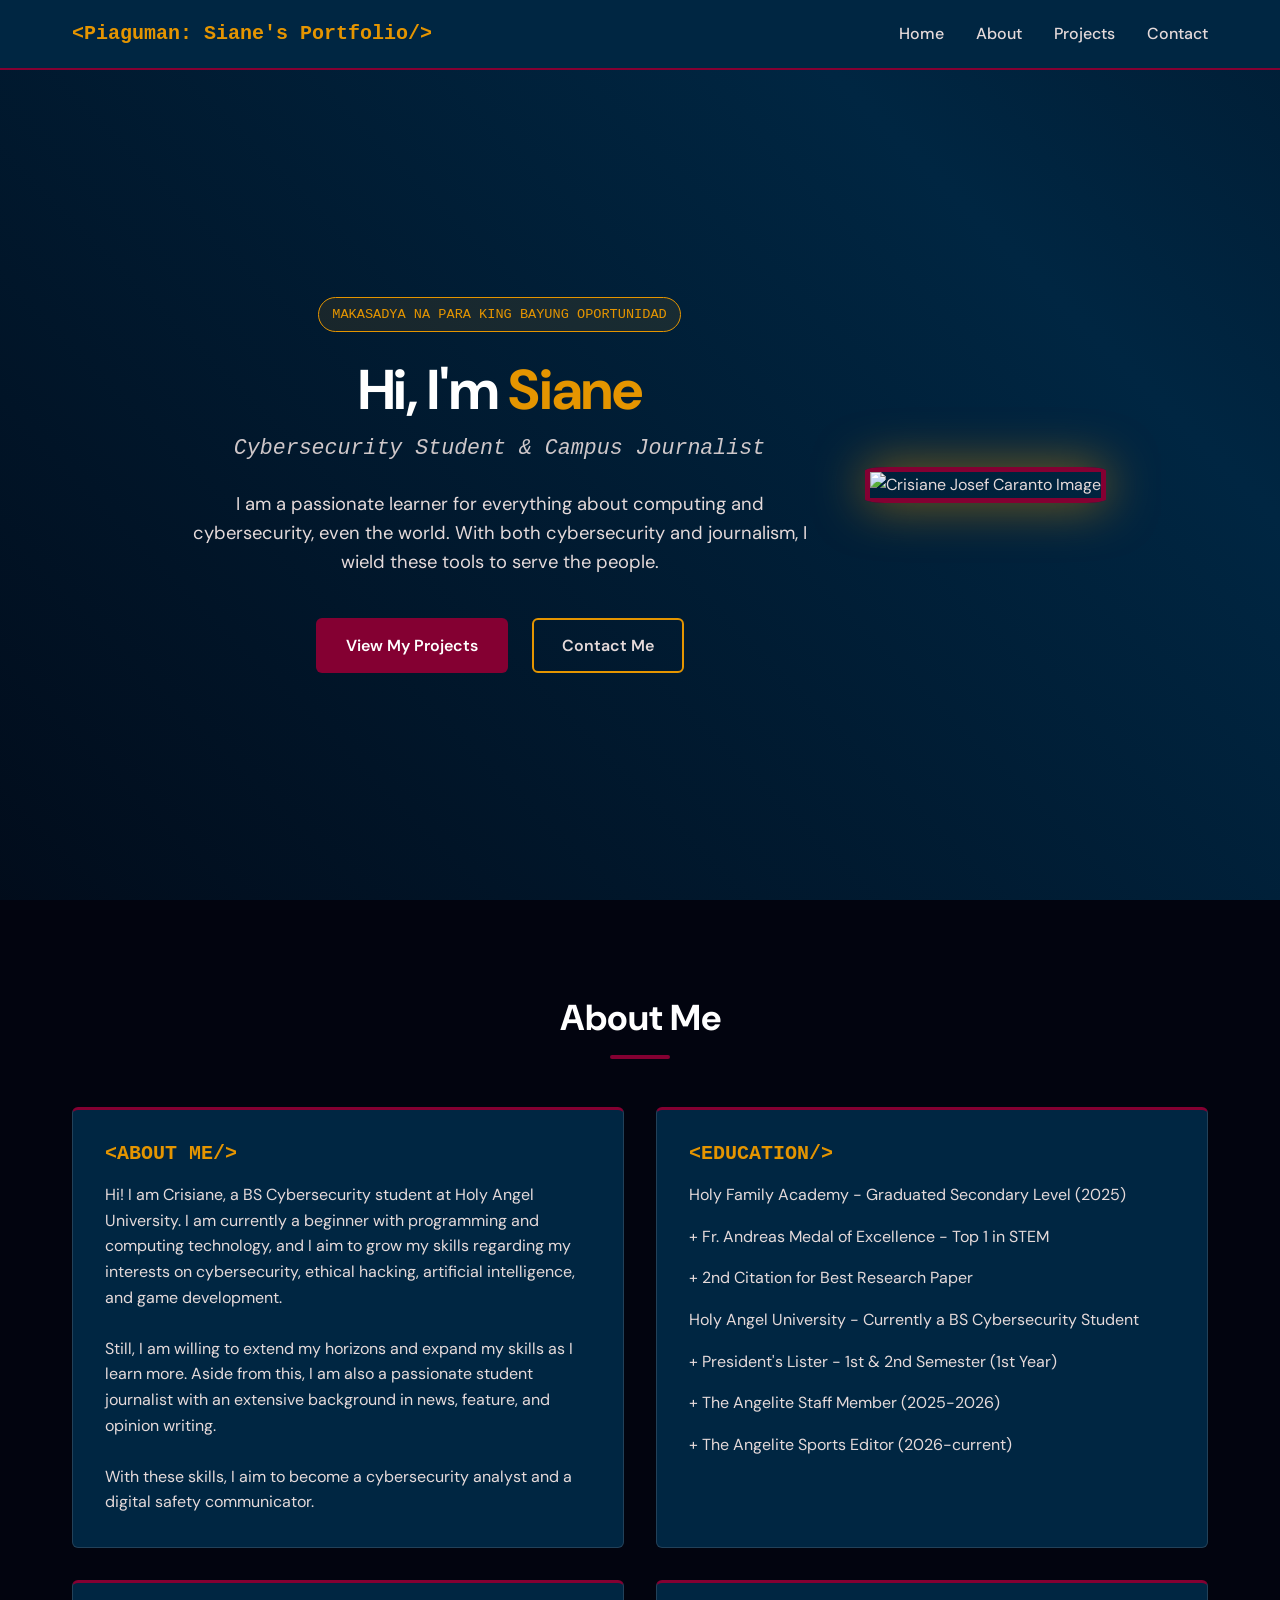
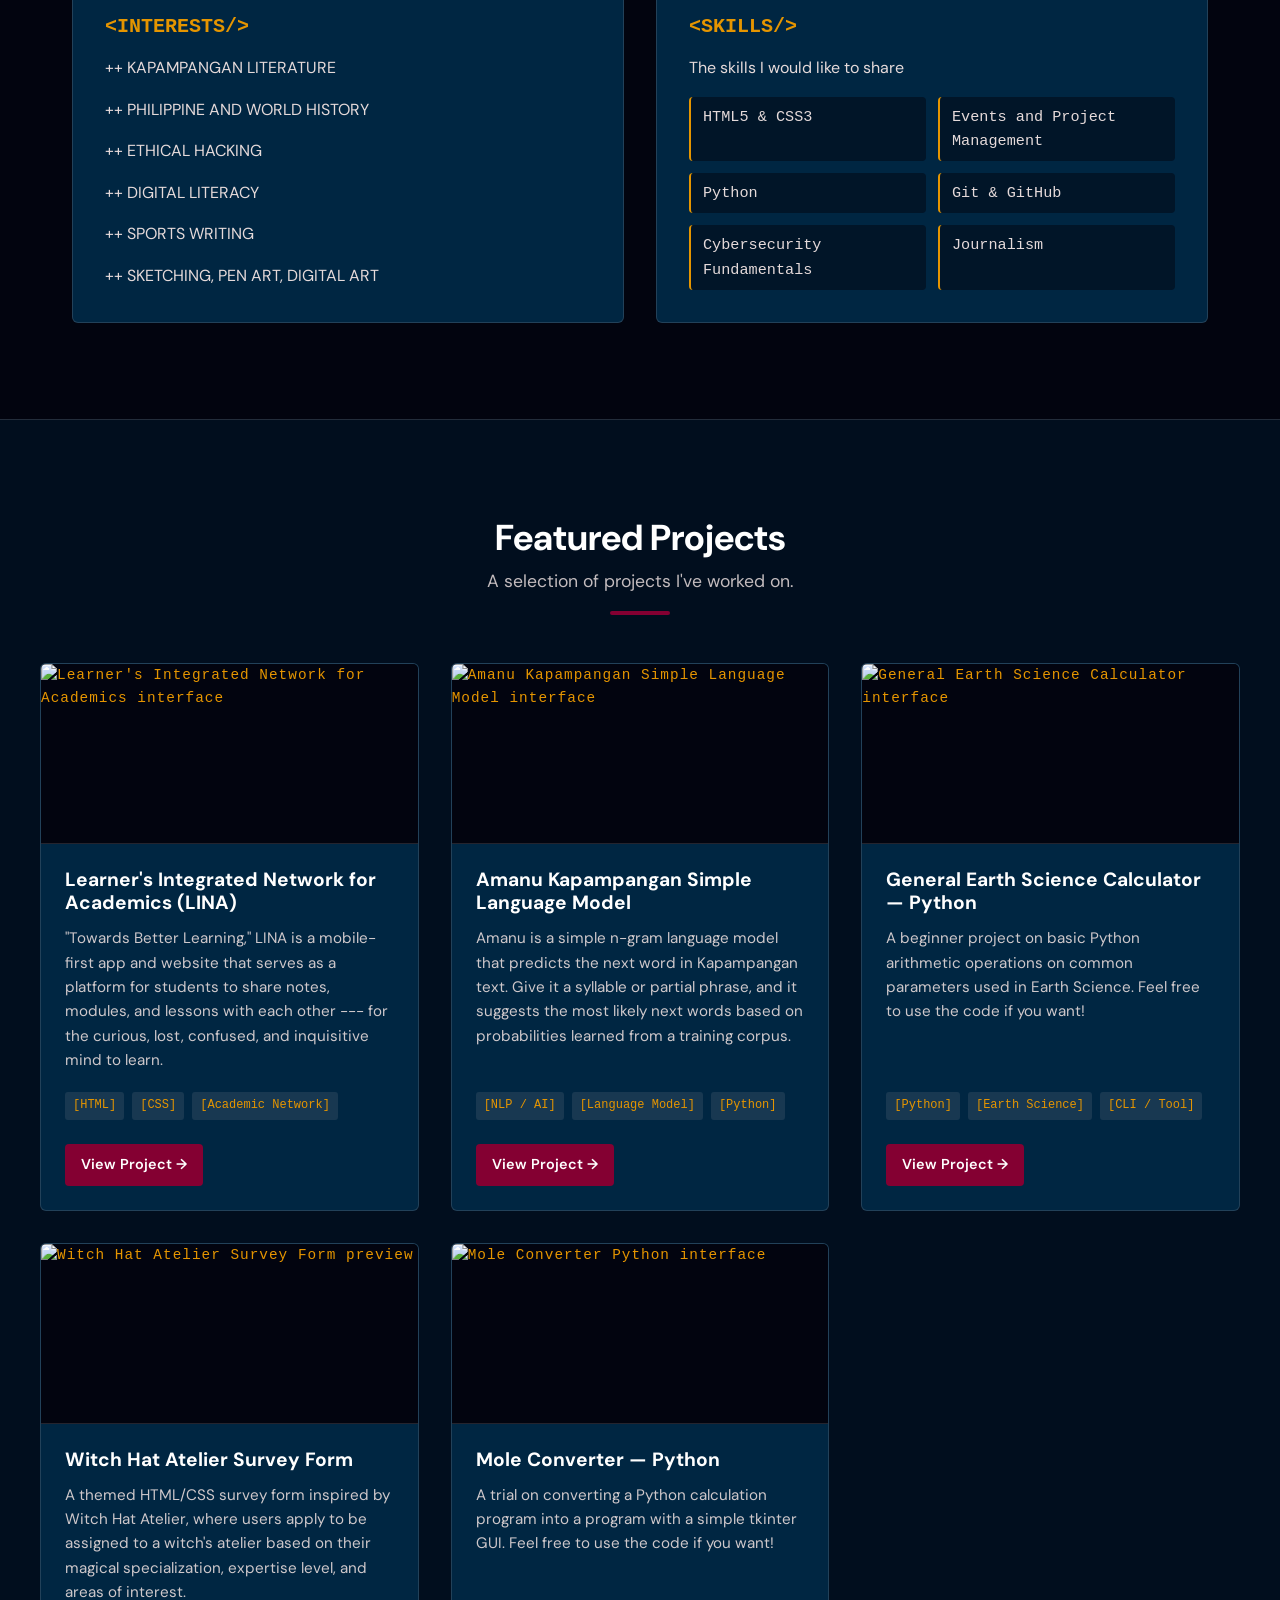
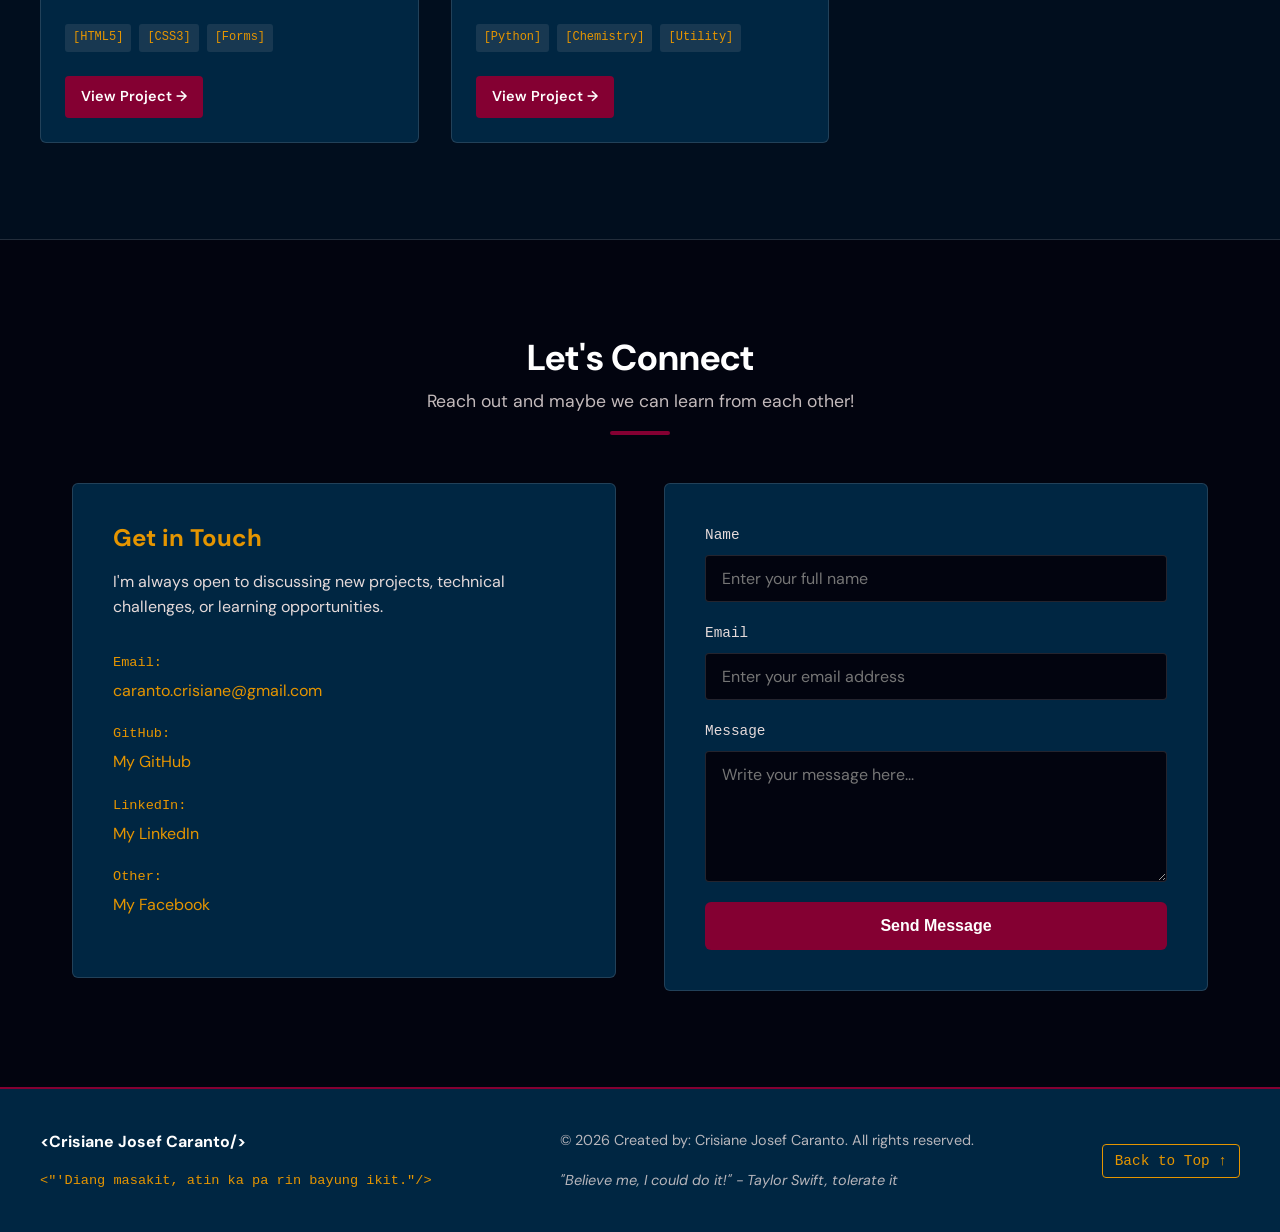
==== index.html @ 5e203cd1 "Add files via upload" ====
<!DOCTYPE html>
<html lang="en">
<head>
    <meta charset="UTF-8">
    <meta name="viewport" content="width=device-width, initial-scale=1.0">
    <title>Siane's Portfolio</title>
    <link rel="stylesheet" href="styles.css">

    <!--
        CARANTO, CRISIANE JOSEF A.
        CYB 202
        INTROWEB - FREECODECAMP FINAL CERT PROJECT
    -->

    <link rel="icon" type="image/png" href="https://i0.wp.com/theangelite.net/wp-content/uploads/2026/07/9-2.png?ssl=1">
    <link rel="preconnect" href="https://fonts.googleapis.com">
    <link rel="preconnect" href="https://fonts.gstatic.com" crossorigin>
    <link href="https://fonts.googleapis.com/css2?family=Cormorant+Garamond:ital,wght@0,300..700;1,300..700&family=DM+Sans:ital,opsz,wght@0,9..40,100..1000;1,9..40,100..1000&family=Dongle&display=swap" rel="stylesheet">
</head>
<body>
    <!-- =========================
     NAVIGATION
     ========================= -->
    <header class="header">
        <nav id="navbar" class="navbar">
            <div class="nav-brand">
                <a href="#welcome-section">&lt;Piaguman: Siane's Portfolio/&gt;</a>
            </div>
            <ul class="nav-links">
                <li><a href="#welcome-section">Home</a></li>
                <li><a href="#about">About</a></li>
                <li><a href="#projects">Projects</a></li>
                <li><a href="#contact">Contact</a></li>
            </ul>
        </nav>
    </header>

    <main>
        <!-- =========================
            HERO / WELCOME SECTION
            ========================= -->
        <section id="welcome-section" class="hero-section">
            <div class="hero-content">
                <div class="hero-badge">MAKASADYA NA PARA KING BAYUNG OPORTUNIDAD</div>
                <h1 class="hero-title">
                    Hi, I'm <span class="highlight-gold">Siane</span>
                </h1>
                <p class="hero-subtitle"><em>Cybersecurity Student &amp; Campus Journalist</em></p>
                <p class="hero-description">
                    I am a passionate learner for everything about computing and cybersecurity, even the world. With both cybersecurity and journalism, I wield these tools to serve the people.
                </p>
                <div class="hero-cta">
                    <a href="#projects" class="btn btn-primary">View My Projects</a>
                    <a href="#contact" class="btn btn-secondary">Contact Me</a>
                </div>
            </div>
            <div class="hero-img">
                <img src="https://avatars.githubusercontent.com/u/283069488?s=400&u=10af37c33da226b0e1fc071f6a66d32d69e5a8b6&v=4" alt="Crisiane Josef Caranto Image">
            </div>
        </section>

        <!-- =========================
            ABOUT SECTION
            ========================= -->
        <section id="about" class="about-section">
            <div class="section-header">
                <h2>About Me</h2>
                <div class="section-divider"></div>
            </div>

            <div class="about-grid">
                <!-- Biography Card -->
                <article class="about-card">
                    <h3>&lt;ABOUT ME/&gt;</h3>
                    <p>Hi! I am Crisiane, a BS Cybersecurity student at Holy Angel University. I am currently a beginner with programming and computing technology, and I aim to grow my skills regarding my interests on cybersecurity, ethical hacking, artificial intelligence, and game development.
                    <br><br>Still, I am willing to extend my horizons and expand my skills as I learn more. Aside from this, I am also a passionate student journalist with an extensive background in news, feature, and opinion writing.
                    <br><br>With these skills, I aim to become a cybersecurity analyst and a digital safety communicator.</p>
                </article>

                <!-- Education Card -->
                <article class="about-card">
                    <h3>&lt;EDUCATION/&gt;</h3>
                    <p>Holy Family Academy - Graduated Secondary Level (2025)</p>
                    <p>   + Fr. Andreas Medal of Excellence - Top 1 in STEM</p>
                    <p>   + 2nd Citation for Best Research Paper</p>
                    <p>Holy Angel University - Currently a BS Cybersecurity Student</p>
                    <p>   + President's Lister - 1st &amp; 2nd Semester (1st Year)</p>
                    <p>   + The Angelite Staff Member (2025-2026)</p>
                    <p>   + The Angelite Sports Editor (2026-current)</p>
                </article>

                <!-- Interests Card -->
                <article class="about-card">
                    <h3>&lt;INTERESTS/&gt;</h3>
                    <p>++ KAPAMPANGAN LITERATURE</p>
                    <p>++ PHILIPPINE AND WORLD HISTORY</p>
                    <p>++ ETHICAL HACKING</p>
                    <p>++ DIGITAL LITERACY</p>
                    <p>++ SPORTS WRITING</p>
                    <p>++ SKETCHING, PEN ART, DIGITAL ART</p>
                </article>

                <!-- Skills Card -->
                <article class="about-card">
                    <h3>&lt;SKILLS/&gt;</h3>
                    <p>The skills I would like to share</p>
                    <ul class="skills-list">
                        <li>HTML5 &amp; CSS3</li>
                        <li>Events and Project Management</li>
                        <li>Python</li>
                        <li>Git &amp; GitHub</li>
                        <li>Cybersecurity Fundamentals</li>
                        <li>Journalism</li>
                    </ul>
                </article>
            </div>
        </section>

        <!-- =========================
            PROJECTS SECTION
            ========================= -->
        <section id="projects" class="projects-section">
            <div class="section-header">
                <h2>Featured Projects</h2>
                <p class="section-subtitle">A selection of projects I've worked on.</p>
                <div class="section-divider"></div>
            </div>

            <div class="projects-grid">
                <!-- PROJECT 1 -->
                <article class="project-tile project-card">
                    <img src="https://sianai-cybsec.github.io/Learners-Integrated-Network-for-Academics-LINA-/graphics/lina_logo.png" alt="Learner's Integrated Network for Academics interface" class="project-img">
                    <div class="project-card-content">
                        <h3 class="project-card-title">Learner's Integrated Network for Academics (LINA)</h3>
                        <p class="project-description">
                            "Towards Better Learning," LINA is a mobile-first app and website that serves as a platform for students to share notes, modules, and lessons with each other --- for the curious, lost, confused, and inquisitive mind to learn.
                        </p>
                        <div class="project-tech-tags">
                            <span class="tech-tag">[HTML]</span>
                            <span class="tech-tag">[CSS]</span>
                            <span class="tech-tag">[Academic Network]</span>
                        </div>
                        <a href="https://sianai-cybsec.github.io/Learners-Integrated-Network-for-Academics-LINA-/"
                        target="_blank"
                        rel="noopener noreferrer"
                        class="btn-project">
                        View Project &rarr;
                        </a>
                    </div>
                </article>

                <!-- PROJECT 2 -->
                <article class="project-tile project-card">
                    <img src="https://figures.academia-assets.com/38282852/figure_006.jpg" alt="Amanu Kapampangan Simple Language Model interface" class="project-img">
                    <div class="project-card-content">
                        <h3 class="project-card-title">Amanu Kapampangan Simple Language Model</h3>
                        <p class="project-description">
                            Amanu is a simple n-gram language model that predicts the next word in Kapampangan text. Give it a syllable or partial phrase, and it suggests the most likely next words based on probabilities learned from a training corpus.
                        </p>
                        <div class="project-tech-tags">
                            <span class="tech-tag">[NLP / AI]</span>
                            <span class="tech-tag">[Language Model]</span>
                            <span class="tech-tag">[Python]</span>
                        </div>
                        <a href="https://github.com/sianAI-CybSec/Amanu-Kapampangan-Simple-Language-Model"
                        target="_blank"
                        rel="noopener noreferrer"
                        class="btn-project">
                        View Project &rarr;
                        </a>
                    </div>
                </article>

                <!-- PROJECT 3 -->
                <article class="project-tile project-card">
                    <img src="https://encrypted-tbn0.gstatic.com/images?q=tbn:ANd9GcRaZeLMlZon2n9QrVjIOCnEfxVqwXglTR4SDdZ3dehAX0TcscrG2C_k0zo&s=10" alt="General Earth Science Calculator interface" class="project-img">
                    <div class="project-card-content">
                        <h3 class="project-card-title">General Earth Science Calculator — Python</h3>
                        <p class="project-description">
                            A beginner project on basic Python arithmetic operations on common parameters used in Earth Science. Feel free to use the code if you want!
                        </p>
                        <div class="project-tech-tags">
                            <span class="tech-tag">[Python]</span>
                            <span class="tech-tag">[Earth Science]</span>
                            <span class="tech-tag">[CLI / Tool]</span>
                        </div>
                        <a href="https://github.com/sianAI-CybSec/General-Earth-Science-Calculator-Python"
                        target="_blank"
                        rel="noopener noreferrer"
                        class="btn-project">
                        View Project &rarr;
                        </a>
                    </div>
                </article>

                <!-- PROJECT 4 -->
                <article class="project-tile project-card">
                    <img src="https://encrypted-tbn0.gstatic.com/images?q=tbn:ANd9GcS838tkVPblgwxu0v-5huXQIp3uvkA5PJYk2j4AXRLTof-vFx9VOK2mA8-Y&s=10" alt="Witch Hat Atelier Survey Form preview" class="project-img">
                    <div class="project-card-content">
                        <h3 class="project-card-title">Witch Hat Atelier Survey Form</h3>
                        <p class="project-description">
                            A themed HTML/CSS survey form inspired by Witch Hat Atelier, where users apply to be assigned to a witch's atelier based on their magical specialization, expertise level, and areas of interest.
                        </p>
                        <div class="project-tech-tags">
                            <span class="tech-tag">[HTML5]</span>
                            <span class="tech-tag">[CSS3]</span>
                            <span class="tech-tag">[Forms]</span>
                        </div>
                        <a href="https://github.com/sianAI-CybSec/Witch-Hat-Atelier-Survey-Form"
                        target="_blank"
                        rel="noopener noreferrer"
                        class="btn-project">
                        View Project &rarr;
                        </a>
                    </div>
                </article>

                <!-- PROJECT 5 -->
                <article class="project-tile project-card">
                    <img src="https://encrypted-tbn0.gstatic.com/images?q=tbn:ANd9GcT1TwbnJ74V2EKkq8U2yNQ9LfJIXQOt13T9ZOwlsDM_LOV8Ye4dKOBgVpke&s=10" alt="Mole Converter Python interface" class="project-img">
                    <div class="project-card-content">
                        <h3 class="project-card-title">Mole Converter — Python</h3>
                        <p class="project-description">
                            A trial on converting a Python calculation program into a program with a simple tkinter GUI. Feel free to use the code if you want!
                        </p>
                        <div class="project-tech-tags">
                            <span class="tech-tag">[Python]</span>
                            <span class="tech-tag">[Chemistry]</span>
                            <span class="tech-tag">[Utility]</span>
                        </div>
                        <a href="https://github.com/sianAI-CybSec/Mole-Converter-Python"
                        target="_blank"
                        rel="noopener noreferrer"
                        class="btn-project">
                        View Project &rarr;
                        </a>
                    </div>
                </article>
            </div>
        </section>

        <!-- =========================
            CONTACT SECTION
            ========================= -->
        <section id="contact" class="contact-section">
            <div class="section-header">
                <h2>Let's Connect</h2>
                <p class="section-subtitle">Reach out and maybe we can learn from each other!</p>
                <div class="section-divider"></div>
            </div>

            <div class="contact-grid">
                <!-- Contact Direct Info -->
                <div class="contact-info">
                    <h3>Get in Touch</h3>
                    <p class="contact-intro">I'm always open to discussing new projects, technical challenges, or learning opportunities.</p>

                    <ul class="contact-details">
                        <li>
                            <span class="detail-label">Email:</span>
                            <a href="mailto:caranto.crisiane@gmail.com">caranto.crisiane@gmail.com</a>
                        </li>
                        <li>
                            <span class="detail-label">GitHub:</span>
                            <a id="profile-link" href="https://github.com/sianAI-CybSec" target="_blank" rel="noopener noreferrer">My GitHub</a>
                        </li>
                        <li>
                            <span class="detail-label">LinkedIn:</span>
                            <a href="https://www.linkedin.com/in/crisiane-josef-caranto-18002338b" target="_blank" rel="noopener noreferrer">My LinkedIn</a>
                        </li>
                        <li>
                            <span class="detail-label">Other:</span>
                            <a href="https://www.facebook.com/crisianejosef.caranto.31/" target="_blank" rel="noopener noreferrer">My Facebook</a>
                        </li>
                    </ul>
                </div>

                <!-- Contact Form -->
                <div class="contact-form-container">
                    <form class="contact-form" action="#" method="POST">
                        <div class="form-group">
                            <label for="name">Name</label>
                            <input type="text" id="name" name="name" placeholder="Enter your full name" required>
                        </div>

                        <div class="form-group">
                            <label for="email">Email</label>
                            <input type="email" id="email" name="email" placeholder="Enter your email address" required>
                        </div>

                        <div class="form-group">
                            <label for="message">Message</label>
                            <textarea id="message" name="message" rows="5" placeholder="Write your message here..." required></textarea>
                        </div>

                        <button type="submit" class="btn btn-primary btn-block">Send Message</button>
                    </form>
                </div>
            </div>
        </section>
    </main>

    <!-- =========================
        FOOTER
        ========================= -->
    <footer class="footer">
        <div class="footer-container">
            <div class="footer-info">
                <p class="footer-name">&lt;Crisiane Josef Caranto/&gt;</p>
                <p class="footer-tagline">&lt;"'Diang masakit, atin ka pa rin bayung ikit."/&gt;</p>
            </div>
            <div class="footer-copyright">
                <p>&copy; 2026 Created by: Crisiane Josef Caranto. All rights reserved.</p>
                <p><em>"Believe me, I could do it!" - Taylor Swift, tolerate it</em></p>
            </div>
            <div class="footer-top-link">
                <a href="#welcome-section" class="back-to-top">Back to Top &uarr;</a>
            </div>
        </div>
    </footer>

</body>
</html>
---- styles.css ----
/*
    CARANTO, CRISIANE JOSEF A.
    CYB 202
    INTROWEB - FINAL FCC CERT STYLES
*/

@import url("https://fonts.googleapis.com");

:root {
    /* Required Primary Color Palette */
    --deep-navy: #002642;
    --crimson: #840032;
    --gold: #E59500;
    --soft-gray: #E5DADA;
    --near-black: #02040F;

    /* Semantic Color Maps */
    --bg-primary: var(--near-black);
    --bg-card: var(--deep-navy);
    --text-primary: var(--soft-gray);
    --accent-primary: var(--gold);
    --accent-secondary: var(--crimson);
    --border-color: rgba(229, 218, 218, 0.15);

    /* Typography */
    --font-sans: "DM Sans", 'Segoe UI', Roboto, Helvetica, Arial, sans-serif;
    --font-mono: 'Courier New', Courier, monospace;

    /* Layout & Spacing */
    --max-width: 1200px;
    --nav-height: 70px;
    --border-radius: 6px;
    --transition: all 0.25s ease-in-out;
}

/* ==========================================================================
2. RESET & BASE STYLES
========================================================================== */

* {
    box-sizing: border-box;
    margin: 0;
    padding: 0;
}

html {
    scroll-behavior: smooth;
    font-size: 16px;
}

body {
    background-color: var(--bg-primary);
    color: var(--text-primary);
    font-family: var(--font-sans);
    line-height: 1.6;
    min-height: 100vh;
    overflow-x: hidden;
}

/* Accessibility Focus States */
a:focus-visible,
button:focus-visible,
input:focus-visible,
textarea:focus-visible {
    outline: 2px solid var(--accent-primary);
    outline-offset: 3px;
}

/* ==========================================================================
3. TYPOGRAPHY & UTILITIES
========================================================================== */

h1, h2, h3, h4, h5, h6 {
    color: #ffffff;
    font-weight: 700;
    line-height: 1.2;
}

h2 {
    font-size: 2.25rem;
    text-align: center;
}

p {
    margin-bottom: 1rem;
}

p:last-child {
    margin-bottom: 0;
}

a {
    color: var(--accent-primary);
    text-decoration: none;
    transition: var(--transition);
}

a:hover {
    color: #ffffff;
}

.highlight-gold {
    color: var(--accent-primary);
}

/* Section Header Shared Styles */
.section-header {
    text-align: center;
    margin-bottom: 3rem;
}

.section-subtitle {
    color: var(--soft-gray);
    opacity: 0.85;
    font-size: 1.1rem;
    margin-top: 0.5rem;
}

.section-divider {
    width: 60px;
    height: 4px;
    background-color: var(--accent-secondary);
    margin: 1rem auto 0 auto;
    border-radius: 2px;
}

/* Common Buttons */
.btn {
    display: inline-block;
    padding: 0.8rem 1.75rem;
    font-size: 1rem;
    font-weight: 600;
    border-radius: var(--border-radius);
    cursor: pointer;
    text-align: center;
    border: 2px solid transparent;
    transition: var(--transition);
}

.btn-primary {
    background-color: var(--accent-secondary);
    color: #ffffff;
}

.btn-primary:hover {
    background-color: #a3003e;
    color: #ffffff;
    border-color: var(--accent-primary);
}

.btn-secondary {
    background-color: transparent;
    color: var(--text-primary);
    border-color: var(--accent-primary);
}

.btn-secondary:hover {
    background-color: var(--accent-primary);
    color: var(--near-black);
}

.btn-block {
    display: block;
    width: 100%;
}

/* ==========================================================================
4. NAVIGATION
========================================================================== */

.header {
    position: fixed;
    top: 0;
    left: 0;
    width: 100%;
    height: var(--nav-height);
    background-color: var(--deep-navy);
    border-bottom: 2px solid var(--accent-secondary);
    z-index: 1000;
}

.navbar {
    max-width: var(--max-width);
    margin: 0 auto;
    height: 100%;
    display: flex;
    justify-content: space-between;
    align-items: center;
    padding: 0 2rem;
}

.nav-brand a {
    font-family: var(--font-mono);
    font-size: 1.25rem;
    font-weight: 700;
    color: var(--accent-primary);
}

.nav-links {
    display: flex;
    list-style: none;
    gap: 2rem;
}

.nav-links a {
    color: var(--text-primary);
    font-weight: 500;
    font-size: 1rem;
    padding: 0.5rem 0;
    position: relative;
}

.nav-links a:hover {
    color: var(--accent-primary);
}

.nav-links a::after {
    content: '';
    position: absolute;
    bottom: 0;
    left: 0;
    width: 0%;
    height: 2px;
    background-color: var(--accent-primary);
    transition: var(--transition);
}

.nav-links a:hover::after {
    width: 100%;
}

/* ==========================================================================
5. HERO / WELCOME SECTION
========================================================================== */

.hero-section {
    min-height: 100vh;
    display: flex;
    align-items: center;
    justify-content: center;
    padding: calc(var(--nav-height) + 4rem) 2rem 4rem 2rem;
    background: linear-gradient(45deg, var(--crimson), var(--near-black), var(--deep-navy), var(--near-black), var(--crimson));
    background-size: 400% 400%;
    text-align: center;
    gap: 40px;
    animation: backgroundGradientShift 12s ease infinite;
}

@keyframes backgroundGradientShift{
    0%{
        background-position: 0% 50%;
    }
    50%{
        background-position: 100% 50%;
    }
    100%{
        background-position: 0% 50%;
    }
}

.hero-content {
    max-width: 800px;
}

.hero-badge {
    display: inline-block;
    font-family: var(--font-mono);
    font-size: 0.85rem;
    color: var(--accent-primary);
    background-color: rgba(229, 149, 0, 0.1);
    border: 1px solid var(--accent-primary);
    padding: 0.35rem 0.85rem;
    border-radius: 20px;
    margin-bottom: 1.5rem;
}

.hero-title {
    font-size: 3.5rem;
    margin-bottom: 0.5rem;
    letter-spacing: -1px;
}

.hero-subtitle {
    font-family: var(--font-mono);
    font-size: 1.35rem;
    color: var(--soft-gray);
    margin-bottom: 1.5rem;
    opacity: 0.9;
}

.hero-description {
    font-size: 1.15rem;
    max-width: 650px;
    margin: 0 auto 2.5rem auto;
    color: var(--text-primary);
}

.hero-cta {
    display: flex;
    justify-content: center;
    gap: 1.5rem;
}

.hero-img img {
    border: 5px solid var(--crimson);
    border-radius: 10%;
    box-shadow: 0 0 50px rgba(229, 149, 0, 0.6);
}

/* ==========================================================================
6. ABOUT SECTION
========================================================================== */

.about-section {
    max-width: var(--max-width);
    margin: 0 auto;
    padding: 6rem 2rem;
}

.about-grid {
    display: grid;
    grid-template-columns: repeat(2, 1fr);
    gap: 2rem;
}

.about-card {
    background-color: var(--bg-card);
    border: 1px solid var(--border-color);
    border-top: 3px solid var(--accent-secondary);
    padding: 2rem;
    border-radius: var(--border-radius);
}

.about-card h3 {
    color: var(--accent-primary);
    font-family: var(--font-mono);
    font-size: 1.25rem;
    margin-bottom: 1rem;
}

.skills-list {
    list-style: none;
    display: grid;
    grid-template-columns: repeat(2, 1fr);
    gap: 0.75rem;
    margin-top: 0.5rem;
}

.skills-list li {
    font-family: var(--font-mono);
    font-size: 0.95rem;
    background-color: rgba(2, 4, 15, 0.5);
    padding: 0.5rem 0.75rem;
    border-radius: 4px;
    border-left: 2px solid var(--accent-primary);
}

/* ==========================================================================
7. PROJECTS SECTION
========================================================================== */

.projects-section {
    background-color: rgba(0, 38, 66, 0.3);
    border-top: 1px solid var(--border-color);
    border-bottom: 1px solid var(--border-color);
    padding: 6rem 2rem;
}

.projects-section .section-header {
    max-width: var(--max-width);
    margin-left: auto;
    margin-right: auto;
}

.projects-grid {
    max-width: var(--max-width);
    margin: 0 auto;
    display: grid;
    grid-template-columns: repeat(3, 1fr);
    gap: 2rem;
}

.project-card {
    background-color: var(--bg-card);
    border: 1px solid var(--border-color);
    border-radius: var(--border-radius);
    overflow: hidden;
    display: flex;
    flex-direction: column;
    transition: var(--transition);
}

.project-card:hover {
    transform: translateY(-5px);
    border-color: var(--accent-primary);
    box-shadow: 0 10px 25px rgba(0, 0, 0, 0.5);
}

.project-card img {
    object-fit: cover;
    width: 100%;
    height: 180px;
    background-color: var(--near-black);
    border-bottom: 1px solid var(--border-color);
    display: flex;
    align-items: center;
    justify-content: center;
    color: var(--accent-primary);
    font-family: var(--font-mono);
    font-size: 0.9rem;
    letter-spacing: 1px;
}

.project-card-content {
    padding: 1.5rem;
    display: flex;
    flex-direction: column;
    flex-grow: 1;
}

.project-card-title {
    font-size: 1.2rem;
    margin-bottom: 0.75rem;
    color: #ffffff;
}

.project-description {
    font-size: 0.95rem;
    opacity: 0.9;
    margin-bottom: 1.25rem;
    flex-grow: 1;
}

.project-tech-tags {
    display: flex;
    flex-wrap: wrap;
    gap: 0.5rem;
    margin-bottom: 1.5rem;
}

.tech-tag {
    font-family: var(--font-mono);
    font-size: 0.75rem;
    background-color: rgba(229, 218, 218, 0.1);
    color: var(--accent-primary);
    padding: 0.25rem 0.5rem;
    border-radius: 3px;
}

.btn-project {
    display: inline-block;
    padding: 0.6rem 1rem;
    background-color: var(--accent-secondary);
    color: #ffffff;
    font-weight: 600;
    font-size: 0.9rem;
    border-radius: 4px;
    text-align: center;
    transition: var(--transition);
    align-self: flex-start;
}

.btn-project:hover {
    background-color: var(--accent-primary);
    color: var(--near-black);
}

/* ==========================================================================
8. CONTACT SECTION
========================================================================== */

.contact-section {
    max-width: var(--max-width);
    margin: 0 auto;
    padding: 6rem 2rem;
}

.contact-grid {
    display: grid;
    grid-template-columns: 1fr 1fr;
    gap: 3rem;
    align-items: start;
}

.contact-info {
    background-color: var(--bg-card);
    padding: 2.5rem;
    border-radius: var(--border-radius);
    border: 1px solid var(--border-color);
}

.contact-info h3 {
    color: var(--accent-primary);
    font-size: 1.5rem;
    margin-bottom: 1rem;
}

.contact-intro {
    margin-bottom: 2rem;
}

.contact-details {
    list-style: none;
}

.contact-details li {
    margin-bottom: 1.25rem;
    display: flex;
    flex-direction: column;
}

.detail-label {
    font-family: var(--font-mono);
    font-size: 0.85rem;
    color: var(--accent-primary);
    margin-bottom: 0.25rem;
}

.contact-details a {
    word-break: break-all;
}

/* Form Styles */
.contact-form-container {
    background-color: var(--bg-card);
    padding: 2.5rem;
    border-radius: var(--border-radius);
    border: 1px solid var(--border-color);
}

.contact-form {
    display: flex;
    flex-direction: column;
    gap: 1.25rem;
}

.form-group {
    display: flex;
    flex-direction: column;
    gap: 0.5rem;
}

.form-group label {
    font-family: var(--font-mono);
    font-size: 0.9rem;
    color: var(--text-primary);
}

.form-group input,
.form-group textarea {
    width: 100%;
    padding: 0.75rem 1rem;
    background-color: var(--near-black);
    border: 1px solid var(--border-color);
    border-radius: 4px;
    color: var(--text-primary);
    font-family: var(--font-sans);
    font-size: 1rem;
    transition: var(--transition);
}

.form-group input:focus,
.form-group textarea:focus {
    border-color: var(--accent-primary);
    outline: none;
}

/* ==========================================================================
9. FOOTER
========================================================================== */

.footer {
    background-color: var(--deep-navy);
    border-top: 2px solid var(--accent-secondary);
    padding: 2.5rem 2rem;
}

.footer-container {
    max-width: var(--max-width);
    margin: 0 auto;
    display: flex;
    justify-content: space-between;
    align-items: center;
    flex-wrap: wrap;
    gap: 1.5rem;
}

.footer-name {
    font-weight: 700;
    color: #ffffff;
}

.footer-tagline {
    font-family: var(--font-mono);
    font-size: 0.85rem;
    color: var(--accent-primary);
}

.footer-copyright {
    font-size: 0.9rem;
    opacity: 0.8;
}

.back-to-top {
    font-family: var(--font-mono);
    font-size: 0.9rem;
    color: var(--accent-primary);
    padding: 0.5rem 0.75rem;
    border: 1px solid var(--accent-primary);
    border-radius: 4px;
}

.back-to-top:hover {
    background-color: var(--accent-primary);
    color: var(--near-black);
}

/* ==========================================================================
10. RESPONSIVE MEDIA QUERIES
========================================================================== */

/* Tablet (Under 1024px) */
@media (max-width: 1024px) {
    .projects-grid {
        grid-template-columns: repeat(2, 1fr);
    }
}

/* Mobile & Small Tablets (Under 768px) */
@media (max-width: 768px) {
    .navbar {
        flex-direction: column;
        justify-content: space-between;
        padding: 0.75rem 1rem;
        height: auto;
    }

    .header {
        height: auto;
        position: sticky;
    }

    .nav-links {
        margin-top: 0.5rem;
        gap: 1rem;
    }

    .hero-section {
        display: flex;
        flex-direction: column;
        padding-top: 3rem;
        min-height: auto;
    }

    .hero-title {
        font-size: 2.5rem;
    }

    .hero-subtitle {
        font-size: 1.1rem;
    }

    .hero-cta {
        flex-direction: column;
    }

    .about-grid {
        grid-template-columns: 1fr;
    }

    .projects-grid {
        grid-template-columns: 1fr;
    }

    .contact-grid {
        grid-template-columns: 1fr;
    }

    .footer-container {
        flex-direction: column;
        text-align: center;
    }
}

/* Extra Small Devices (Under 480px) */
@media (max-width: 480px) {
    .hero-title {
        font-size: 2rem;
    }

    .skills-list {
        grid-template-columns: 1fr;
    }
}
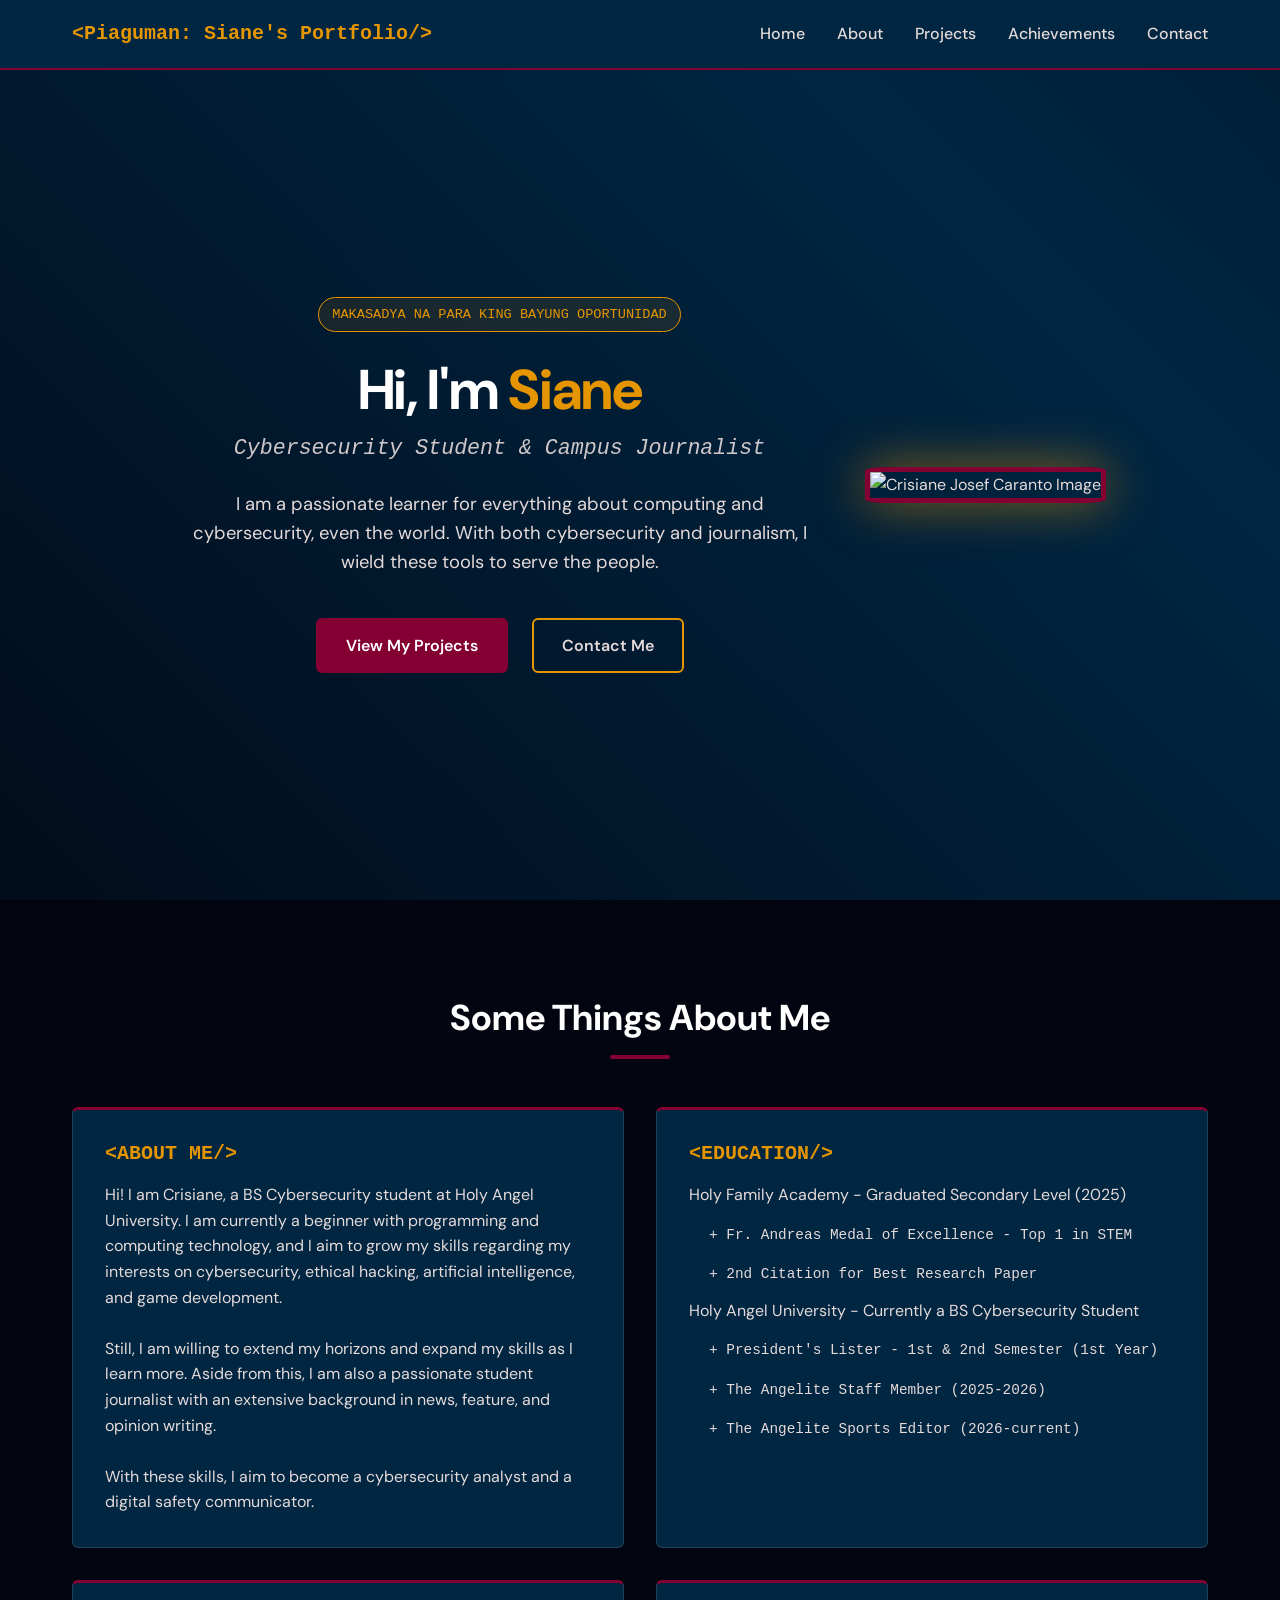
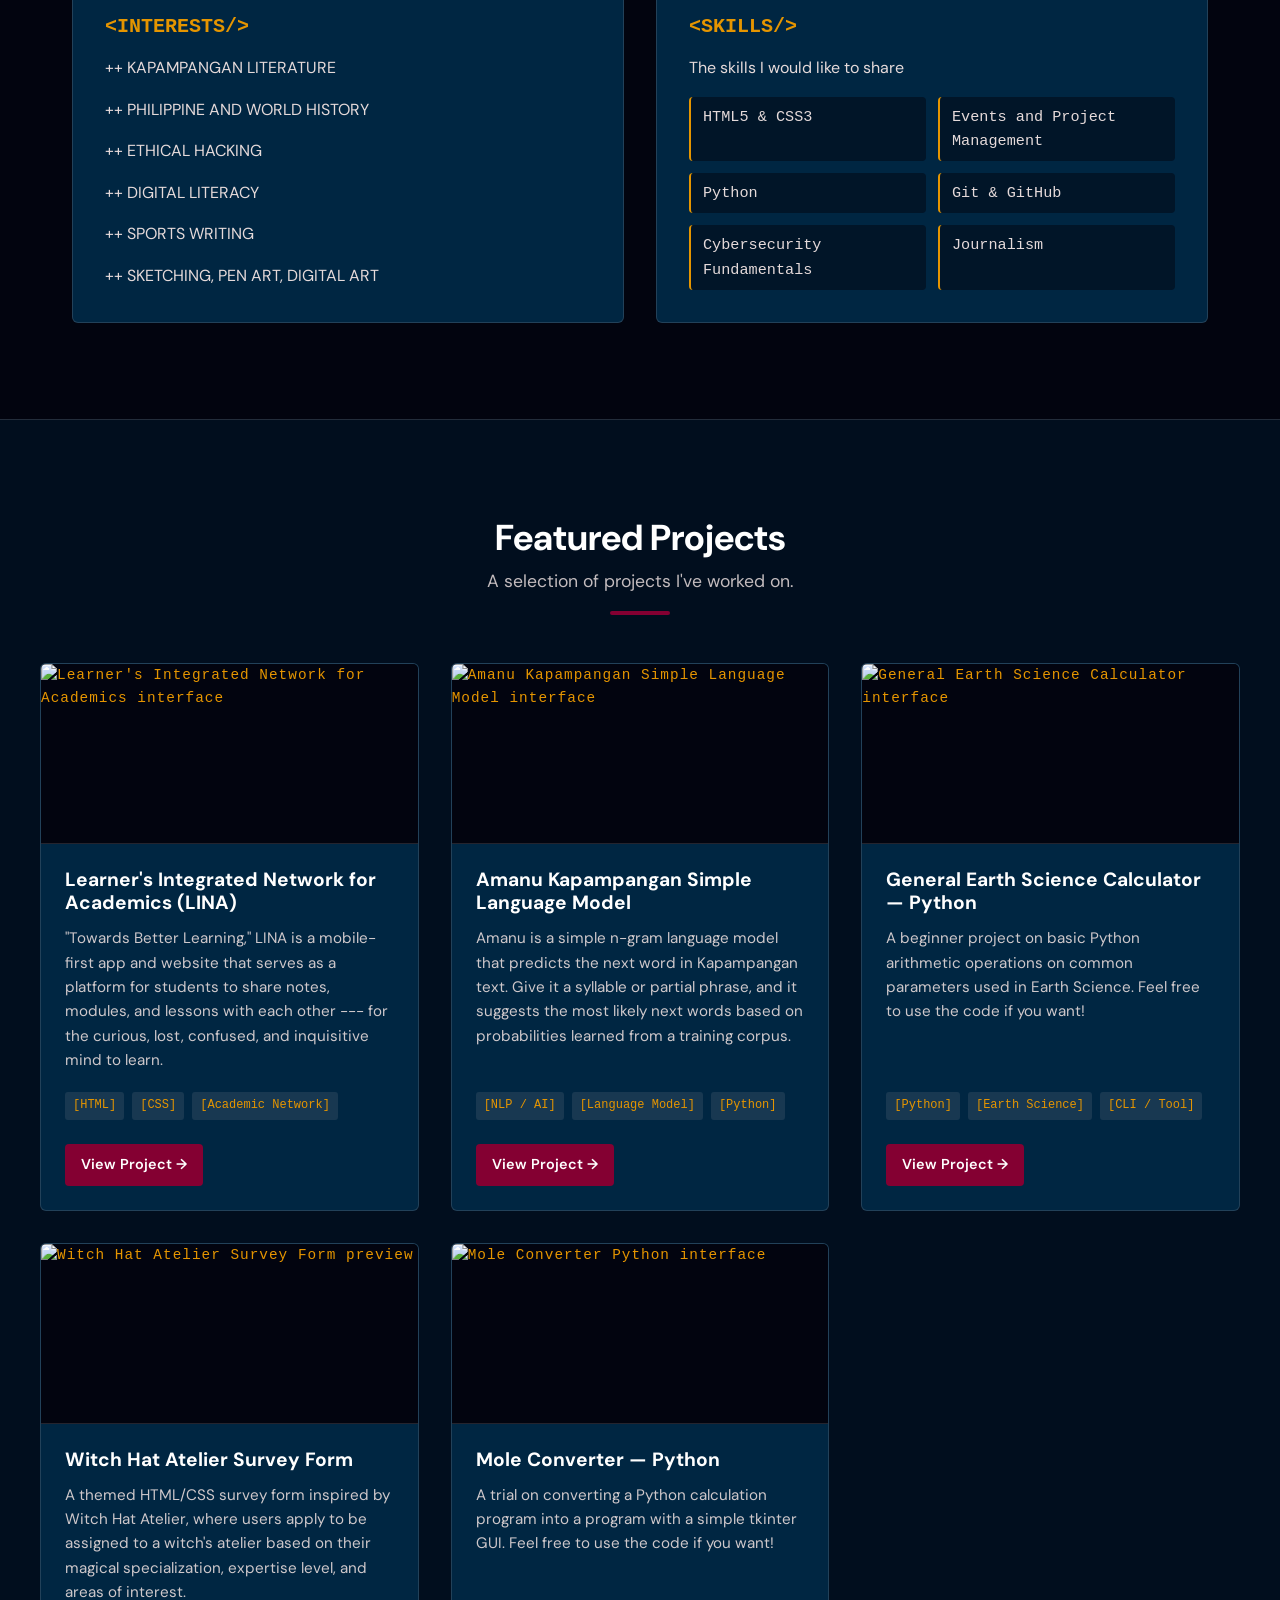
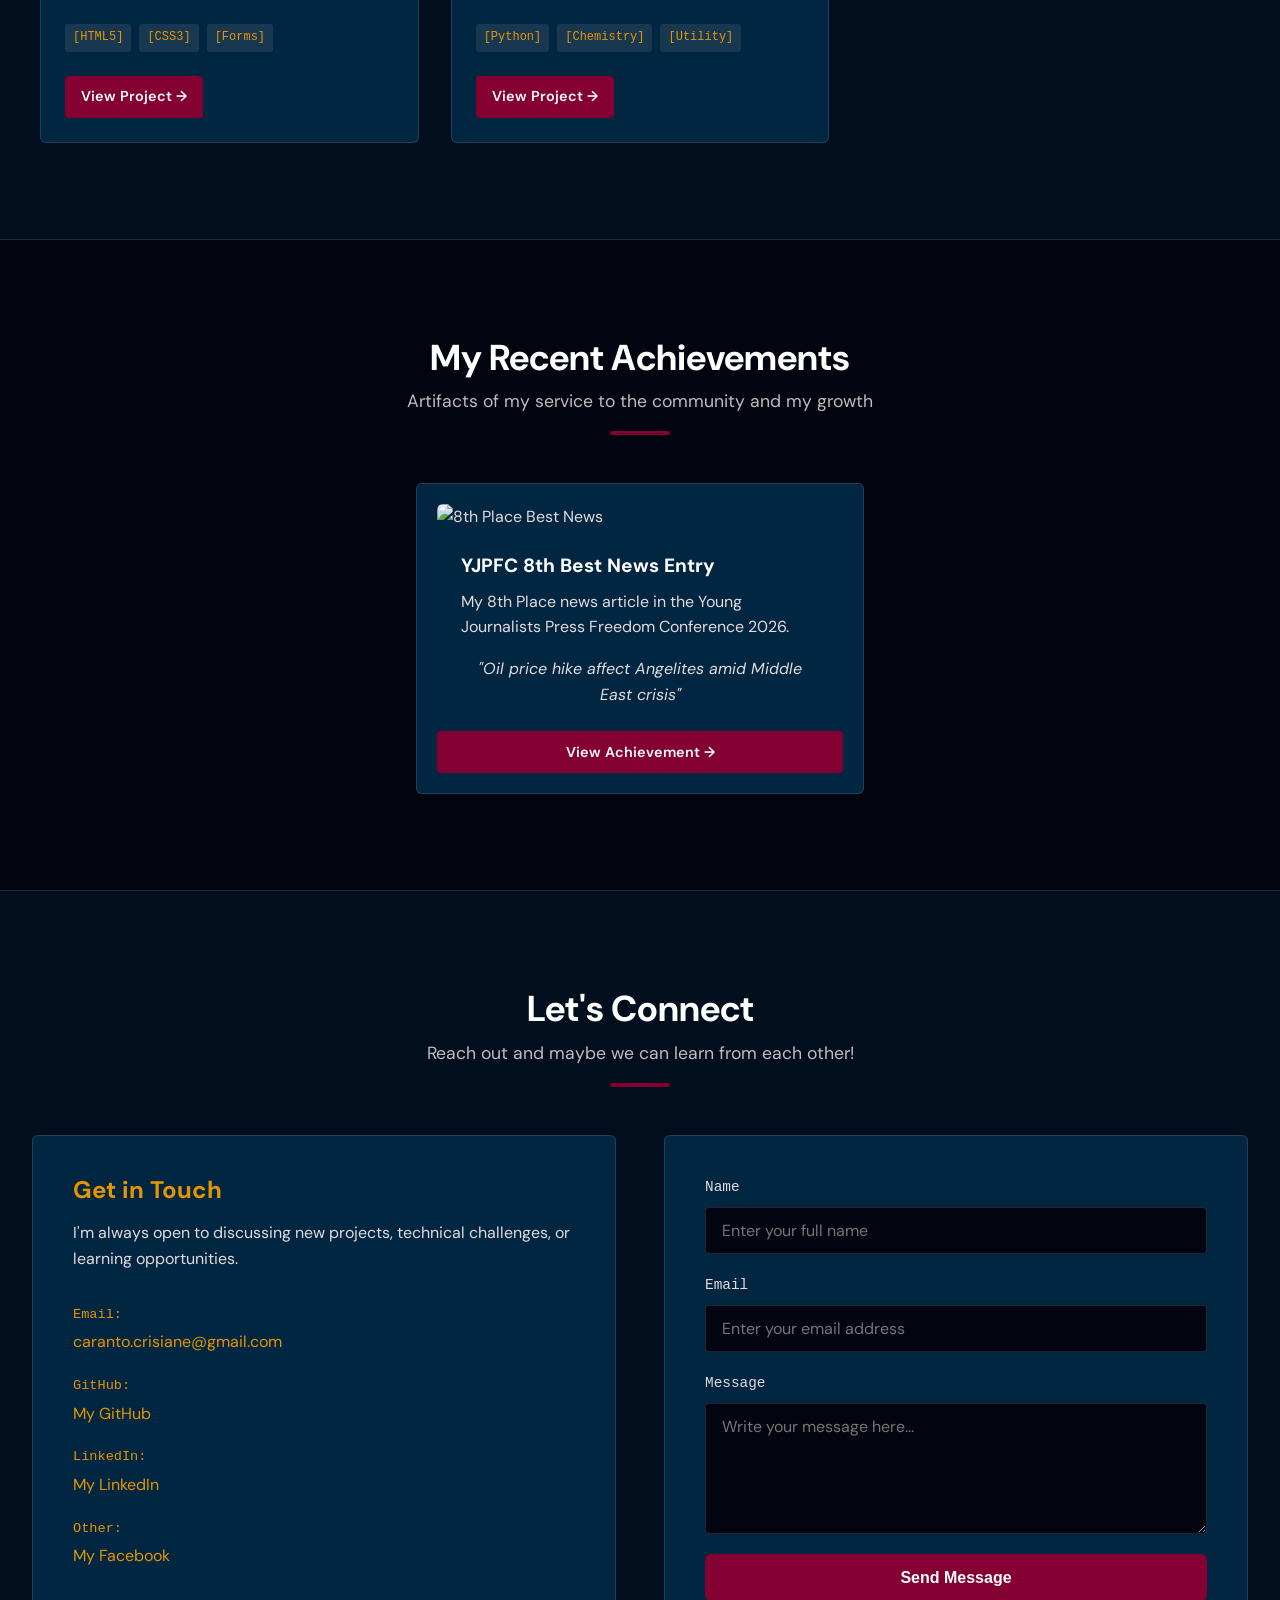
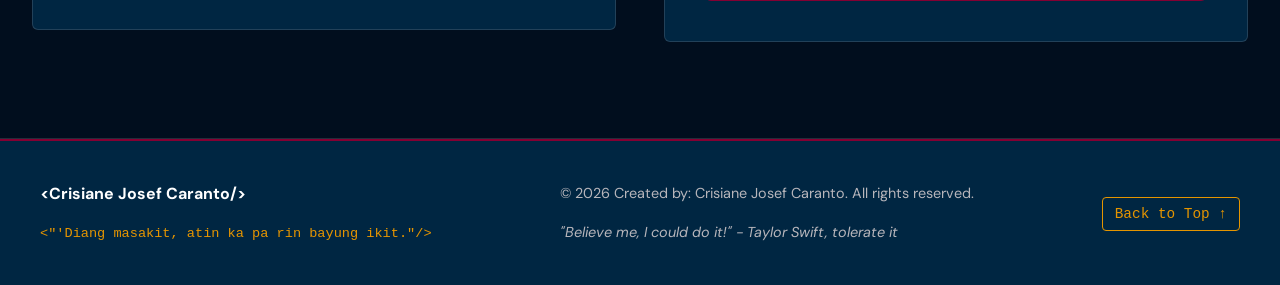
==== commit 48f4def2: "Initial Commit" ====
--- a/index.html
+++ b/index.html
@@ -30,6 +30,7 @@
                 <li><a href="#welcome-section">Home</a></li>
                 <li><a href="#about">About</a></li>
                 <li><a href="#projects">Projects</a></li>
+                <li><a href="#achievements">Achievements</a></li>
                 <li><a href="#contact">Contact</a></li>
             </ul>
         </nav>
@@ -64,7 +65,7 @@
             ========================= -->
         <section id="about" class="about-section">
             <div class="section-header">
-                <h2>About Me</h2>
+                <h2>Some Things About Me</h2>
                 <div class="section-divider"></div>
             </div>
 
@@ -81,12 +82,16 @@
                 <article class="about-card">
                     <h3>&lt;EDUCATION/&gt;</h3>
                     <p>Holy Family Academy - Graduated Secondary Level (2025)</p>
-                    <p>   + Fr. Andreas Medal of Excellence - Top 1 in STEM</p>
-                    <p>   + 2nd Citation for Best Research Paper</p>
+                    <div class="supporting-info">
+                        <p>+ Fr. Andreas Medal of Excellence - Top 1 in STEM</p>
+                        <p>+ 2nd Citation for Best Research Paper</p>
+                    </div>
                     <p>Holy Angel University - Currently a BS Cybersecurity Student</p>
-                    <p>   + President's Lister - 1st &amp; 2nd Semester (1st Year)</p>
-                    <p>   + The Angelite Staff Member (2025-2026)</p>
-                    <p>   + The Angelite Sports Editor (2026-current)</p>
+                    <div class="supporting-info">
+                        <p>+ President's Lister - 1st &amp; 2nd Semester (1st Year)</p>
+                        <p>+ The Angelite Staff Member (2025-2026)</p>
+                        <p>+ The Angelite Sports Editor (2026-current)</p>
+                    </div>
                 </article>
 
                 <!-- Interests Card -->
@@ -236,6 +241,32 @@
                         </a>
                     </div>
                 </article>
+            </div>
+        </section>
+
+        <section id="achievements" class="achievements-section">
+            <div class="section-header">
+                <h2>My Recent Achievements</h2>
+                <p class="section-subtitle">Artifacts of my service to the community and my growth</p>
+                <div class="section-divider"></div>
+            </div>
+
+            <div class="achievements-grid">
+                <div class="achievements-card">
+                    <img src="https://scontent.fcrk1-5.fna.fbcdn.net/v/t39.99422-6/786303641_1720558862328599_3854556131346905449_n.png?stp=dst-jpg_tt6&cstp=mx1080x1080&ctp=s1080x1080&_nc_cat=105&_nc_map=urlgen_bucketless&ccb=1-7&_nc_sid=127cfc&_nc_eui2=AeEQ89_1VDOeCMluPCJ5DQrbWigE4Zk2B99aKAThmTYH3zFwZnRyQtMiSZFrC_BoiH4k6Lug-ieaU_WOLaJryERD&_nc_ohc=ob5HEQ-JuPQQ7kNvwHB8RbC&_nc_oc=AdrDHN096difYqqAf3CYprqU3znSdBBnn5qU1ZWWy35TByhsHjhKqMcveJ35ntVpDug&_nc_zt=14&_nc_ht=scontent.fcrk1-5.fna&_nc_gid=wkyVV4OzkX15GOHG5Qt4ew&_nc_ss=7b2a8&oh=00_AQNZIPgP8RGq8MxH3aIS9z9vTM15Maoiw13Y59vyfs_sfw&oe=6AD25CAB"
+                    alt="8th Place Best News">
+                    <div class="achievements-info">
+                        <h3 class="achievement-card-title">YJPFC 8th Best News Entry</h3>
+                        <p>My 8th Place news article in the Young Journalists Press Freedom Conference 2026.</p>
+                        <p id="news-title">"Oil price hike affect Angelites amid Middle East crisis"</p>
+                    </div>
+                    <a href="https://www.facebook.com/share/p/1KMUeEh6bp/"
+                        target="_blank"
+                        rel="noopener noreferrer"
+                        class="btn-project btn-achievement">
+                        View Achievement &rarr;
+                    </a>
+                </div>
             </div>
         </section>
 
--- a/styles.css
+++ b/styles.css
@@ -311,7 +311,7 @@
 6. ABOUT SECTION
 ========================================================================== */
 
-.about-section {
+.about-section, .achievements-section {
     max-width: var(--max-width);
     margin: 0 auto;
     padding: 6rem 2rem;
@@ -338,6 +338,13 @@
     margin-bottom: 1rem;
 }
 
+.supporting-info{
+    font-family: var(--font-mono);
+    font-size: 0.9em;
+    margin-left: 20px;
+    margin-bottom: 12px;
+}
+
 .skills-list {
     list-style: none;
     display: grid;
@@ -411,14 +418,14 @@
     letter-spacing: 1px;
 }
 
-.project-card-content {
+.project-card-content, .achievements-info {
     padding: 1.5rem;
     display: flex;
     flex-direction: column;
     flex-grow: 1;
 }
 
-.project-card-title {
+.project-card-title, .achievement-card-title {
     font-size: 1.2rem;
     margin-bottom: 0.75rem;
     color: #ffffff;
@@ -465,13 +472,49 @@
     color: var(--near-black);
 }
 
+/*=============================================================================
+    ACHIEVEMENTS
+============================================================================*/
+.achievements-grid{
+    display: flex;
+    justify-content: center;
+    align-items: center;
+}
+
+.achievements-card{
+    padding: 20px;
+    border: 1px solid var(--border-color);
+    border-radius: var(--border-radius);
+    background-color:var(--bg-card);
+    width: 35vw;
+}
+
+.achievements-card img{
+    object-fit: cover;
+    width: 32.5vw;
+    border-radius: var(--border-radius);
+}
+
+#news-title{
+    text-align: center;
+    font-style: italic;
+    font-size: 1em;
+}
+
+.btn-achievement{
+    display: flex;
+    justify-content: center;
+    align-items: center;
+}
+
 /* ==========================================================================
 8. CONTACT SECTION
 ========================================================================== */
 
 .contact-section {
-    max-width: var(--max-width);
-    margin: 0 auto;
+    background-color: rgba(0, 38, 66, 0.3);
+    border-top: 1px solid var(--border-color);
+    border-bottom: 1px solid var(--border-color);
     padding: 6rem 2rem;
 }
 
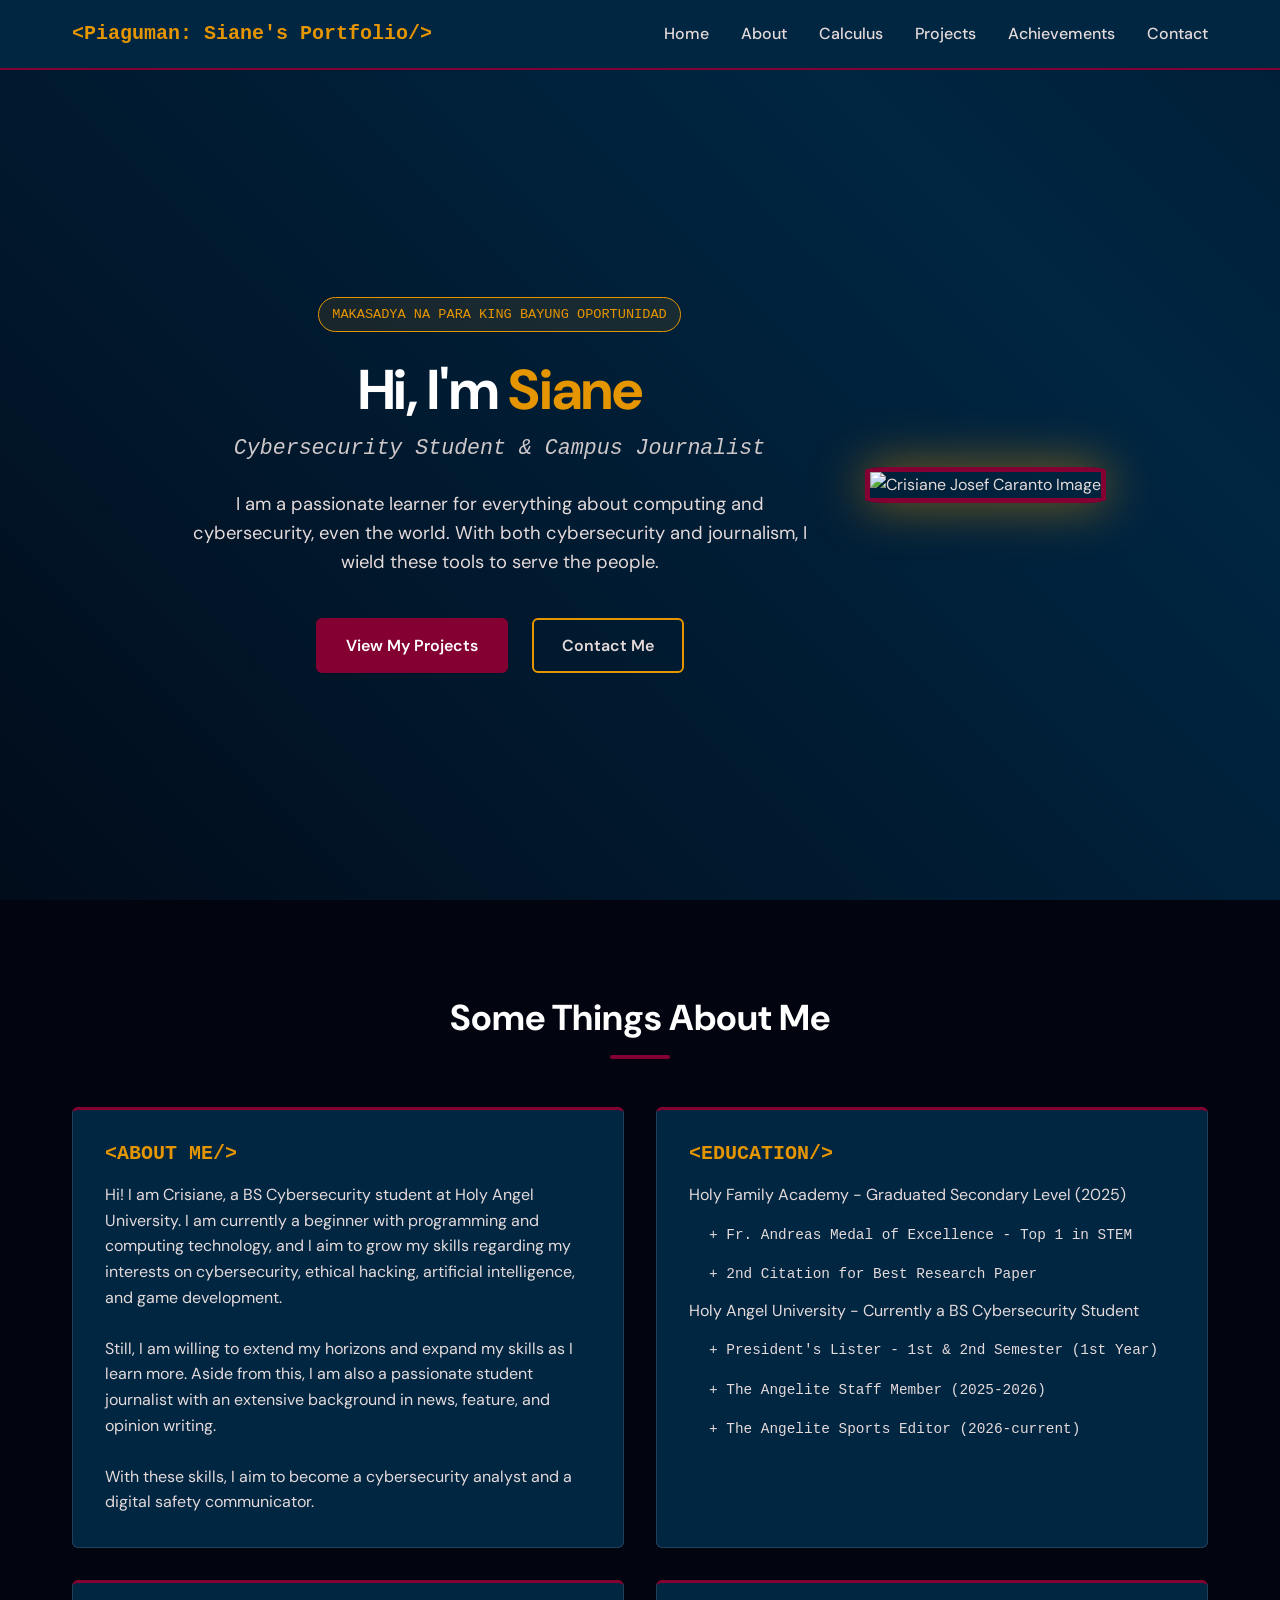
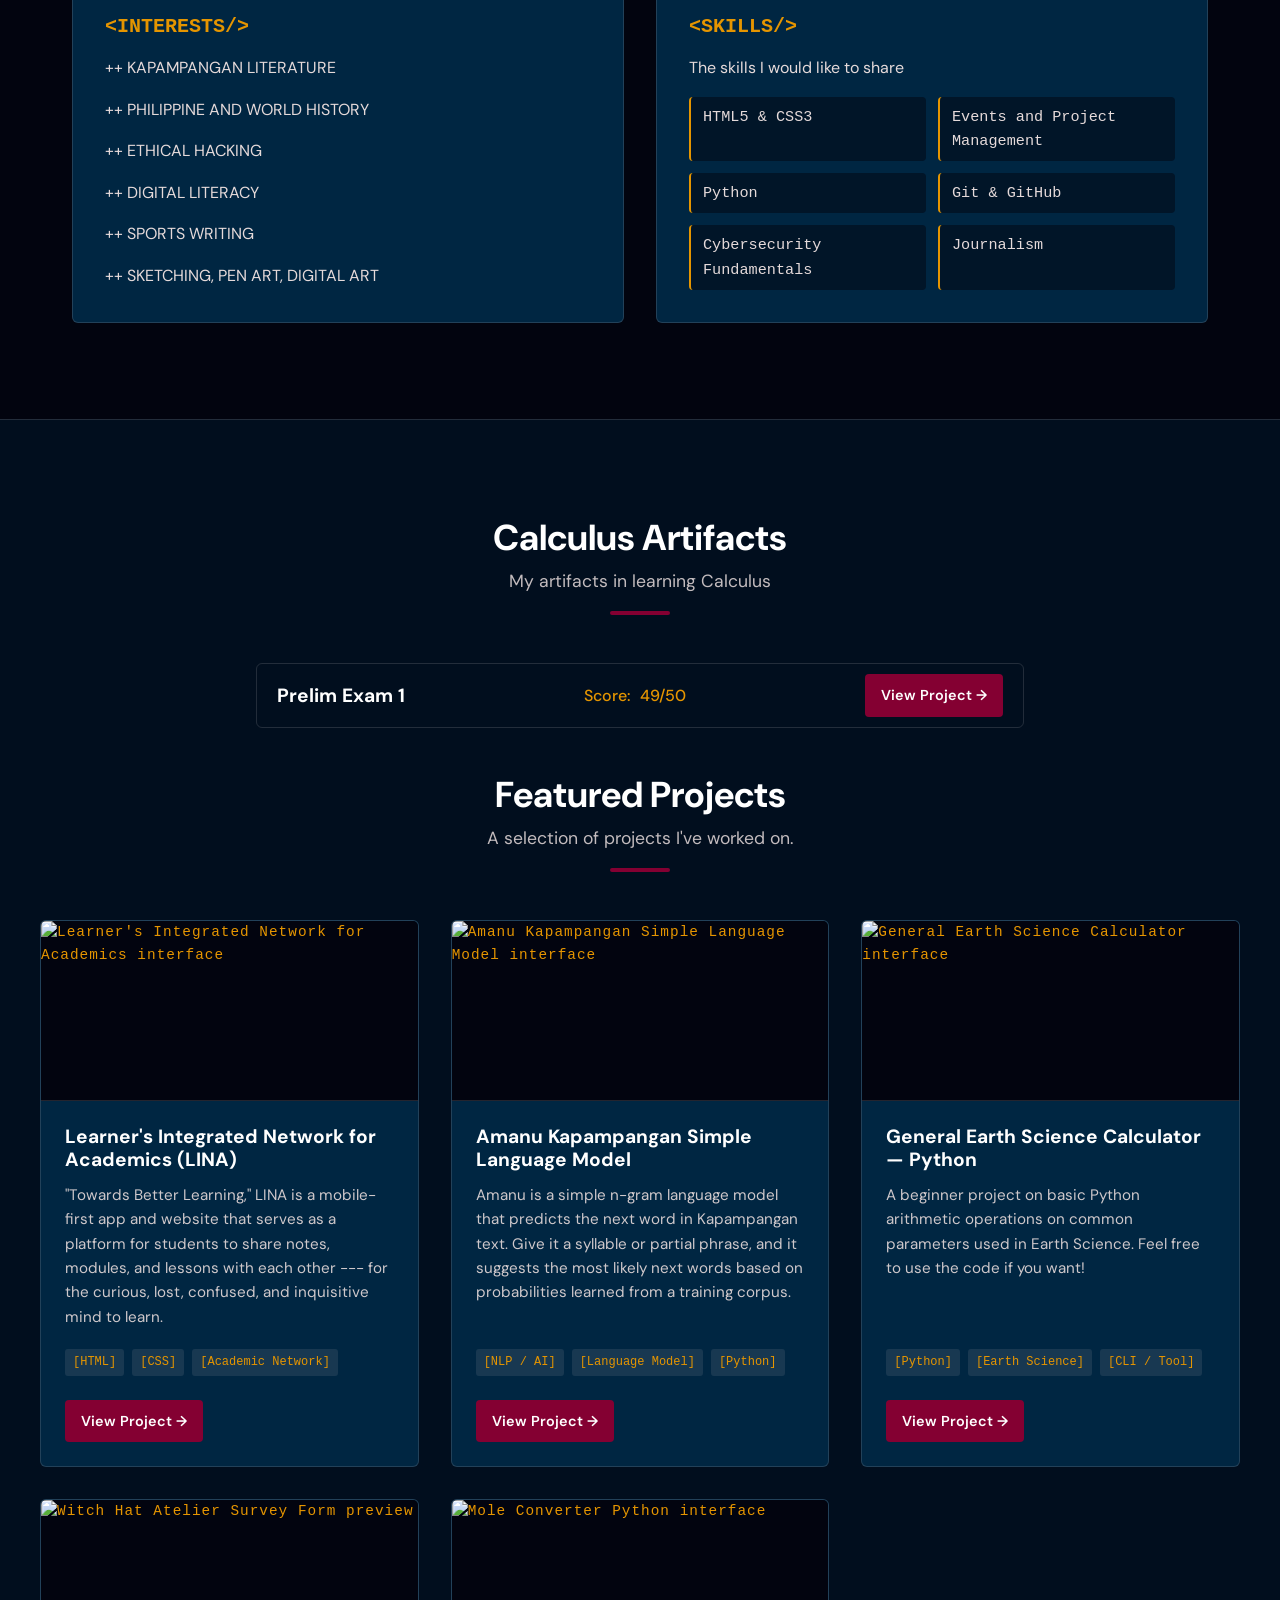
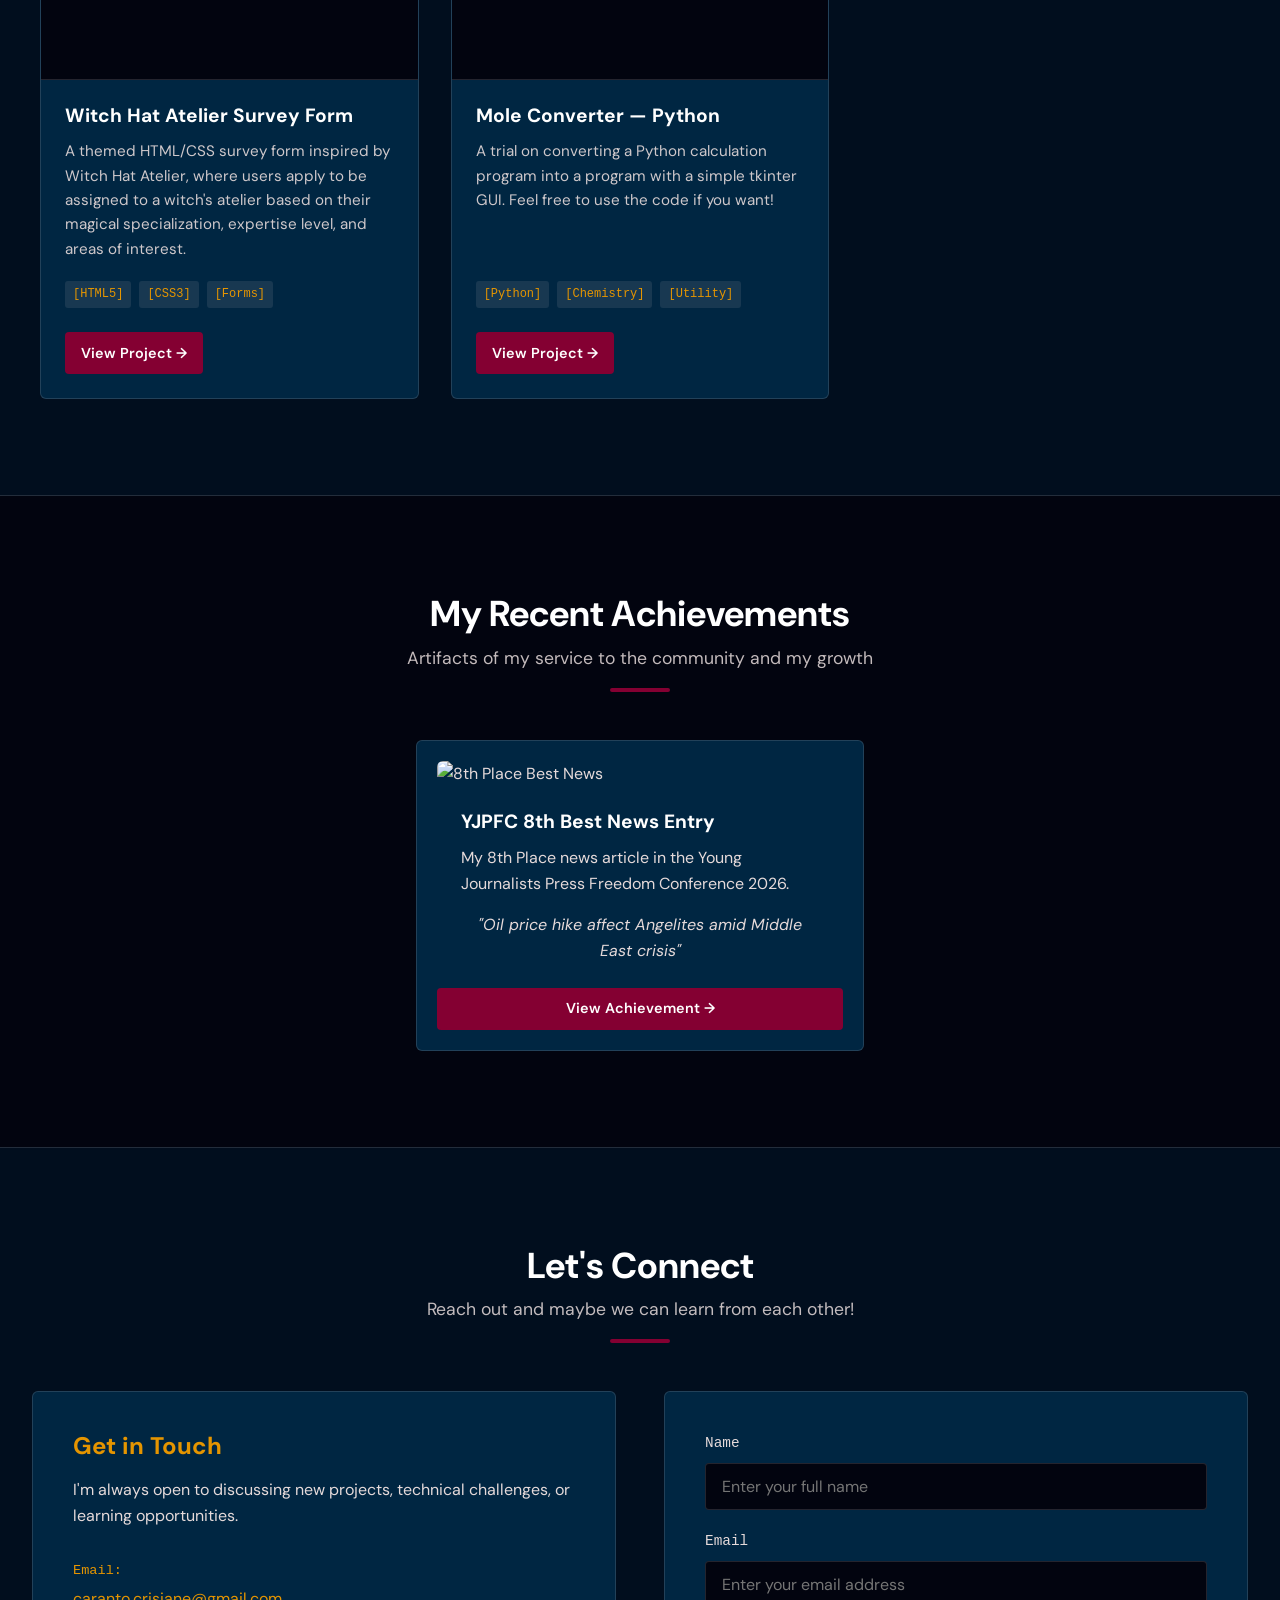
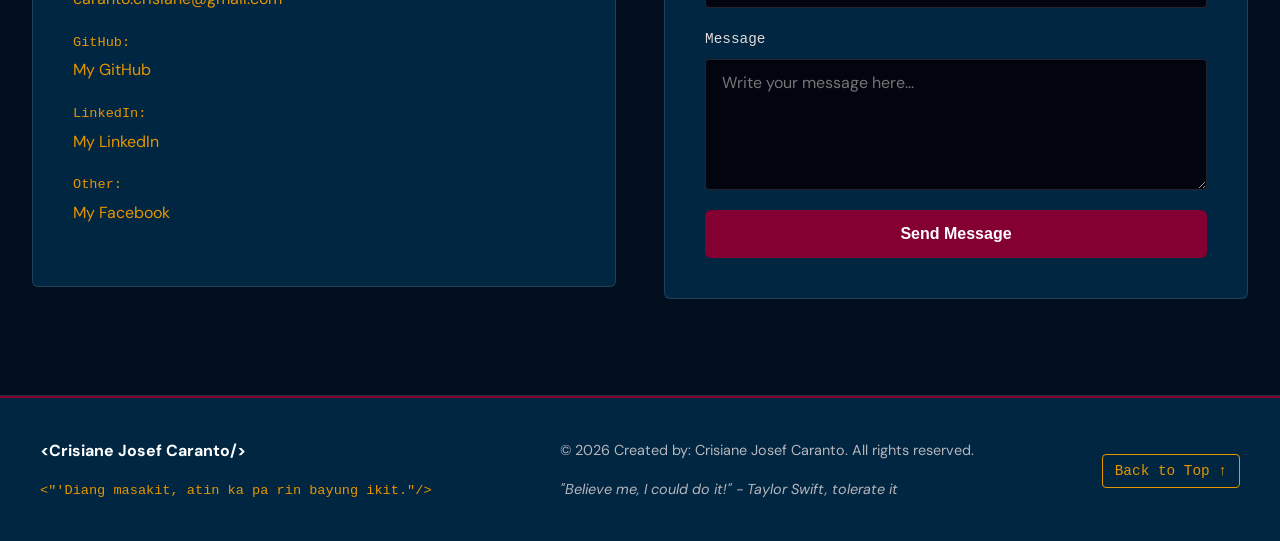
==== commit 85f4aef2: "Created template html for the calculus projects" ====
--- a/index.html
+++ b/index.html
@@ -29,6 +29,7 @@
             <ul class="nav-links">
                 <li><a href="#welcome-section">Home</a></li>
                 <li><a href="#about">About</a></li>
+                <li><a href="#calculus">Calculus</a></li>
                 <li><a href="#projects">Projects</a></li>
                 <li><a href="#achievements">Achievements</a></li>
                 <li><a href="#contact">Contact</a></li>
@@ -125,6 +126,25 @@
             PROJECTS SECTION
             ========================= -->
         <section id="projects" class="projects-section">
+            <div id="calculus" class="section-header">
+                <h2>Calculus Artifacts</h2>
+                <p class="section-subtitle">My artifacts in learning Calculus</p>
+                <div class="section-divider"></div>
+            </div>
+
+            <div class="calculus-projects">
+                <div class="calculus-project-card">
+                    <h4 class="calc-title">Prelim Exam 1</h4>
+                    <h6 class="score-container">Score: <span class="score">49/50</span></h6>
+                    <a href=""
+                        target="_blank"
+                        rel="noopener noreferrer"
+                        class="btn-project">
+                        View Project &rarr;
+                    </a>
+                </div>
+            </div>
+
             <div class="section-header">
                 <h2>Featured Projects</h2>
                 <p class="section-subtitle">A selection of projects I've worked on.</p>
--- a/styles.css
+++ b/styles.css
@@ -472,6 +472,42 @@
     color: var(--near-black);
 }
 
+.calculus-projects{
+    display: flex;
+    justify-content: center;
+    align-items: center;
+    flex-direction: column;
+    gap: 8px;
+    margin-bottom: 45px;
+}
+
+.calculus-project-card h4{
+    font-size: 1.2em;
+}
+
+.score-container{
+    display: flex;
+    justify-content: center;
+    align-items: center;
+    gap: 10px;
+}
+
+.score-container, .score{
+    font-size: 1em;
+    font-weight: 500;
+    color: var(--gold);
+}
+
+.calculus-project-card{
+    display: flex;
+    justify-content: space-between;
+    align-items: center;
+    width: 60vw;
+    padding: 10px 20px;
+    border: 1px solid var(--border-color);
+    border-radius: var(--border-radius);
+}
+
 /*=============================================================================
     ACHIEVEMENTS
 ============================================================================*/
@@ -487,6 +523,13 @@
     border-radius: var(--border-radius);
     background-color:var(--bg-card);
     width: 35vw;
+    transition: var(--transition);
+}
+
+.achievements-card:hover{
+    transform: translateY(-5px);
+    border-color: var(--accent-primary);
+    box-shadow: 0 10px 25px rgba(0, 0, 0, 0.5);
 }
 
 .achievements-card img{
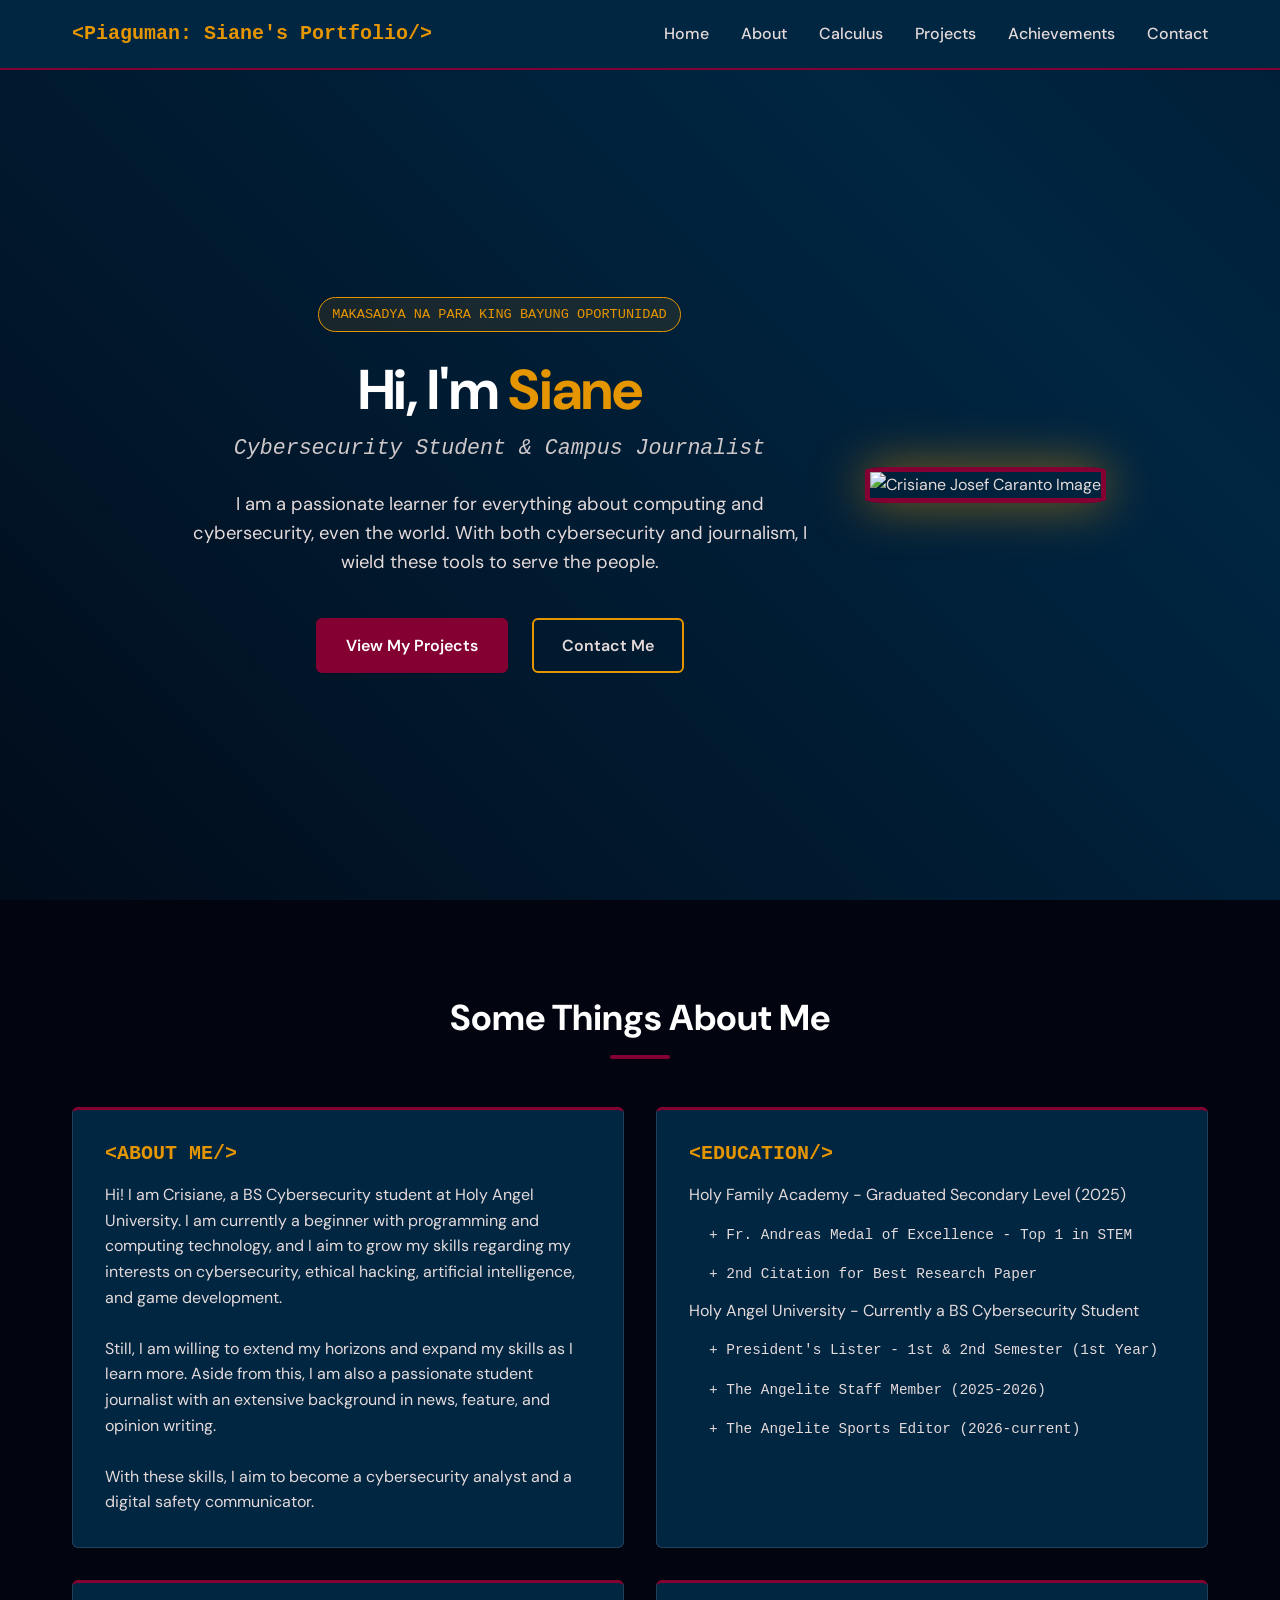
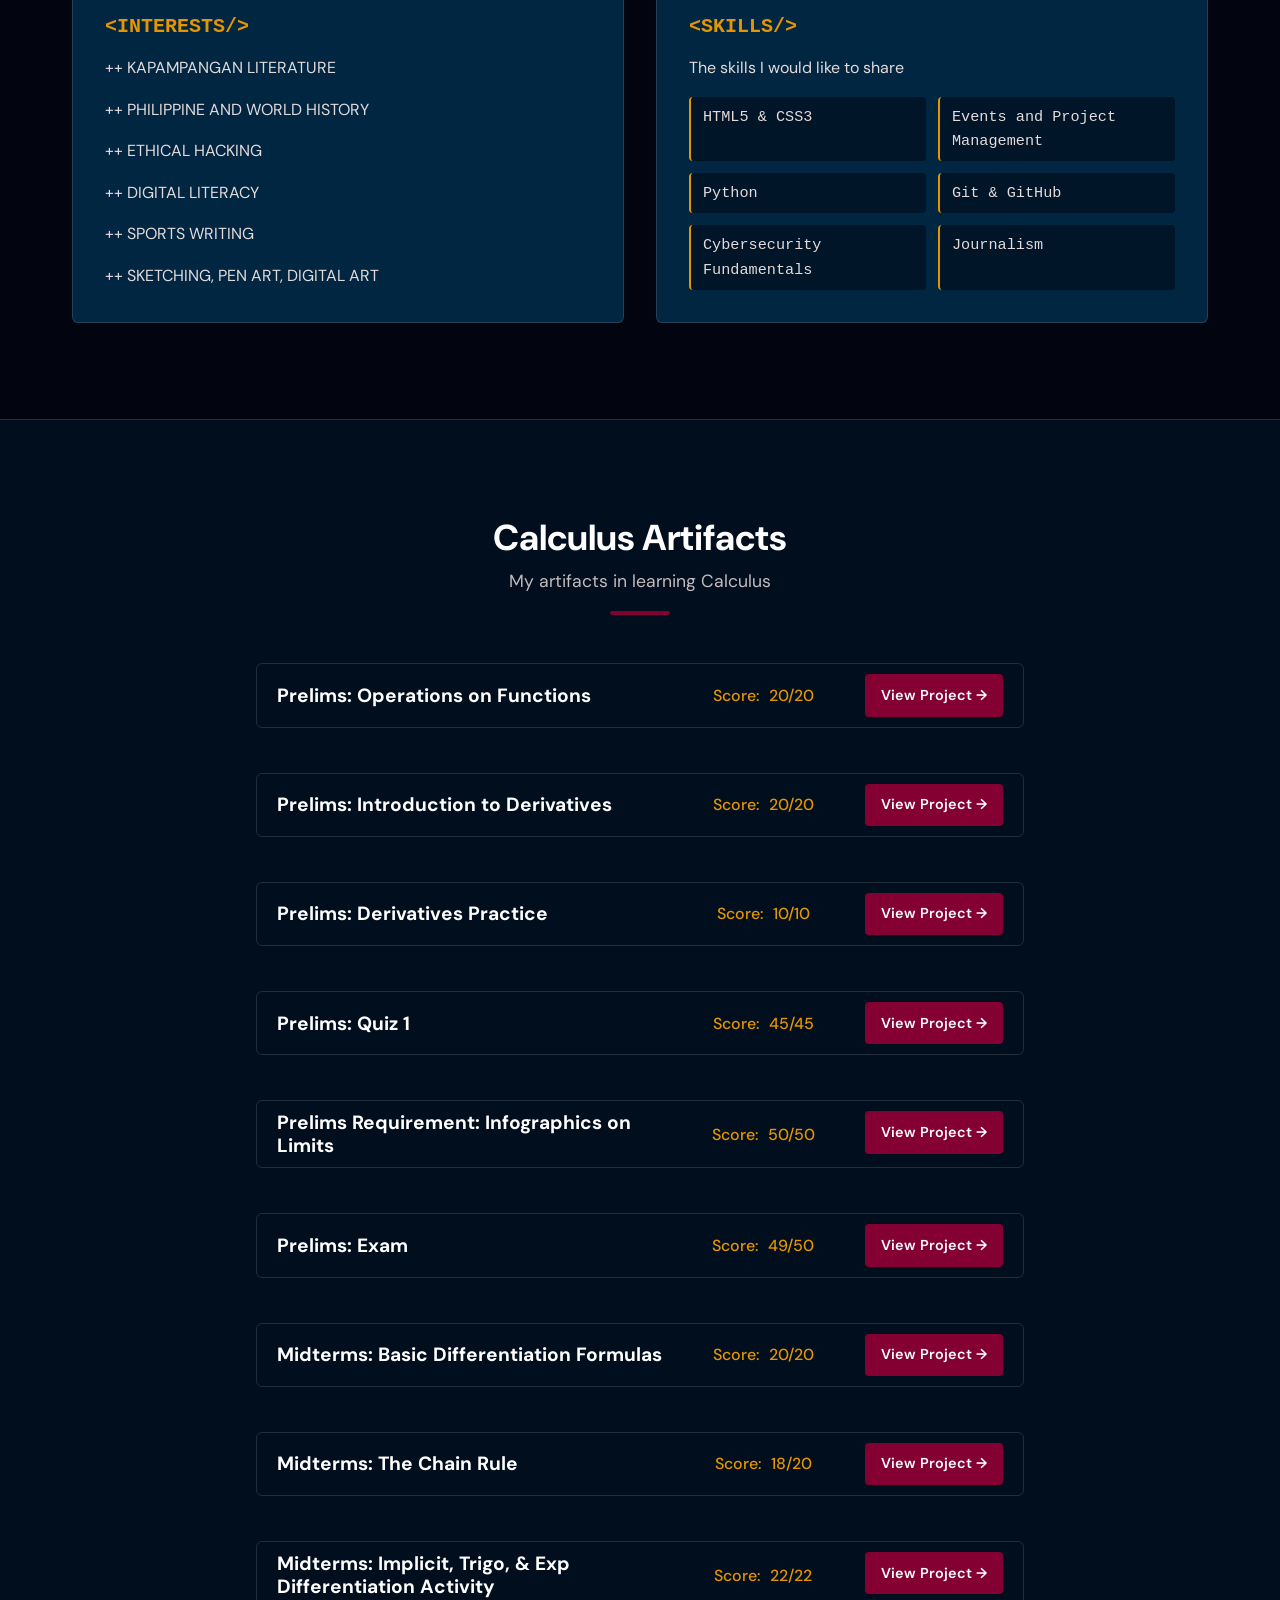
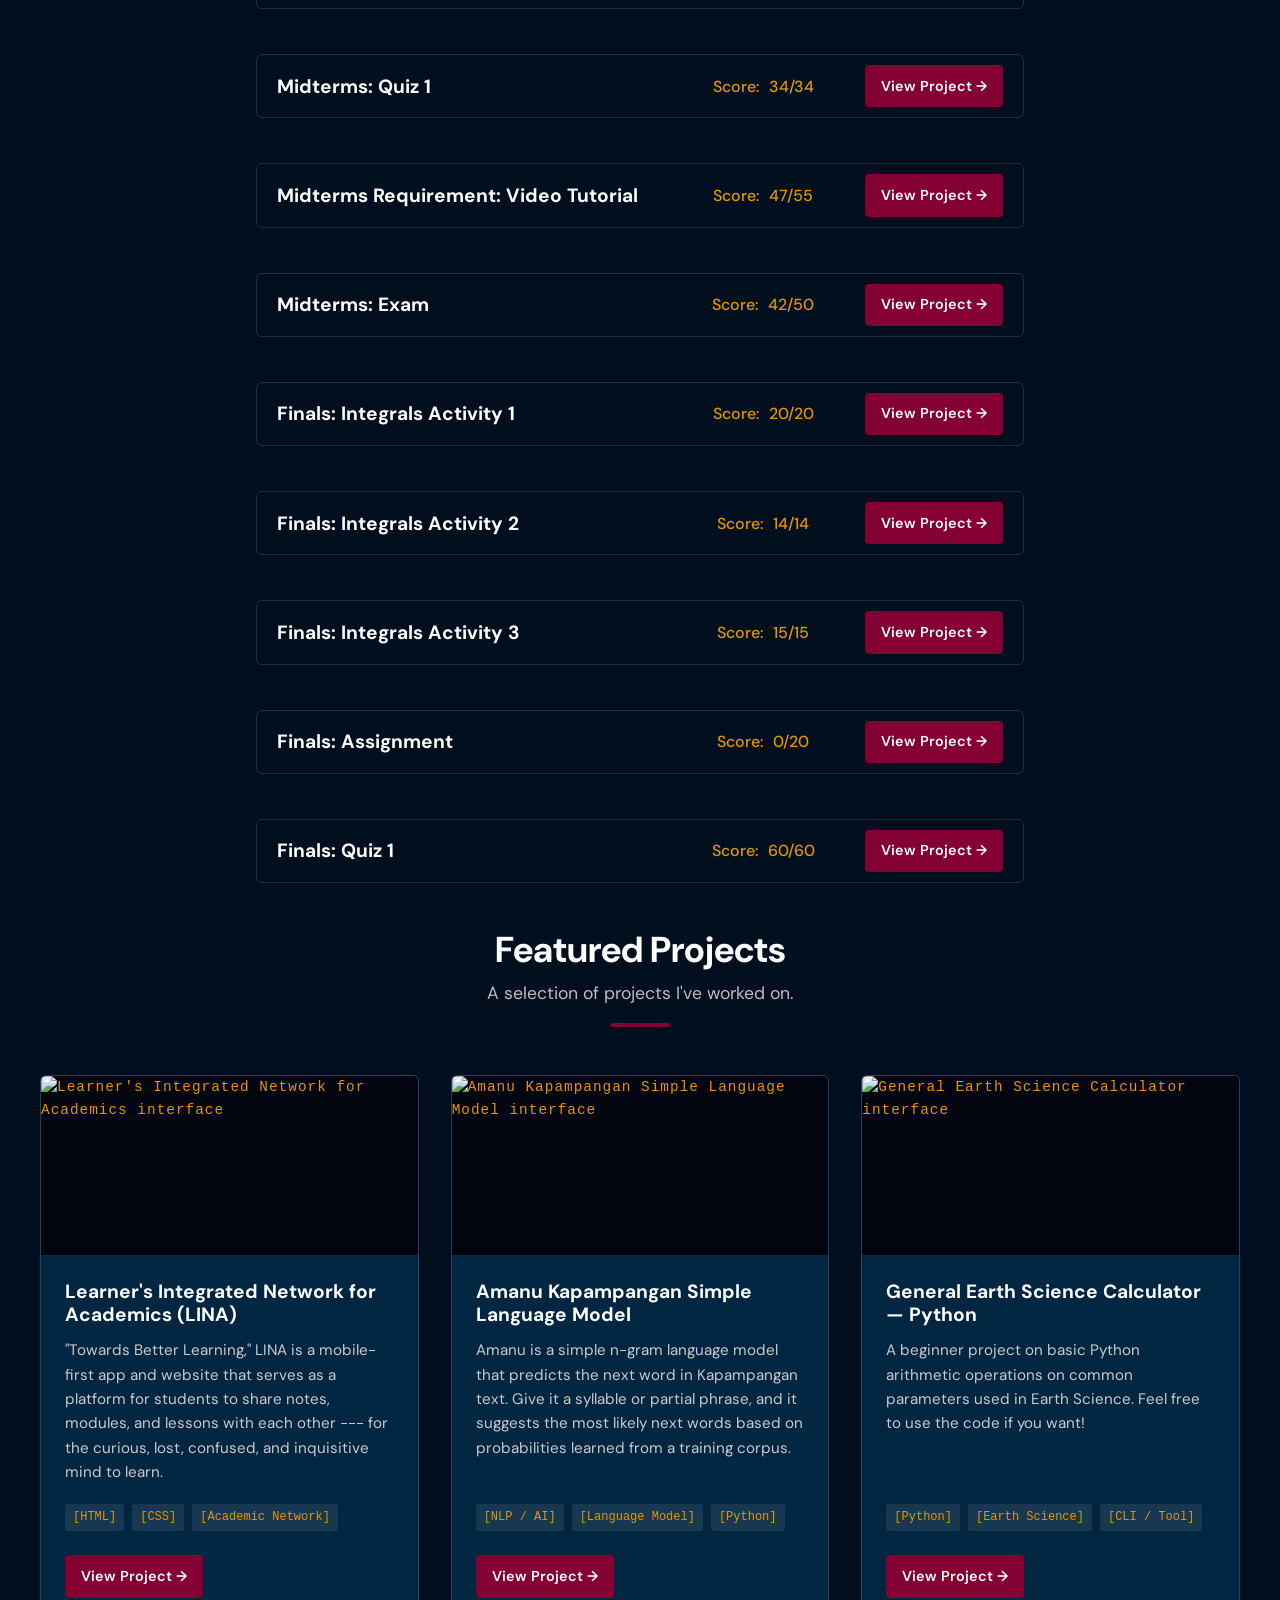
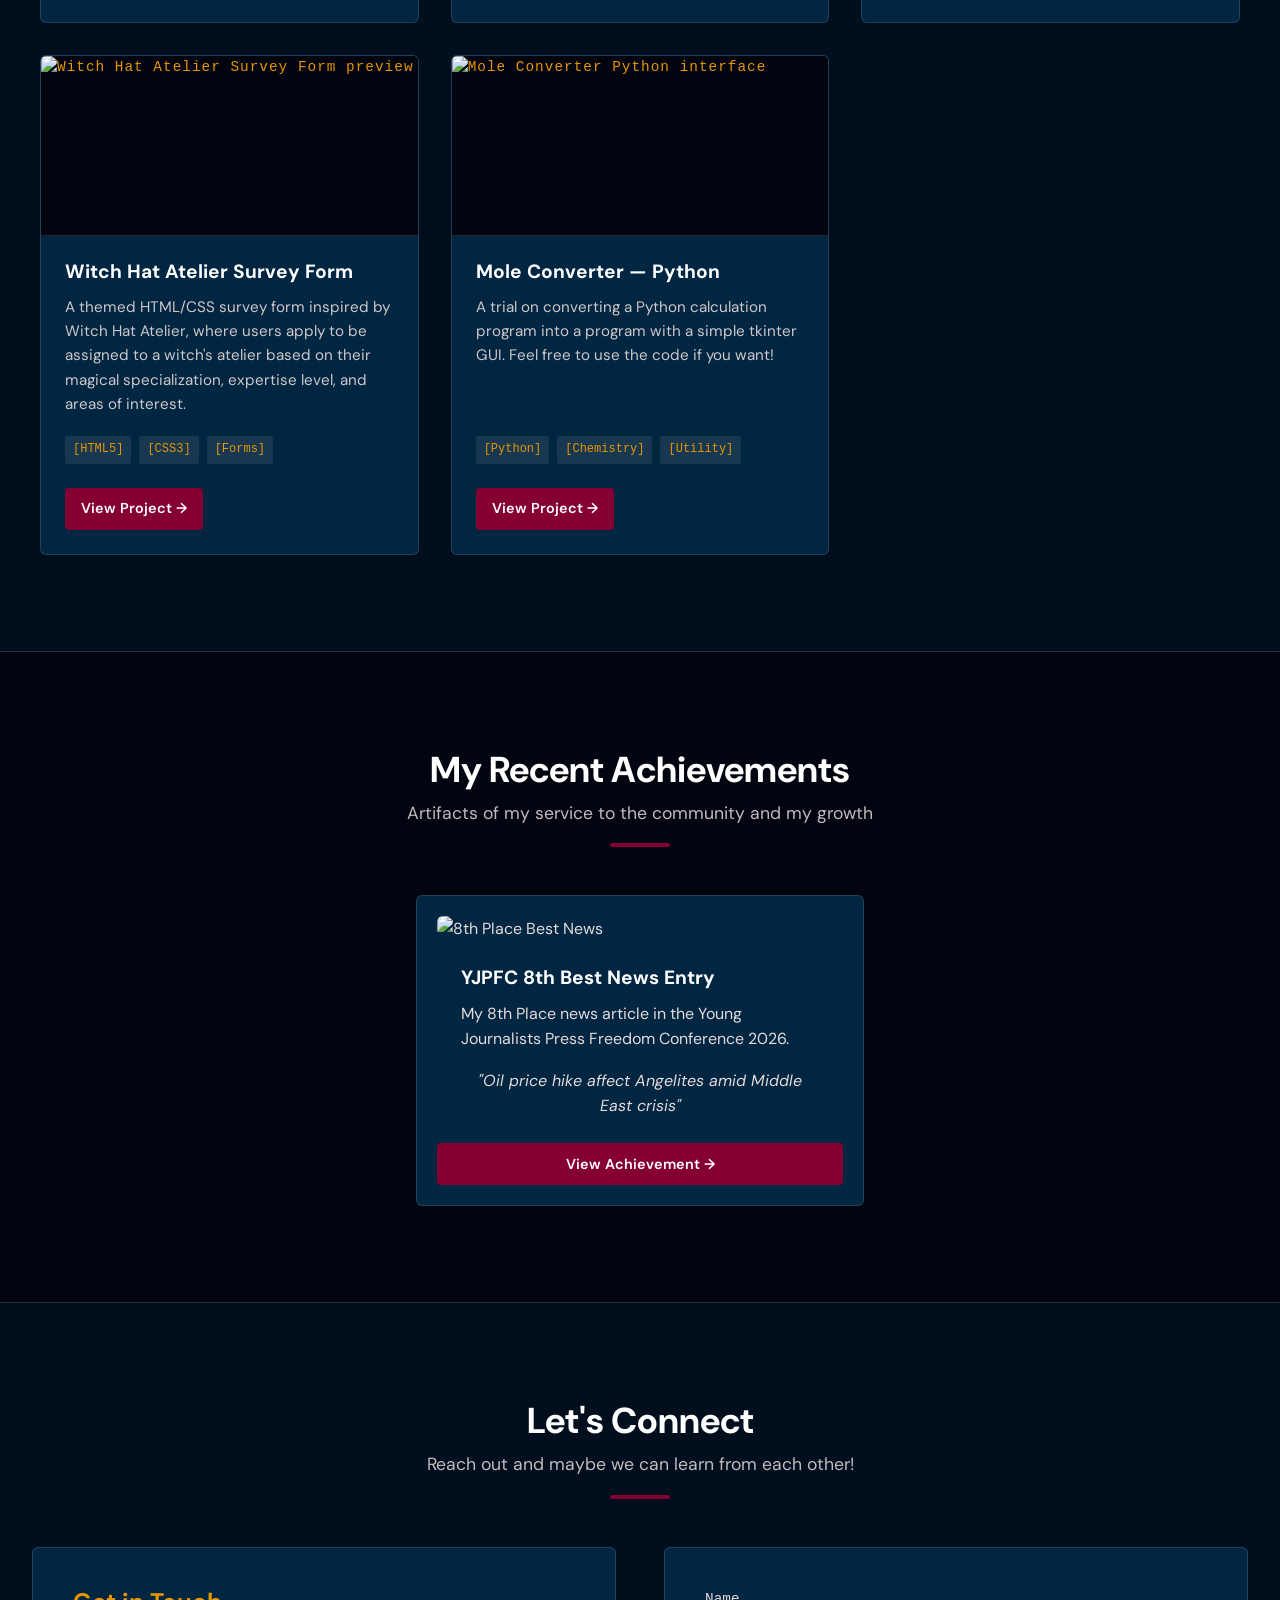
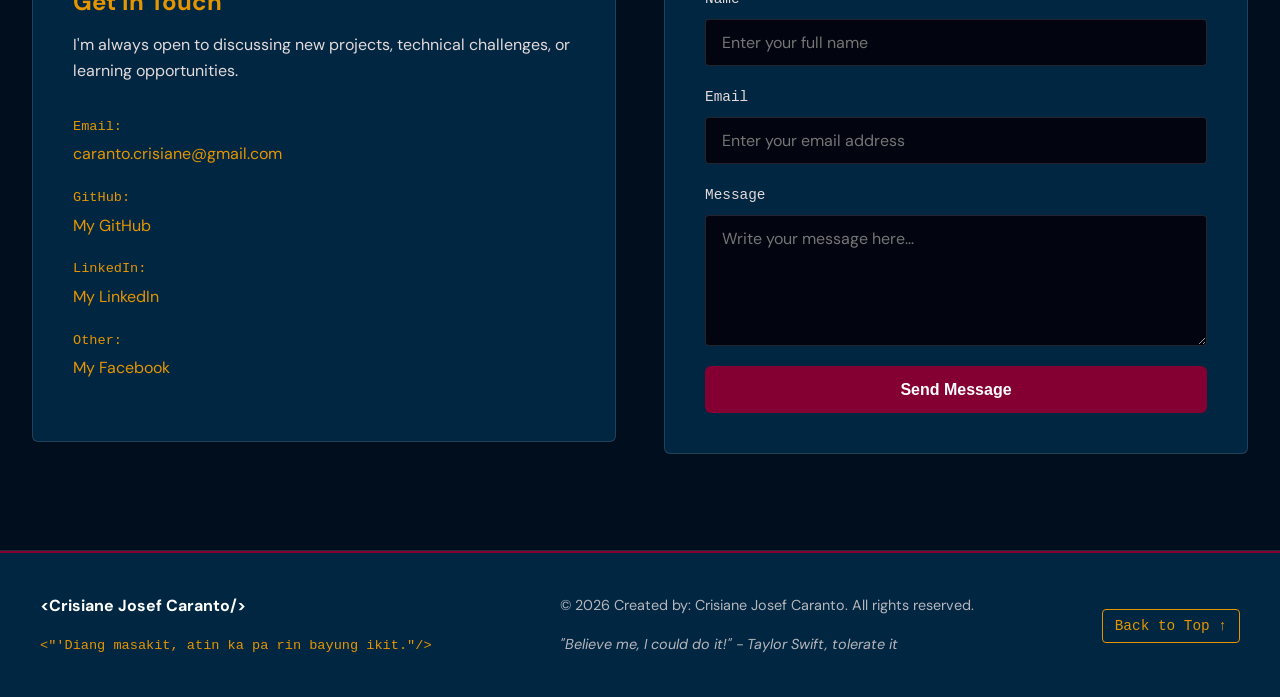
==== commit c41fae81: "Consolidated every asset i need" ====
--- a/index.html
+++ b/index.html
@@ -132,10 +132,212 @@
                 <div class="section-divider"></div>
             </div>
 
-            <div class="calculus-projects">
-                <div class="calculus-project-card">
-                    <h4 class="calc-title">Prelim Exam 1</h4>
+           <!-- =========================
+            PRELIMS SECTION
+            ========================= -->
+            <div class="calculus-projects">
+                <div class="calculus-project-card">
+                    <h4 class="calc-title">Prelims: Operations on Functions</h4>
+                    <h6 class="score-container">Score: <span class="score">20/20</span></h6>
+                    <a href=""
+                        target="_blank"
+                        rel="noopener noreferrer"
+                        class="btn-project">
+                        View Project &rarr;
+                    </a>
+                </div>
+            </div>
+            <div class="calculus-projects">
+                <div class="calculus-project-card">
+                    <h4 class="calc-title">Prelims: Introduction to Derivatives</h4>
+                    <h6 class="score-container">Score: <span class="score">20/20</span></h6>
+                    <a href=""
+                        target="_blank"
+                        rel="noopener noreferrer"
+                        class="btn-project">
+                        View Project &rarr;
+                    </a>
+                </div>
+            </div>
+            <div class="calculus-projects">
+                <div class="calculus-project-card">
+                    <h4 class="calc-title">Prelims: Derivatives Practice</h4>
+                    <h6 class="score-container">Score: <span class="score">10/10</span></h6>
+                    <a href=""
+                        target="_blank"
+                        rel="noopener noreferrer"
+                        class="btn-project">
+                        View Project &rarr;
+                    </a>
+                </div>
+            </div>
+            <div class="calculus-projects">
+                <div class="calculus-project-card">
+                    <h4 class="calc-title">Prelims: Quiz 1</h4>
+                    <h6 class="score-container">Score: <span class="score">45/45</span></h6>
+                    <a href=""
+                        target="_blank"
+                        rel="noopener noreferrer"
+                        class="btn-project">
+                        View Project &rarr;
+                    </a>
+                </div>
+            </div>
+            <div class="calculus-projects">
+                <div class="calculus-project-card">
+                    <h4 class="calc-title">Prelims Requirement: Infographics on Limits</h4>
+                    <h6 class="score-container">Score: <span class="score">50/50</span></h6>
+                    <a href=""
+                        target="_blank"
+                        rel="noopener noreferrer"
+                        class="btn-project">
+                        View Project &rarr;
+                    </a>
+                </div>
+            </div>
+            <div class="calculus-projects">
+                <div class="calculus-project-card">
+                    <h4 class="calc-title">Prelims: Exam</h4>
                     <h6 class="score-container">Score: <span class="score">49/50</span></h6>
+                    <a href=""
+                        target="_blank"
+                        rel="noopener noreferrer"
+                        class="btn-project">
+                        View Project &rarr;
+                    </a>
+                </div>
+            </div>
+
+            <!-- =========================
+            MIDTERMS SECTION
+            ========================= -->
+            <div class="calculus-projects">
+                <div class="calculus-project-card">
+                    <h4 class="calc-title">Midterms: Basic Differentiation Formulas</h4>
+                    <h6 class="score-container">Score: <span class="score">20/20</span></h6>
+                    <a href=""
+                        target="_blank"
+                        rel="noopener noreferrer"
+                        class="btn-project">
+                        View Project &rarr;
+                    </a>
+                </div>
+            </div>
+            <div class="calculus-projects">
+                <div class="calculus-project-card">
+                    <h4 class="calc-title">Midterms: The Chain Rule</h4>
+                    <h6 class="score-container">Score: <span class="score">18/20</span></h6>
+                    <a href=""
+                        target="_blank"
+                        rel="noopener noreferrer"
+                        class="btn-project">
+                        View Project &rarr;
+                    </a>
+                </div>
+            </div>
+            <div class="calculus-projects">
+                <div class="calculus-project-card">
+                    <h4 class="calc-title">Midterms: Implicit, Trigo, & Exp Differentiation Activity</h4>
+                    <h6 class="score-container">Score: <span class="score">22/22</span></h6>
+                    <a href=""
+                        target="_blank"
+                        rel="noopener noreferrer"
+                        class="btn-project">
+                        View Project &rarr;
+                    </a>
+                </div>
+            </div>
+            <div class="calculus-projects">
+                <div class="calculus-project-card">
+                    <h4 class="calc-title">Midterms: Quiz 1</h4>
+                    <h6 class="score-container">Score: <span class="score">34/34</span></h6>
+                    <a href=""
+                        target="_blank"
+                        rel="noopener noreferrer"
+                        class="btn-project">
+                        View Project &rarr;
+                    </a>
+                </div>
+            </div>
+            <div class="calculus-projects">
+                <div class="calculus-project-card">
+                    <h4 class="calc-title">Midterms Requirement: Video Tutorial</h4>
+                    <h6 class="score-container">Score: <span class="score">47/55</span></h6>
+                    <a href=""
+                        target="_blank"
+                        rel="noopener noreferrer"
+                        class="btn-project">
+                        View Project &rarr;
+                    </a>
+                </div>
+            </div>
+            <div class="calculus-projects">
+                <div class="calculus-project-card">
+                    <h4 class="calc-title">Midterms: Exam</h4>
+                    <h6 class="score-container">Score: <span class="score">42/50</span></h6>
+                    <a href=""
+                        target="_blank"
+                        rel="noopener noreferrer"
+                        class="btn-project">
+                        View Project &rarr;
+                    </a>
+                </div>
+            </div>
+            <!-- =========================
+            FINALS SECTION
+            ========================= -->
+            <div class="calculus-projects">
+                <div class="calculus-project-card">
+                    <h4 class="calc-title">Finals: Integrals Activity 1</h4>
+                    <h6 class="score-container">Score: <span class="score">20/20</span></h6>
+                    <a href=""
+                        target="_blank"
+                        rel="noopener noreferrer"
+                        class="btn-project">
+                        View Project &rarr;
+                    </a>
+                </div>
+            </div>
+            <div class="calculus-projects">
+                <div class="calculus-project-card">
+                    <h4 class="calc-title">Finals: Integrals Activity 2</h4>
+                    <h6 class="score-container">Score: <span class="score">14/14</span></h6>
+                    <a href=""
+                        target="_blank"
+                        rel="noopener noreferrer"
+                        class="btn-project">
+                        View Project &rarr;
+                    </a>
+                </div>
+            </div>
+            <div class="calculus-projects">
+                <div class="calculus-project-card">
+                    <h4 class="calc-title">Finals: Integrals Activity 3</h4>
+                    <h6 class="score-container">Score: <span class="score">15/15</span></h6>
+                    <a href=""
+                        target="_blank"
+                        rel="noopener noreferrer"
+                        class="btn-project">
+                        View Project &rarr;
+                    </a>
+                </div>
+            </div>
+            <div class="calculus-projects">
+                <div class="calculus-project-card">
+                    <h4 class="calc-title">Finals: Assignment</h4>
+                    <h6 class="score-container">Score: <span class="score">0/20</span></h6>
+                    <a href=""
+                        target="_blank"
+                        rel="noopener noreferrer"
+                        class="btn-project">
+                        View Project &rarr;
+                    </a>
+                </div>
+            </div>
+            <div class="calculus-projects">
+                <div class="calculus-project-card">
+                    <h4 class="calc-title">Finals: Quiz 1</h4>
+                    <h6 class="score-container">Score: <span class="score">60/60</span></h6>
                     <a href=""
                         target="_blank"
                         rel="noopener noreferrer"
--- a/styles.css
+++ b/styles.css
@@ -496,16 +496,23 @@
     font-size: 1em;
     font-weight: 500;
     color: var(--gold);
+    text-align: center;
 }
 
 .calculus-project-card{
-    display: flex;
-    justify-content: space-between;
-    align-items: center;
+    display: grid;
+    /* title (flexible) | score (fixed) | button (fixed) -> same columns on every card */
+    grid-template-columns: 1fr 140px 150px;
+    align-items: center;
+    column-gap: 20px;
     width: 60vw;
     padding: 10px 20px;
     border: 1px solid var(--border-color);
     border-radius: var(--border-radius);
+}
+
+.calculus-project-card .btn-project{
+    justify-self: end;
 }
 
 /*=============================================================================
@@ -714,6 +721,17 @@
 
 /* Mobile & Small Tablets (Under 768px) */
 @media (max-width: 768px) {
+    .calculus-project-card {
+        grid-template-columns: 1fr;
+        width: 90vw;
+        row-gap: 0.5rem;
+        text-align: center;
+    }
+
+    .calculus-project-card .btn-project {
+        justify-self: center;
+    }
+
     .navbar {
         flex-direction: column;
         justify-content: space-between;
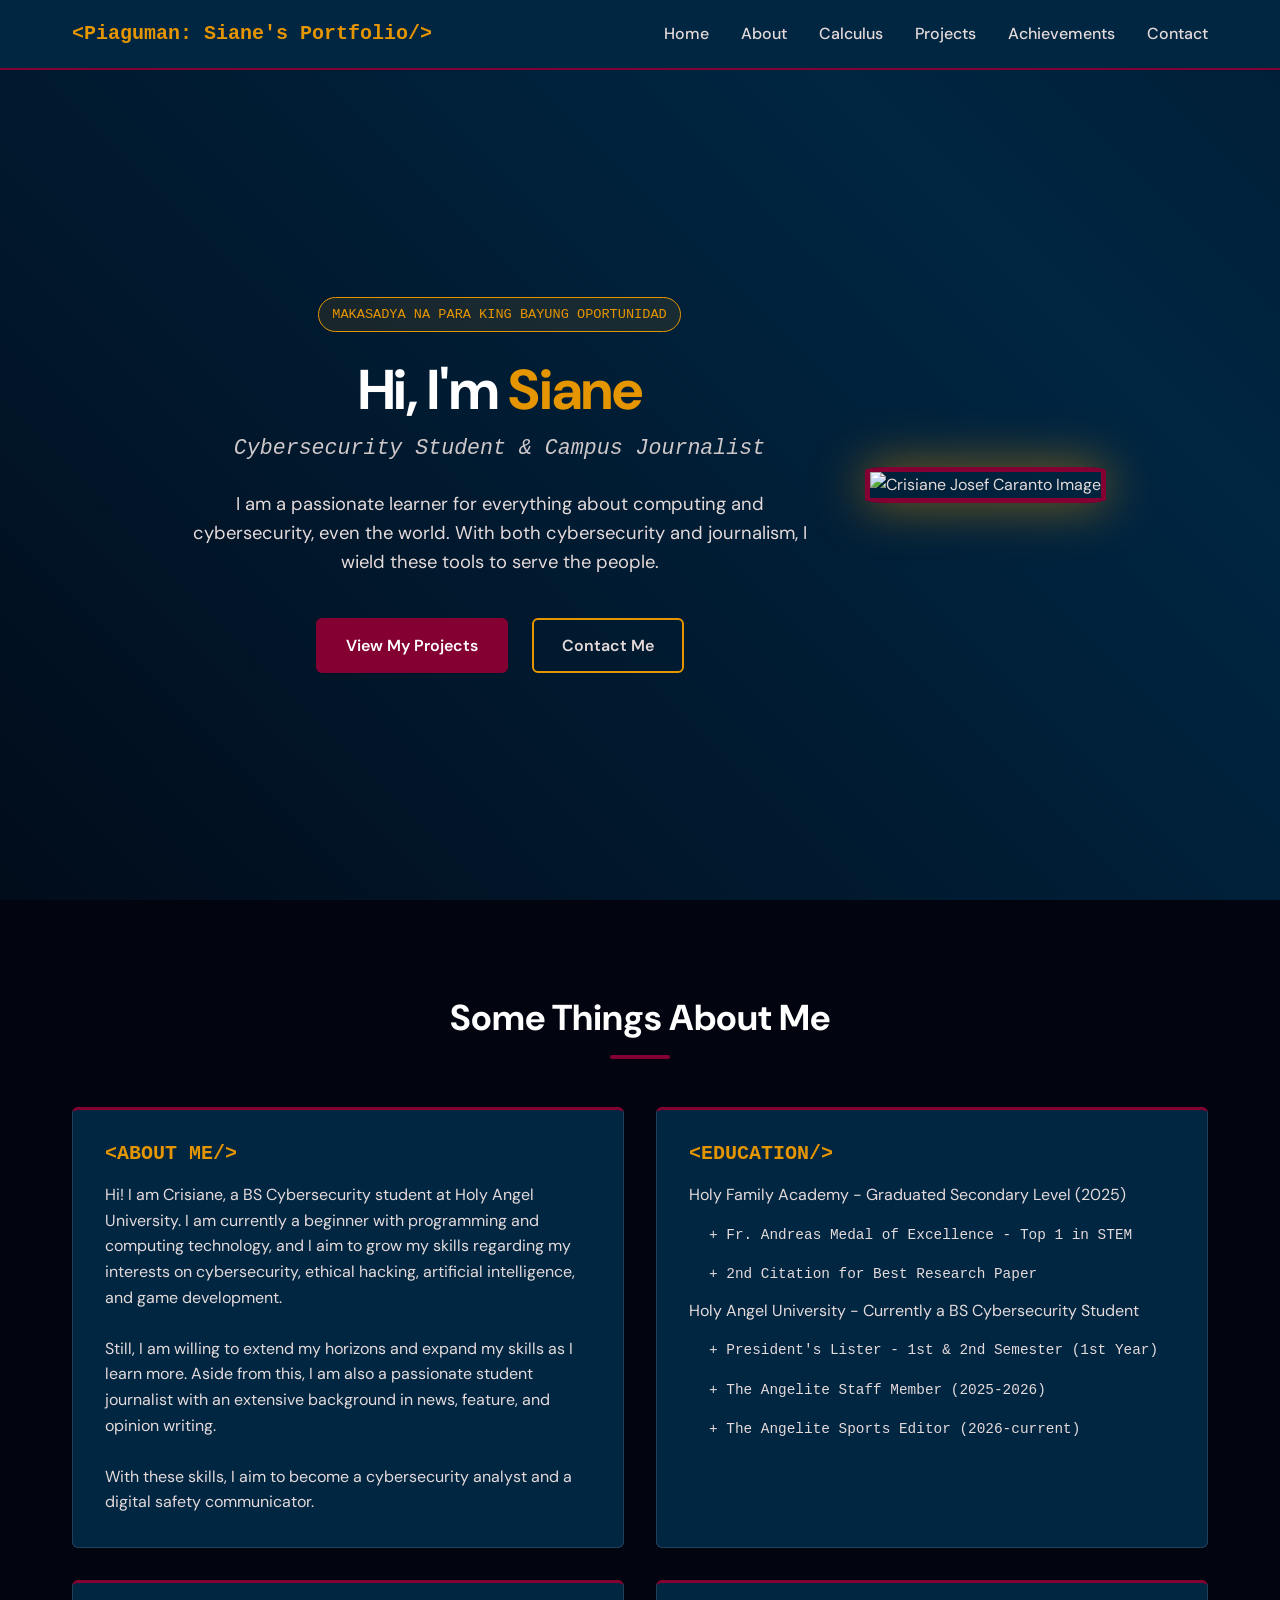
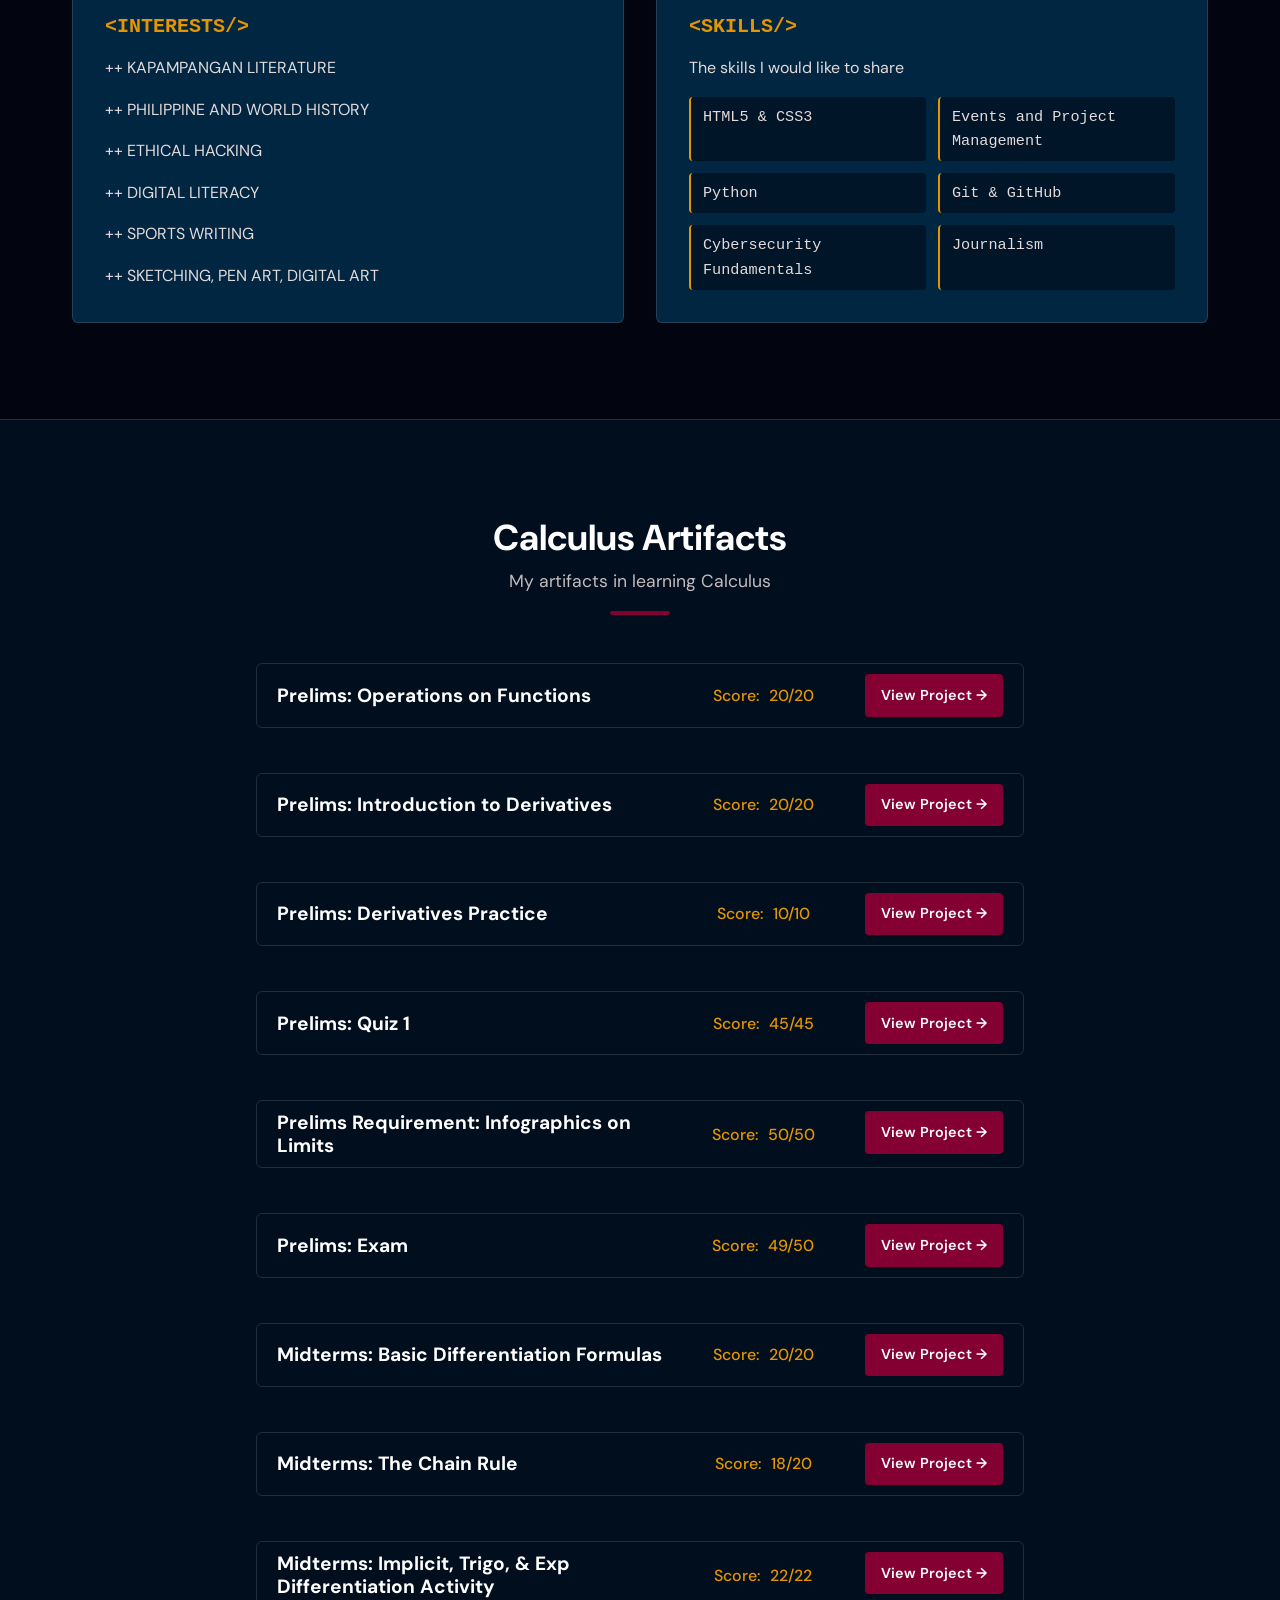
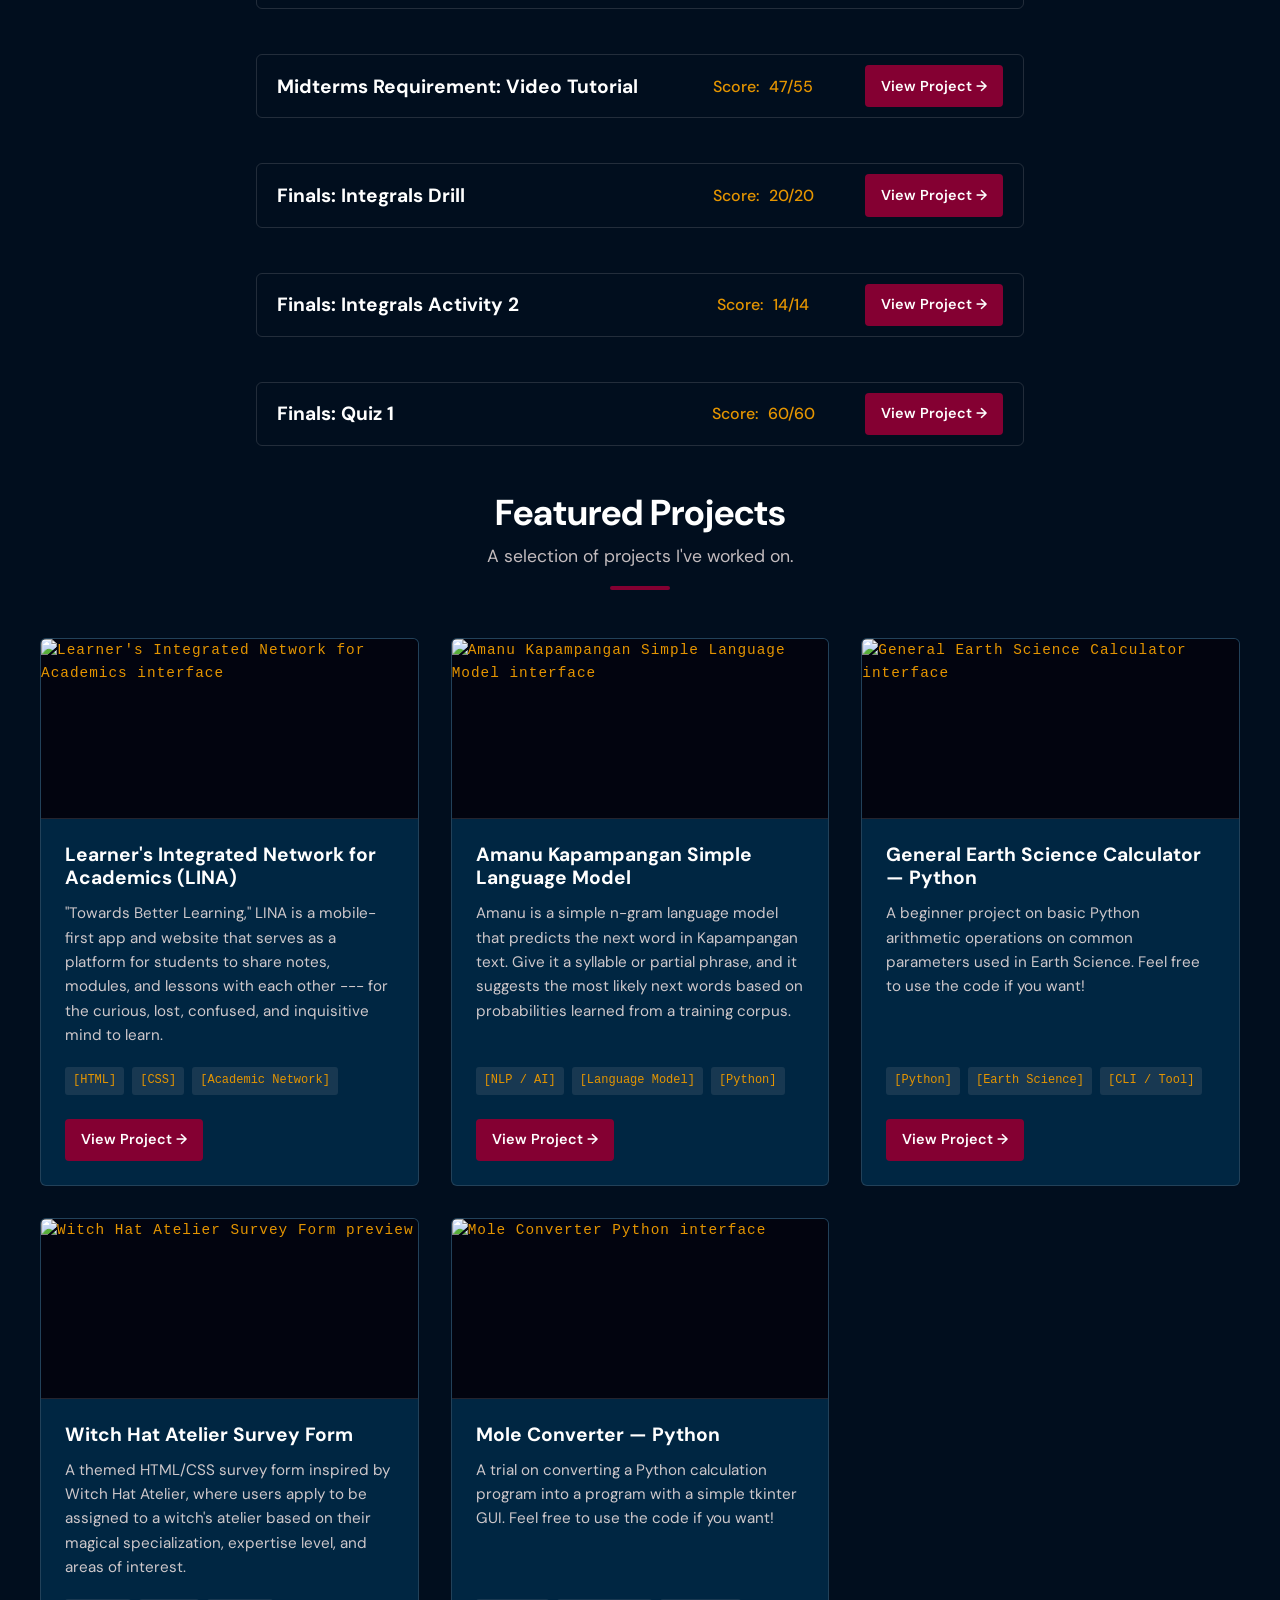
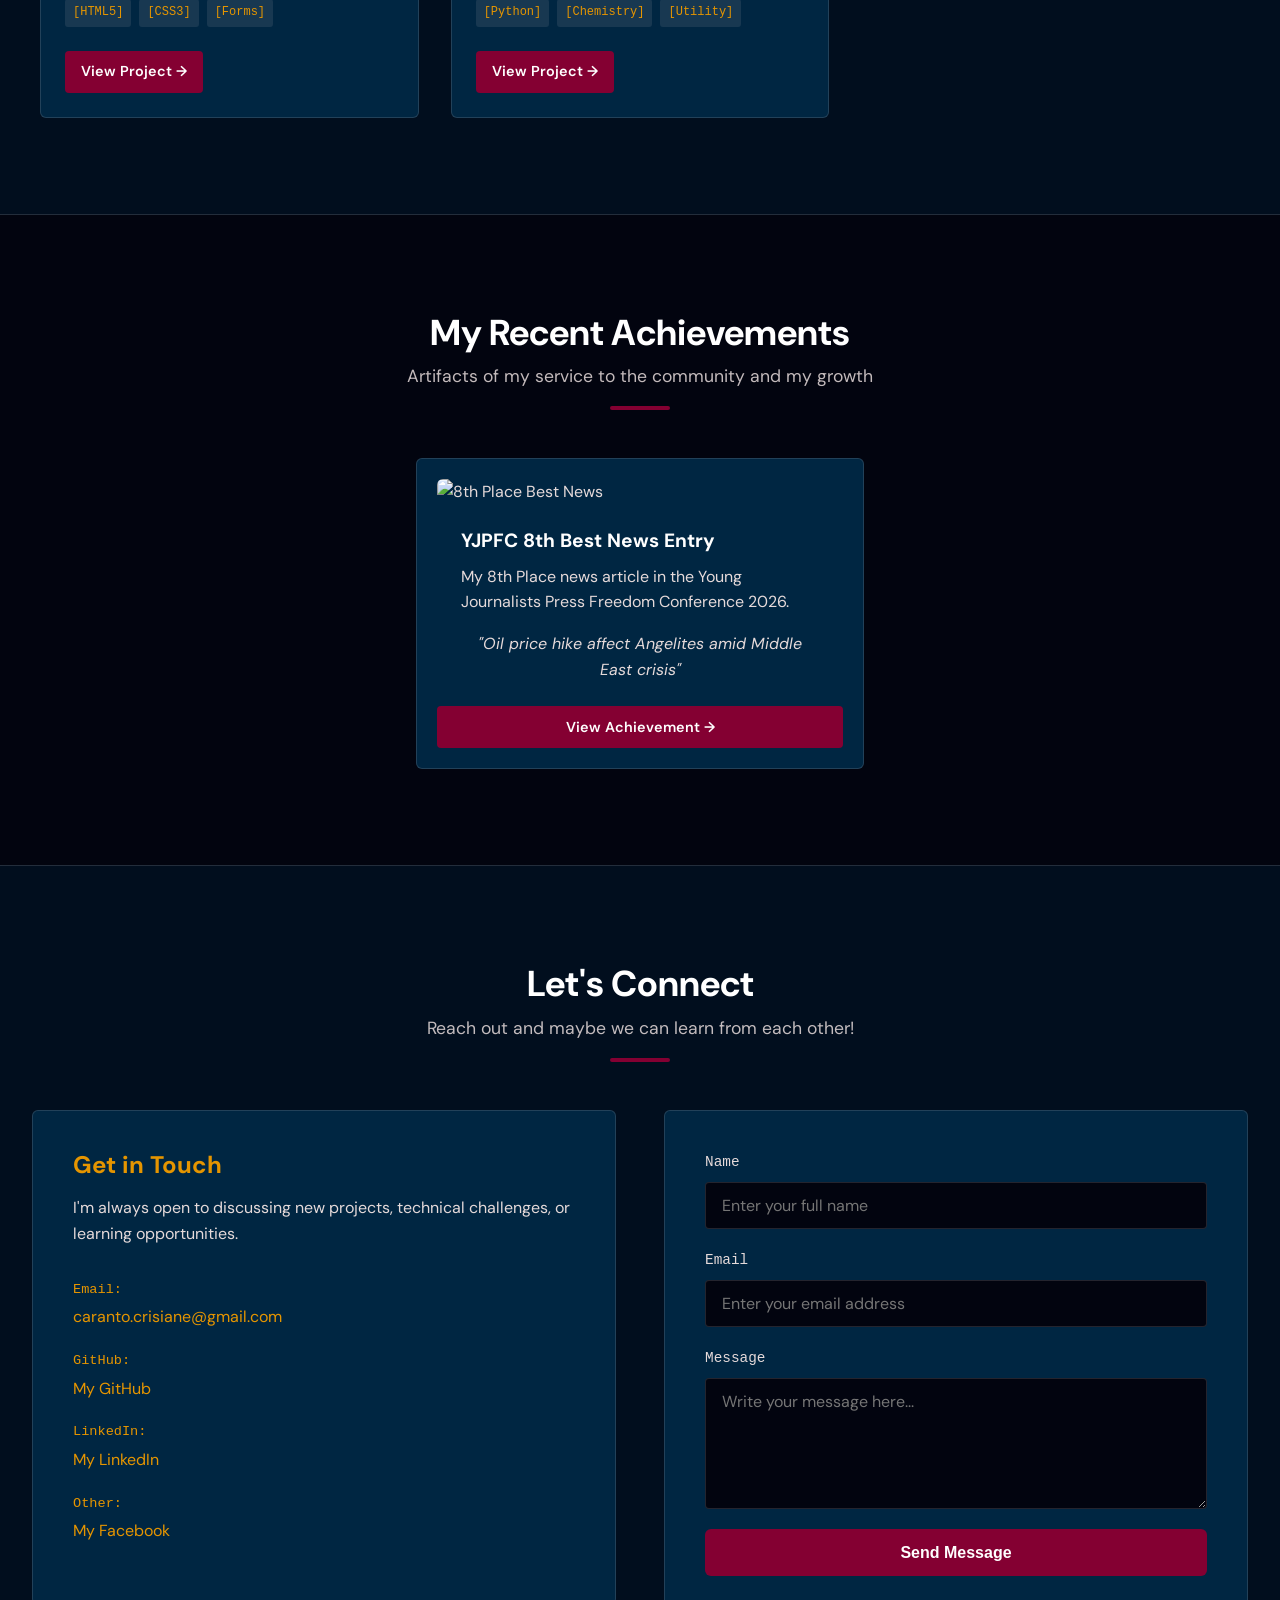
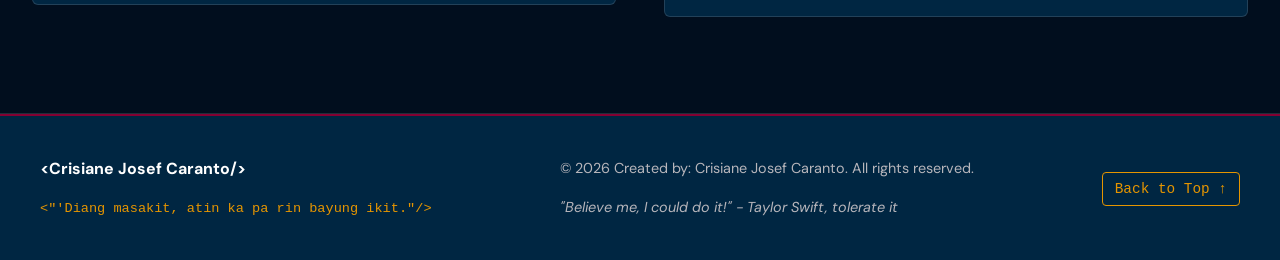
==== commit 9c5e72fa: "Finalized all content" ====
--- a/index.html
+++ b/index.html
@@ -139,8 +139,7 @@
                 <div class="calculus-project-card">
                     <h4 class="calc-title">Prelims: Operations on Functions</h4>
                     <h6 class="score-container">Score: <span class="score">20/20</span></h6>
-                    <a href=""
-                        target="_blank"
+                    <a href="prlm-ops-on-func.html"
                         rel="noopener noreferrer"
                         class="btn-project">
                         View Project &rarr;
@@ -151,8 +150,7 @@
                 <div class="calculus-project-card">
                     <h4 class="calc-title">Prelims: Introduction to Derivatives</h4>
                     <h6 class="score-container">Score: <span class="score">20/20</span></h6>
-                    <a href=""
-                        target="_blank"
+                    <a href="prlm-intro-diff.html"
                         rel="noopener noreferrer"
                         class="btn-project">
                         View Project &rarr;
@@ -163,8 +161,7 @@
                 <div class="calculus-project-card">
                     <h4 class="calc-title">Prelims: Derivatives Practice</h4>
                     <h6 class="score-container">Score: <span class="score">10/10</span></h6>
-                    <a href=""
-                        target="_blank"
+                    <a href="prlm-diffprac.html"
                         rel="noopener noreferrer"
                         class="btn-project">
                         View Project &rarr;
@@ -175,8 +172,7 @@
                 <div class="calculus-project-card">
                     <h4 class="calc-title">Prelims: Quiz 1</h4>
                     <h6 class="score-container">Score: <span class="score">45/45</span></h6>
-                    <a href=""
-                        target="_blank"
+                    <a href="prlm-quiz1.html"
                         rel="noopener noreferrer"
                         class="btn-project">
                         View Project &rarr;
@@ -187,8 +183,7 @@
                 <div class="calculus-project-card">
                     <h4 class="calc-title">Prelims Requirement: Infographics on Limits</h4>
                     <h6 class="score-container">Score: <span class="score">50/50</span></h6>
-                    <a href=""
-                        target="_blank"
+                    <a href="prlm-req.html"
                         rel="noopener noreferrer"
                         class="btn-project">
                         View Project &rarr;
@@ -199,8 +194,7 @@
                 <div class="calculus-project-card">
                     <h4 class="calc-title">Prelims: Exam</h4>
                     <h6 class="score-container">Score: <span class="score">49/50</span></h6>
-                    <a href=""
-                        target="_blank"
+                    <a href="prlm-exam.html"
                         rel="noopener noreferrer"
                         class="btn-project">
                         View Project &rarr;
@@ -215,8 +209,7 @@
                 <div class="calculus-project-card">
                     <h4 class="calc-title">Midterms: Basic Differentiation Formulas</h4>
                     <h6 class="score-container">Score: <span class="score">20/20</span></h6>
-                    <a href=""
-                        target="_blank"
+                    <a href="mid-basic-diff-formula.html"
                         rel="noopener noreferrer"
                         class="btn-project">
                         View Project &rarr;
@@ -227,8 +220,7 @@
                 <div class="calculus-project-card">
                     <h4 class="calc-title">Midterms: The Chain Rule</h4>
                     <h6 class="score-container">Score: <span class="score">18/20</span></h6>
-                    <a href=""
-                        target="_blank"
+                    <a href="mid-chain-rule.html"
                         rel="noopener noreferrer"
                         class="btn-project">
                         View Project &rarr;
@@ -239,20 +231,7 @@
                 <div class="calculus-project-card">
                     <h4 class="calc-title">Midterms: Implicit, Trigo, & Exp Differentiation Activity</h4>
                     <h6 class="score-container">Score: <span class="score">22/22</span></h6>
-                    <a href=""
-                        target="_blank"
-                        rel="noopener noreferrer"
-                        class="btn-project">
-                        View Project &rarr;
-                    </a>
-                </div>
-            </div>
-            <div class="calculus-projects">
-                <div class="calculus-project-card">
-                    <h4 class="calc-title">Midterms: Quiz 1</h4>
-                    <h6 class="score-container">Score: <span class="score">34/34</span></h6>
-                    <a href=""
-                        target="_blank"
+                    <a href="mid-imptri.html"
                         rel="noopener noreferrer"
                         class="btn-project">
                         View Project &rarr;
@@ -263,20 +242,7 @@
                 <div class="calculus-project-card">
                     <h4 class="calc-title">Midterms Requirement: Video Tutorial</h4>
                     <h6 class="score-container">Score: <span class="score">47/55</span></h6>
-                    <a href=""
-                        target="_blank"
-                        rel="noopener noreferrer"
-                        class="btn-project">
-                        View Project &rarr;
-                    </a>
-                </div>
-            </div>
-            <div class="calculus-projects">
-                <div class="calculus-project-card">
-                    <h4 class="calc-title">Midterms: Exam</h4>
-                    <h6 class="score-container">Score: <span class="score">42/50</span></h6>
-                    <a href=""
-                        target="_blank"
+                    <a href="mid-req.html"
                         rel="noopener noreferrer"
                         class="btn-project">
                         View Project &rarr;
@@ -288,10 +254,9 @@
             ========================= -->
             <div class="calculus-projects">
                 <div class="calculus-project-card">
-                    <h4 class="calc-title">Finals: Integrals Activity 1</h4>
+                    <h4 class="calc-title">Finals: Integrals Drill</h4>
                     <h6 class="score-container">Score: <span class="score">20/20</span></h6>
-                    <a href=""
-                        target="_blank"
+                    <a href="finals-integ-drill.html"
                         rel="noopener noreferrer"
                         class="btn-project">
                         View Project &rarr;
@@ -302,32 +267,7 @@
                 <div class="calculus-project-card">
                     <h4 class="calc-title">Finals: Integrals Activity 2</h4>
                     <h6 class="score-container">Score: <span class="score">14/14</span></h6>
-                    <a href=""
-                        target="_blank"
-                        rel="noopener noreferrer"
-                        class="btn-project">
-                        View Project &rarr;
-                    </a>
-                </div>
-            </div>
-            <div class="calculus-projects">
-                <div class="calculus-project-card">
-                    <h4 class="calc-title">Finals: Integrals Activity 3</h4>
-                    <h6 class="score-container">Score: <span class="score">15/15</span></h6>
-                    <a href=""
-                        target="_blank"
-                        rel="noopener noreferrer"
-                        class="btn-project">
-                        View Project &rarr;
-                    </a>
-                </div>
-            </div>
-            <div class="calculus-projects">
-                <div class="calculus-project-card">
-                    <h4 class="calc-title">Finals: Assignment</h4>
-                    <h6 class="score-container">Score: <span class="score">0/20</span></h6>
-                    <a href=""
-                        target="_blank"
+                    <a href="finals-act2.html"
                         rel="noopener noreferrer"
                         class="btn-project">
                         View Project &rarr;
@@ -338,8 +278,7 @@
                 <div class="calculus-project-card">
                     <h4 class="calc-title">Finals: Quiz 1</h4>
                     <h6 class="score-container">Score: <span class="score">60/60</span></h6>
-                    <a href=""
-                        target="_blank"
+                    <a href="finals-quiz1.html"
                         rel="noopener noreferrer"
                         class="btn-project">
                         View Project &rarr;
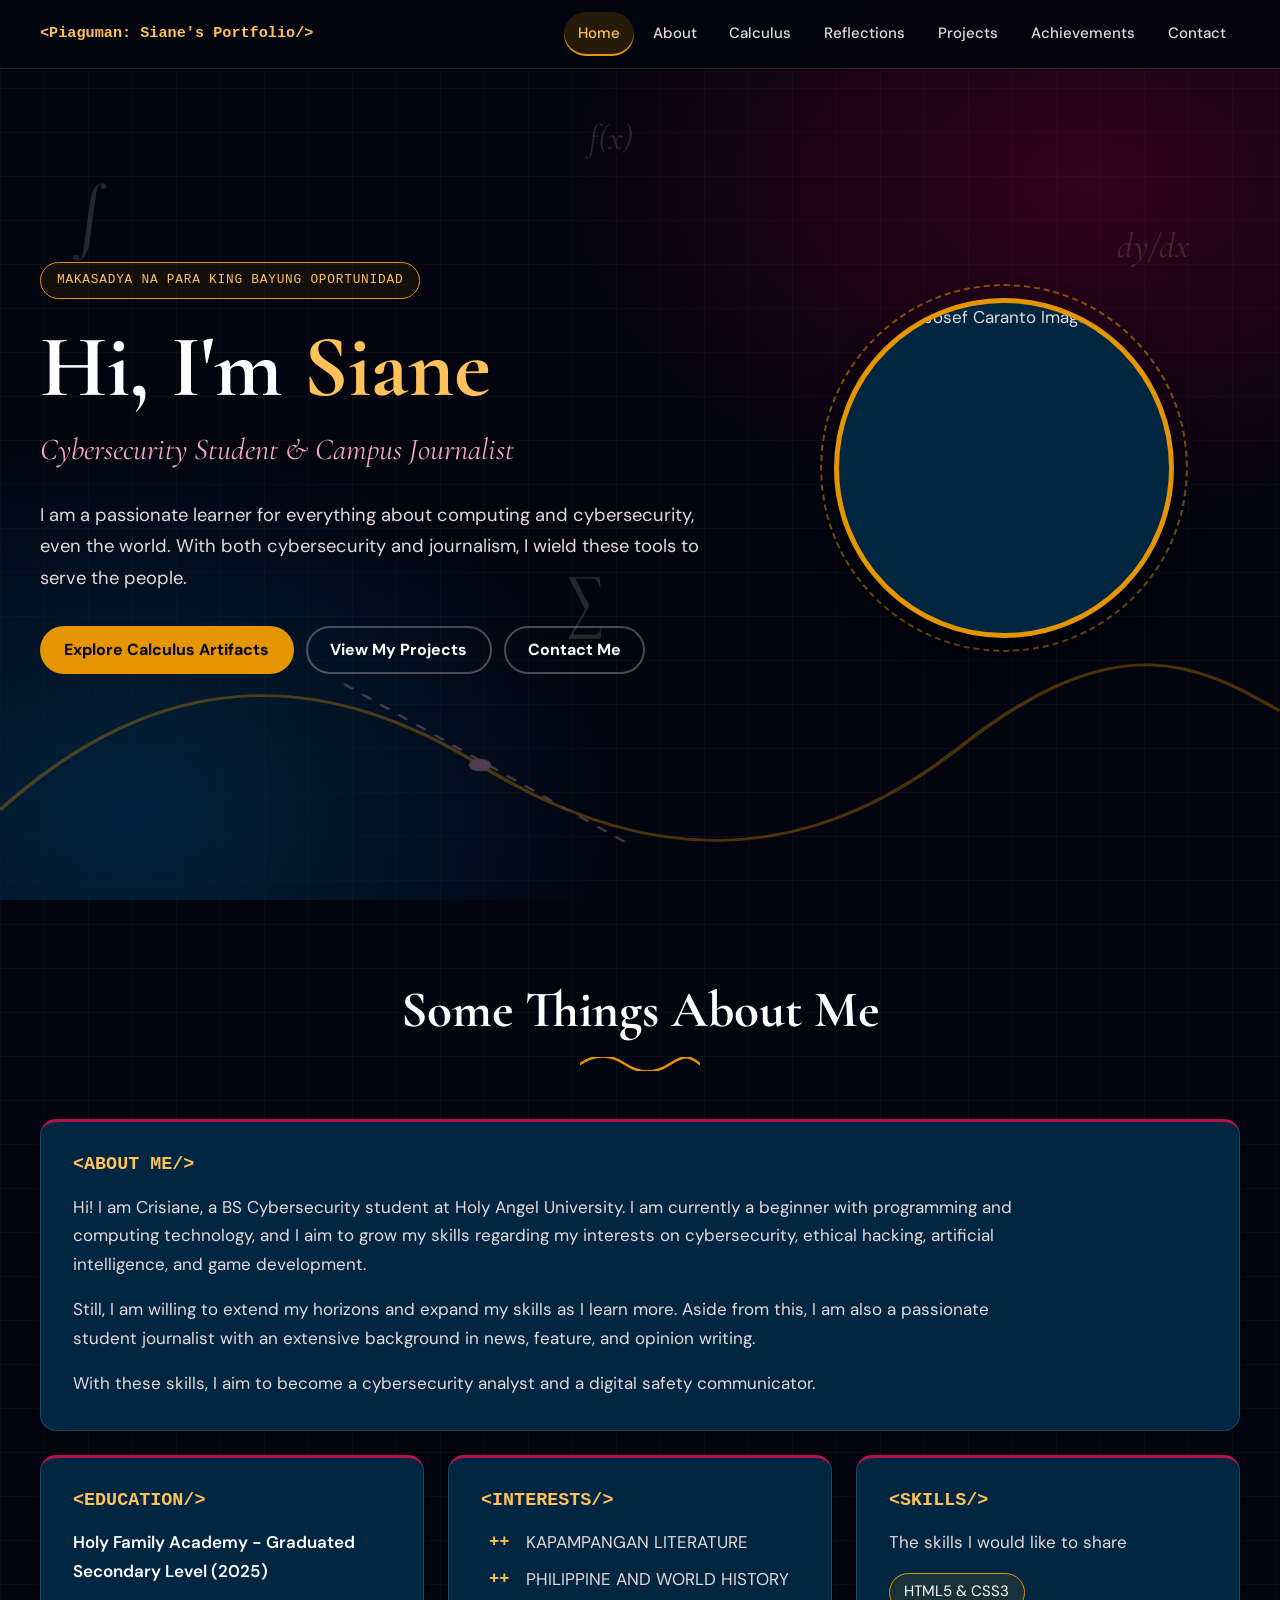
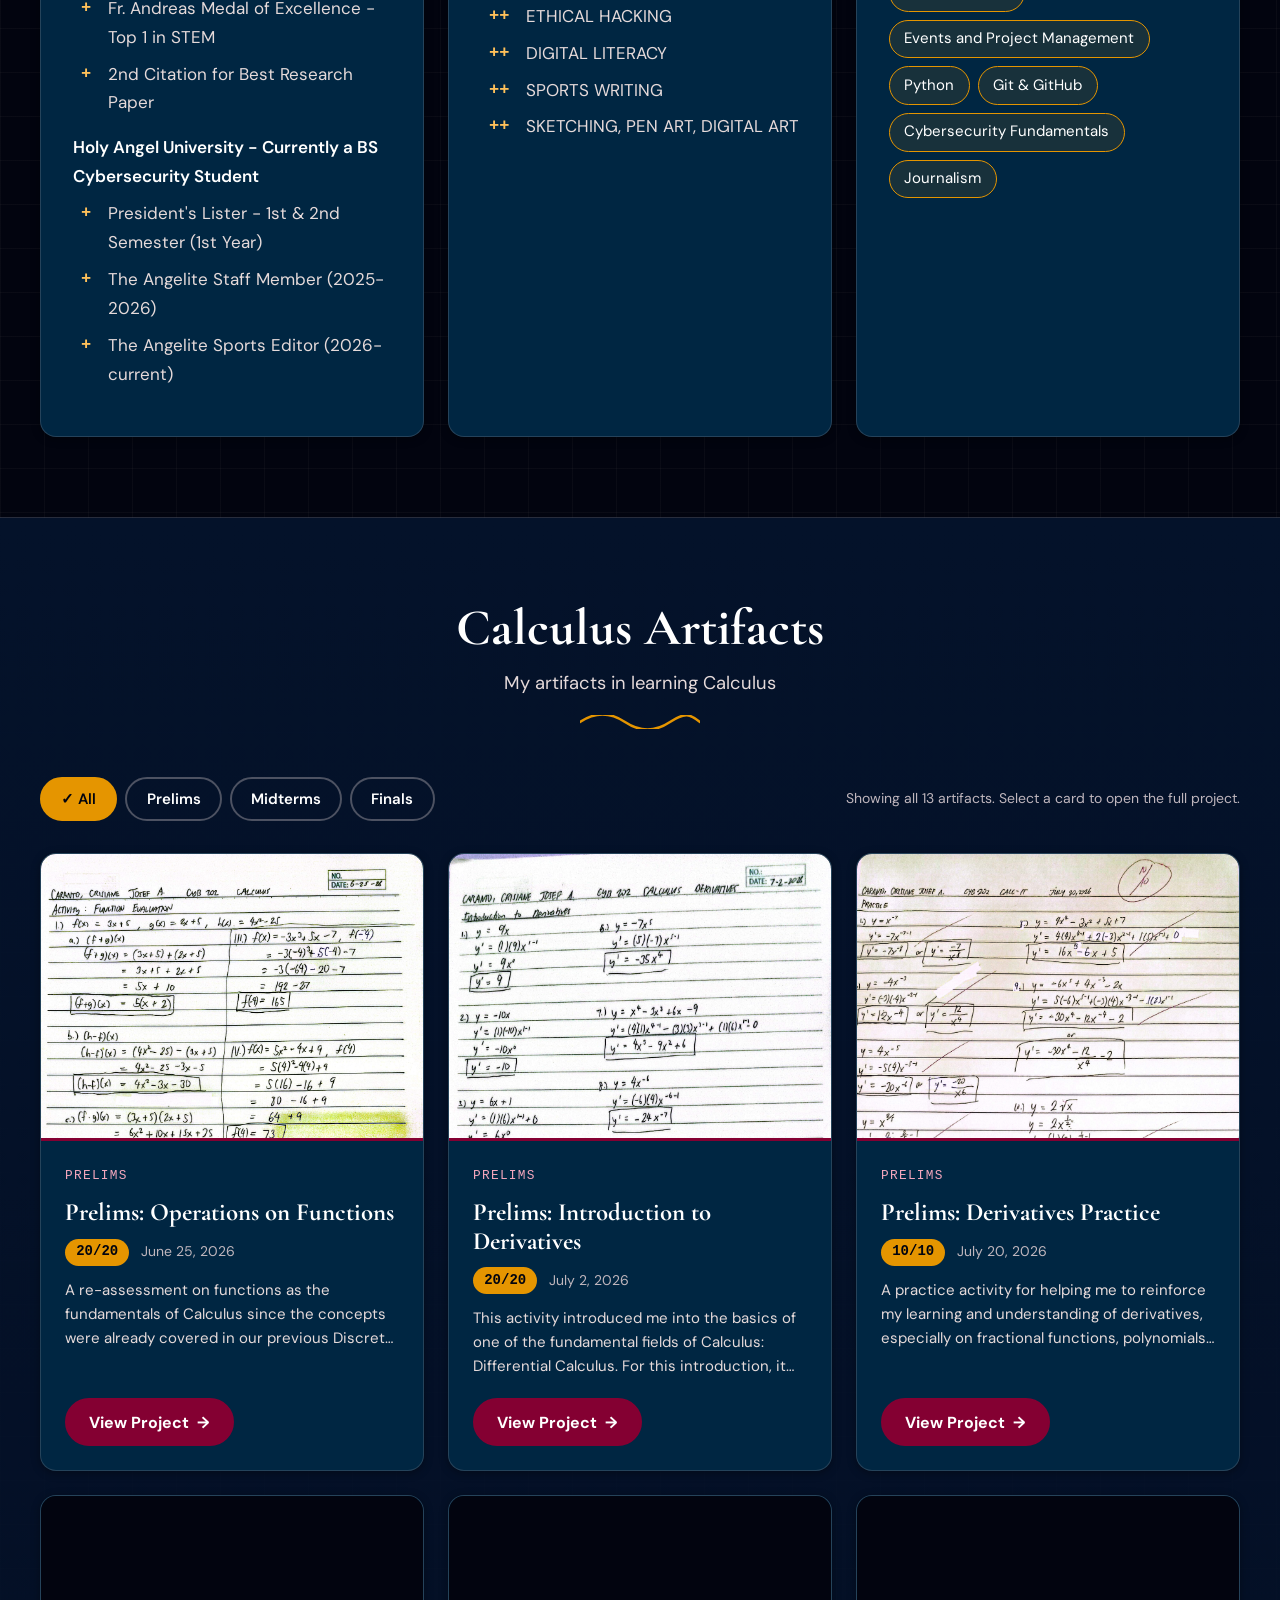
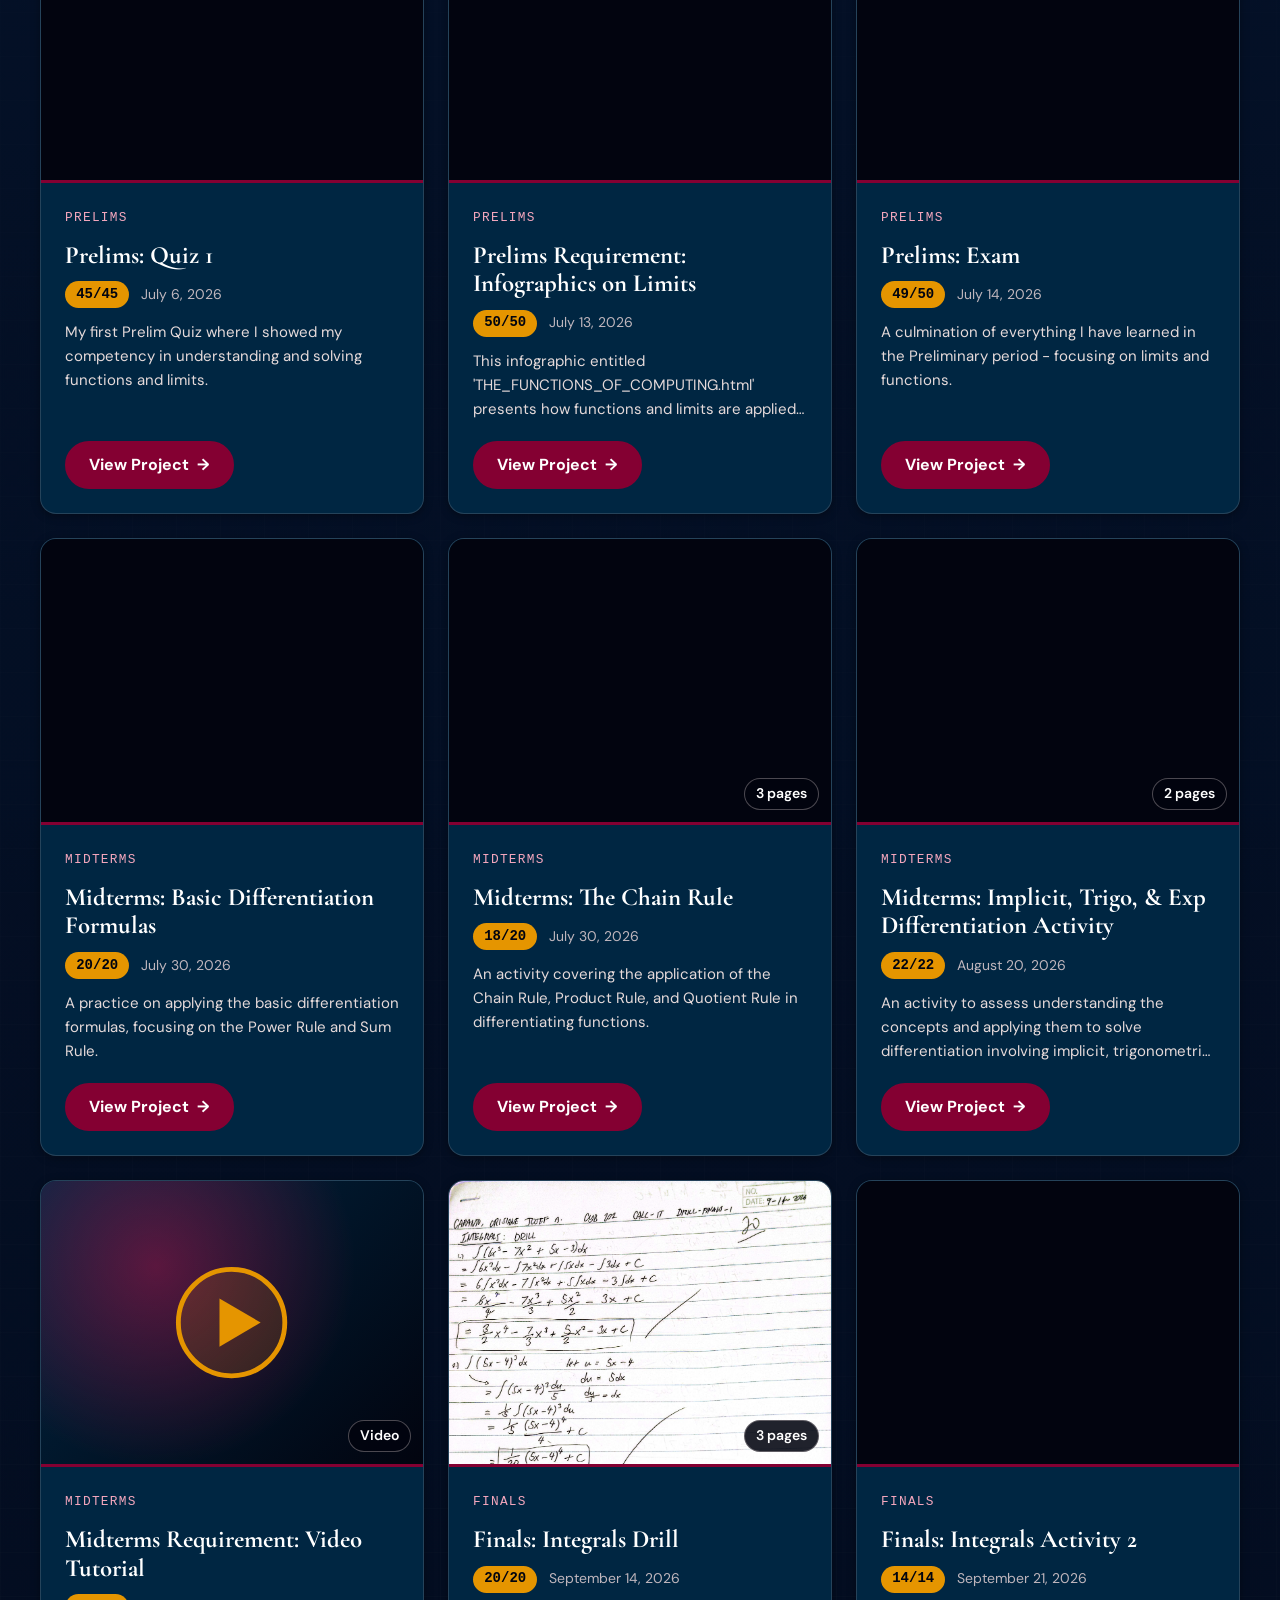
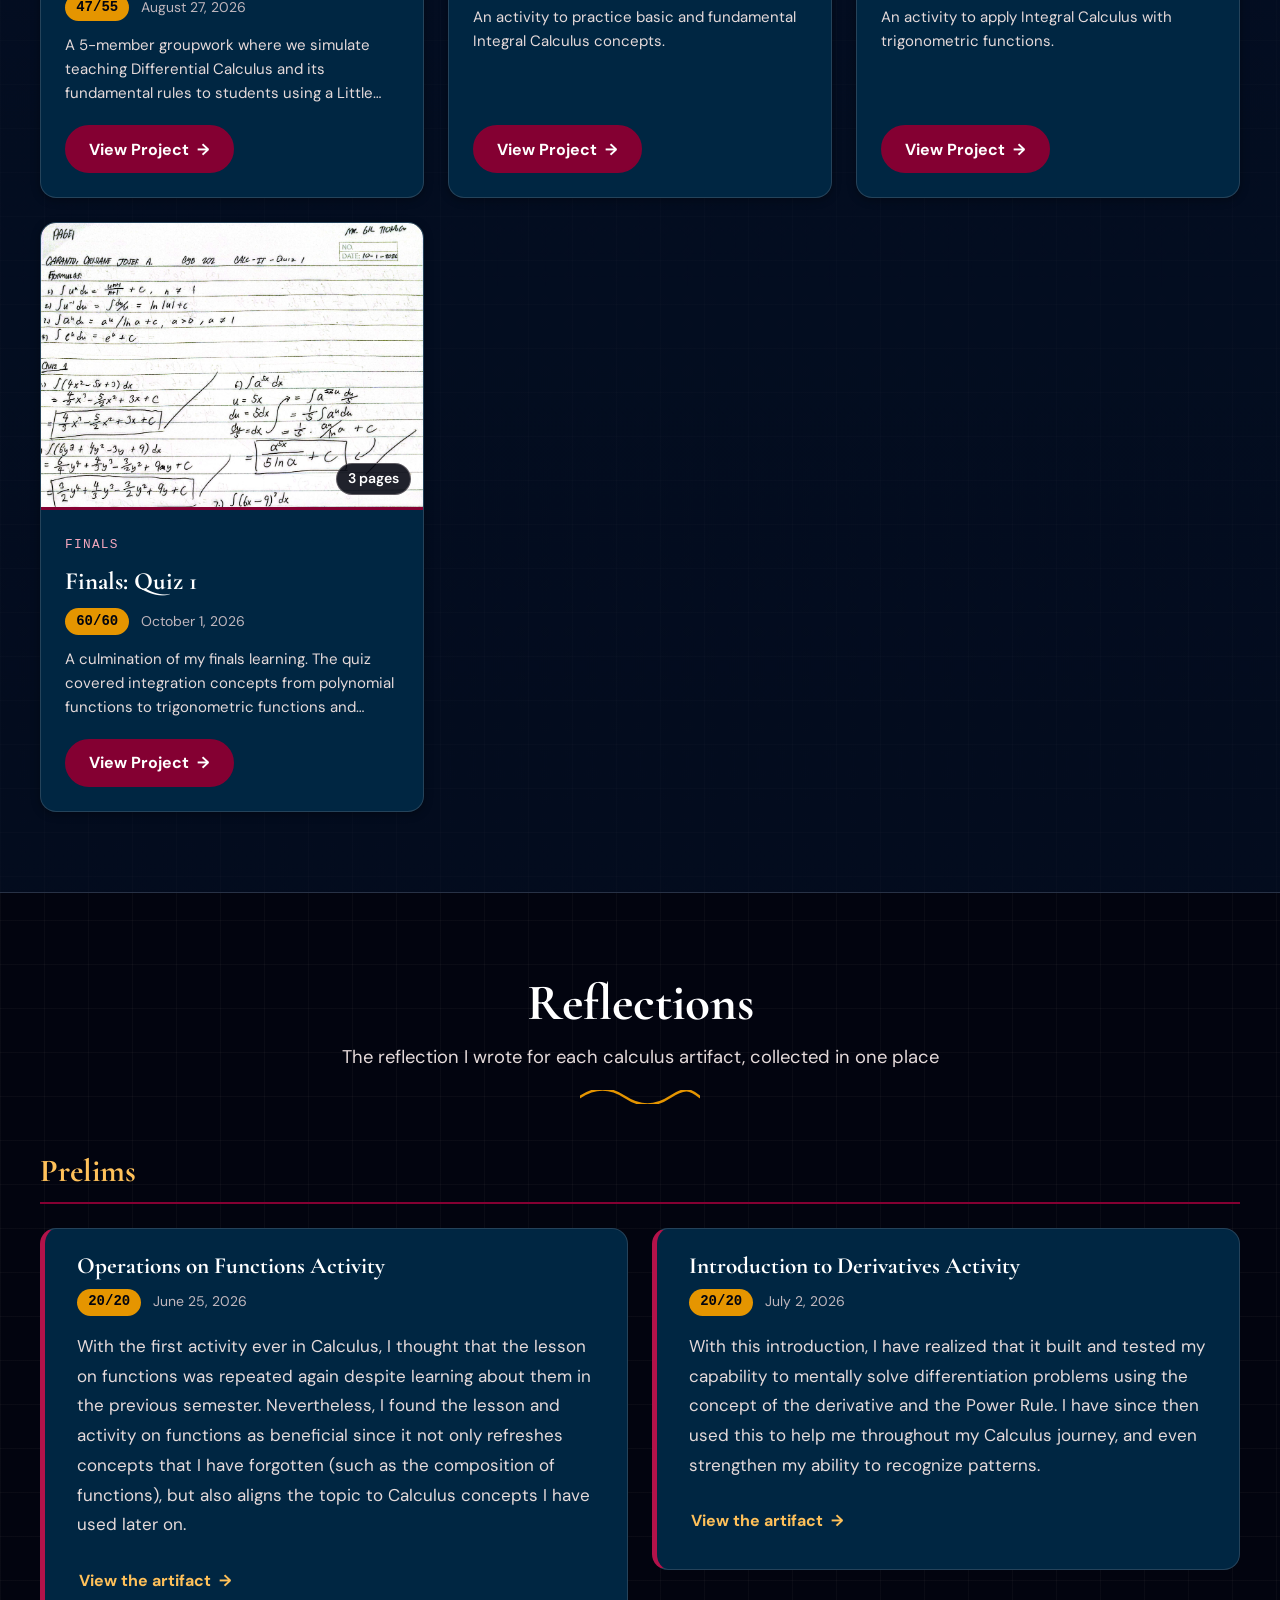
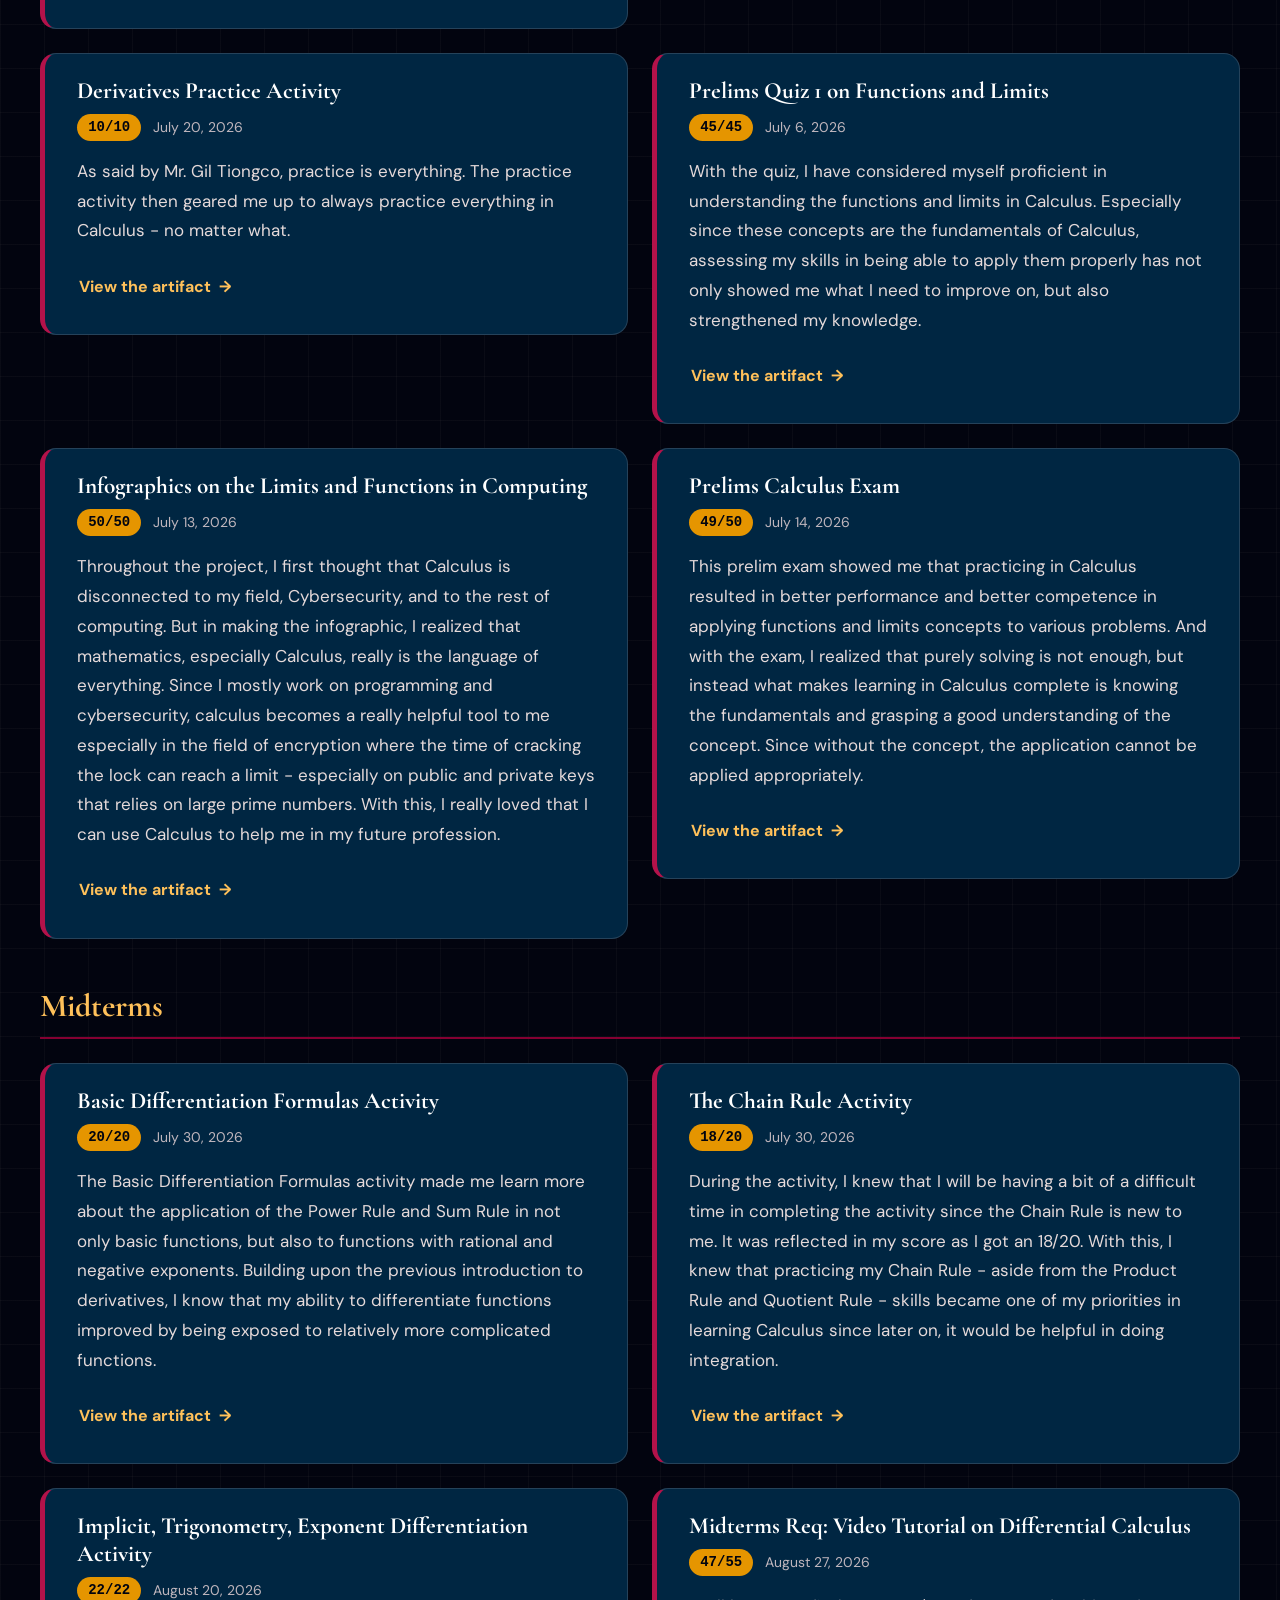
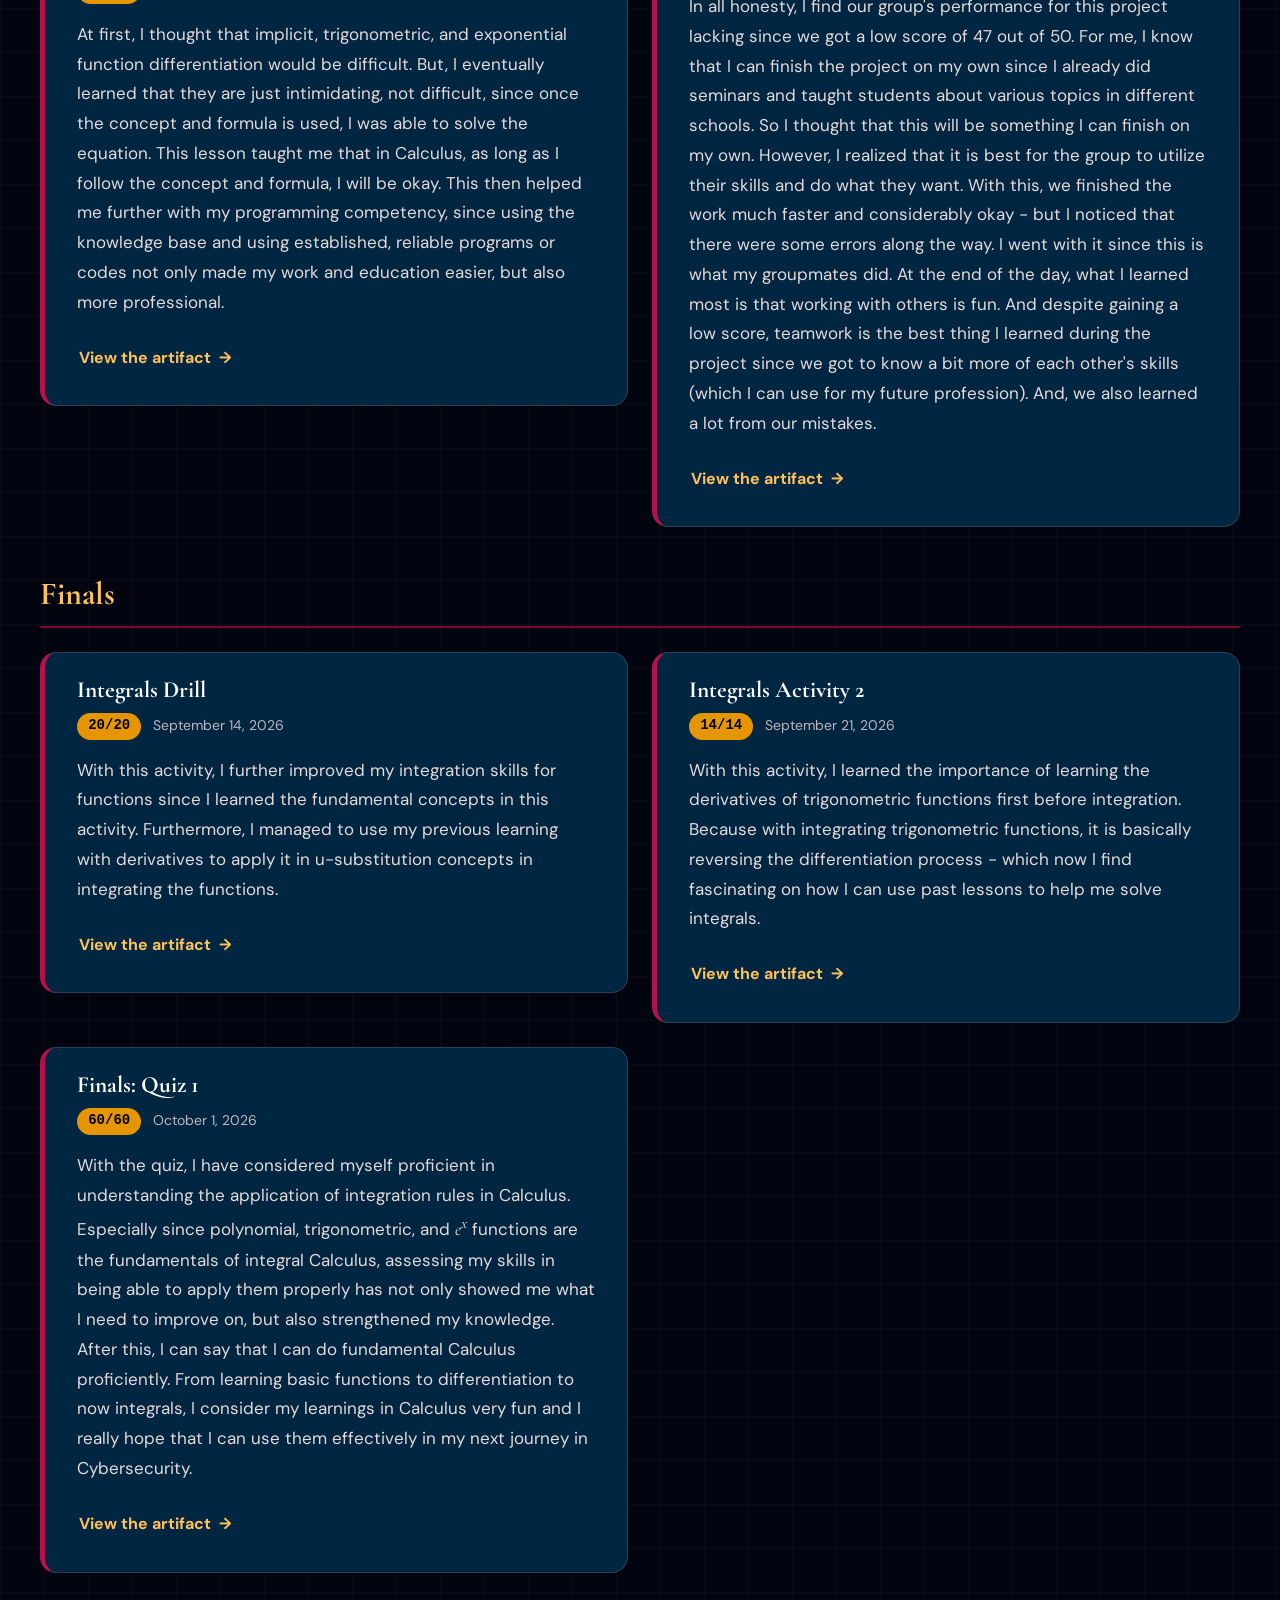
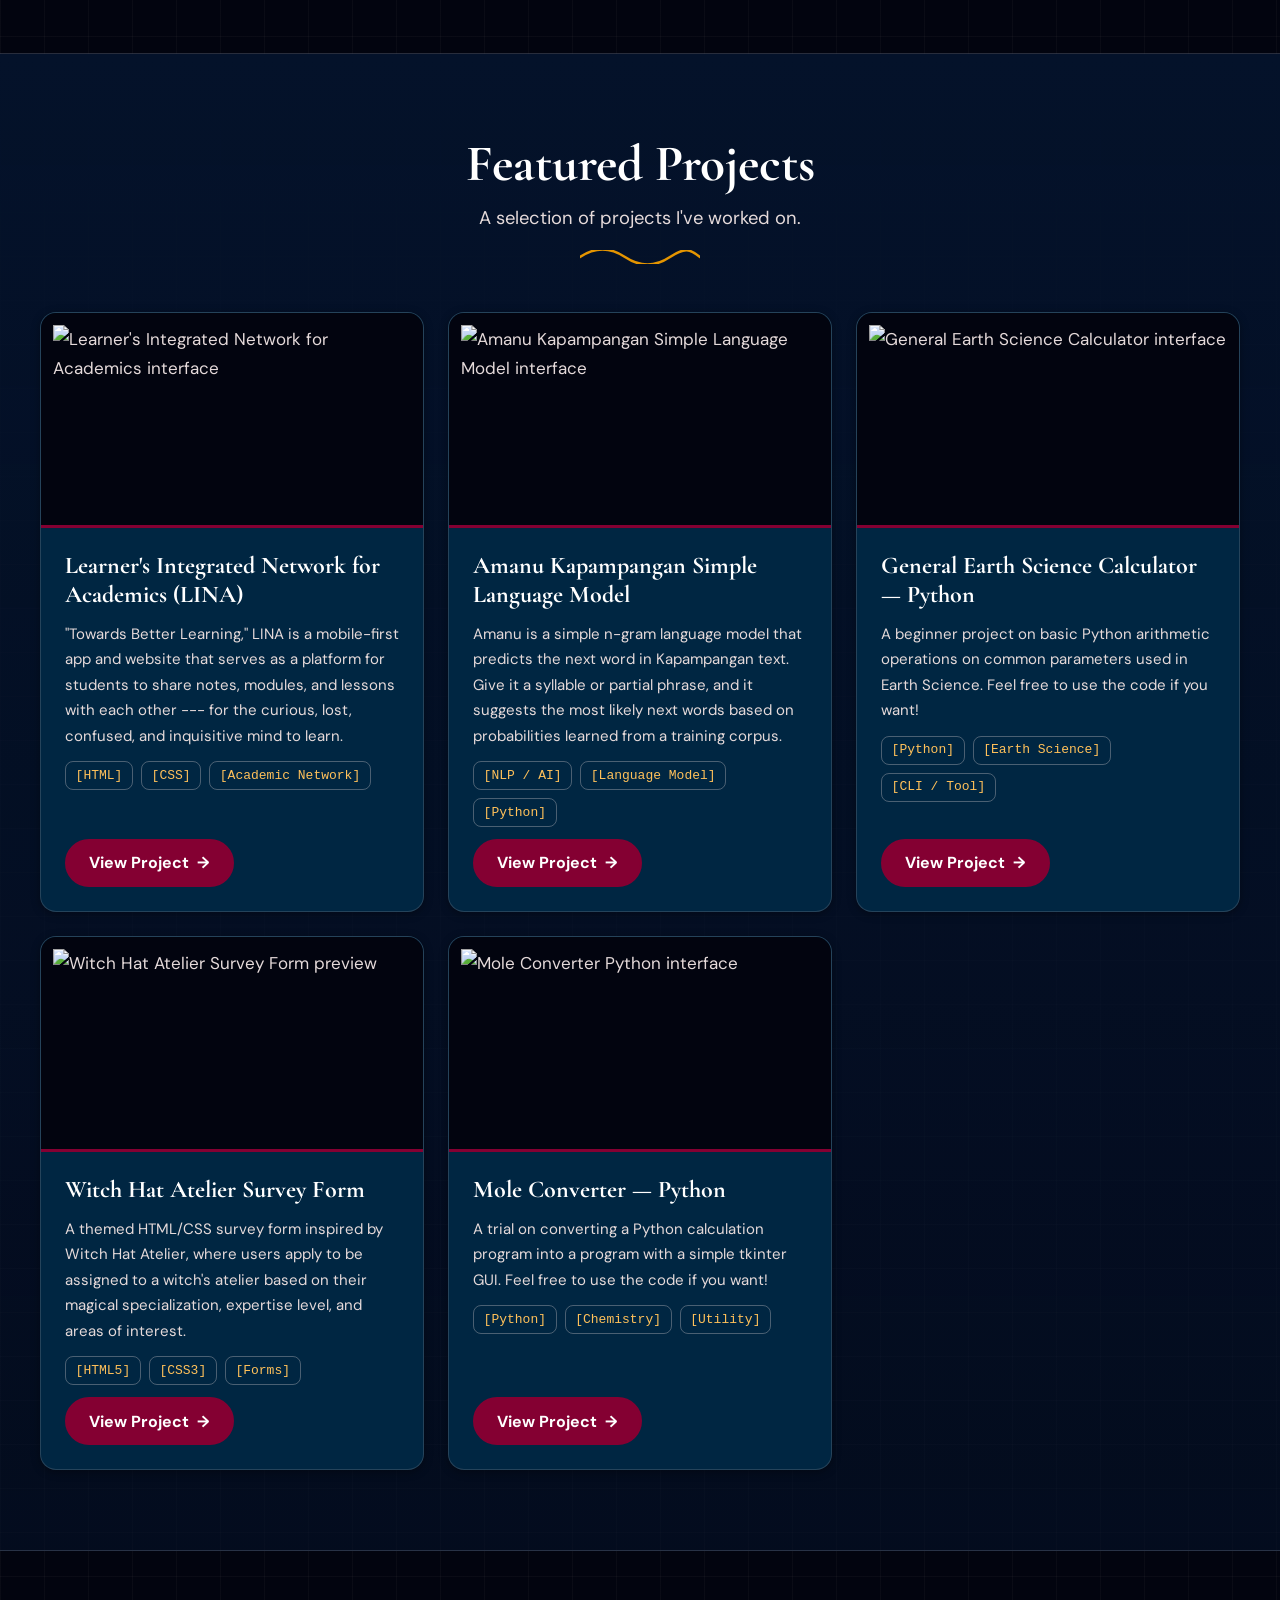
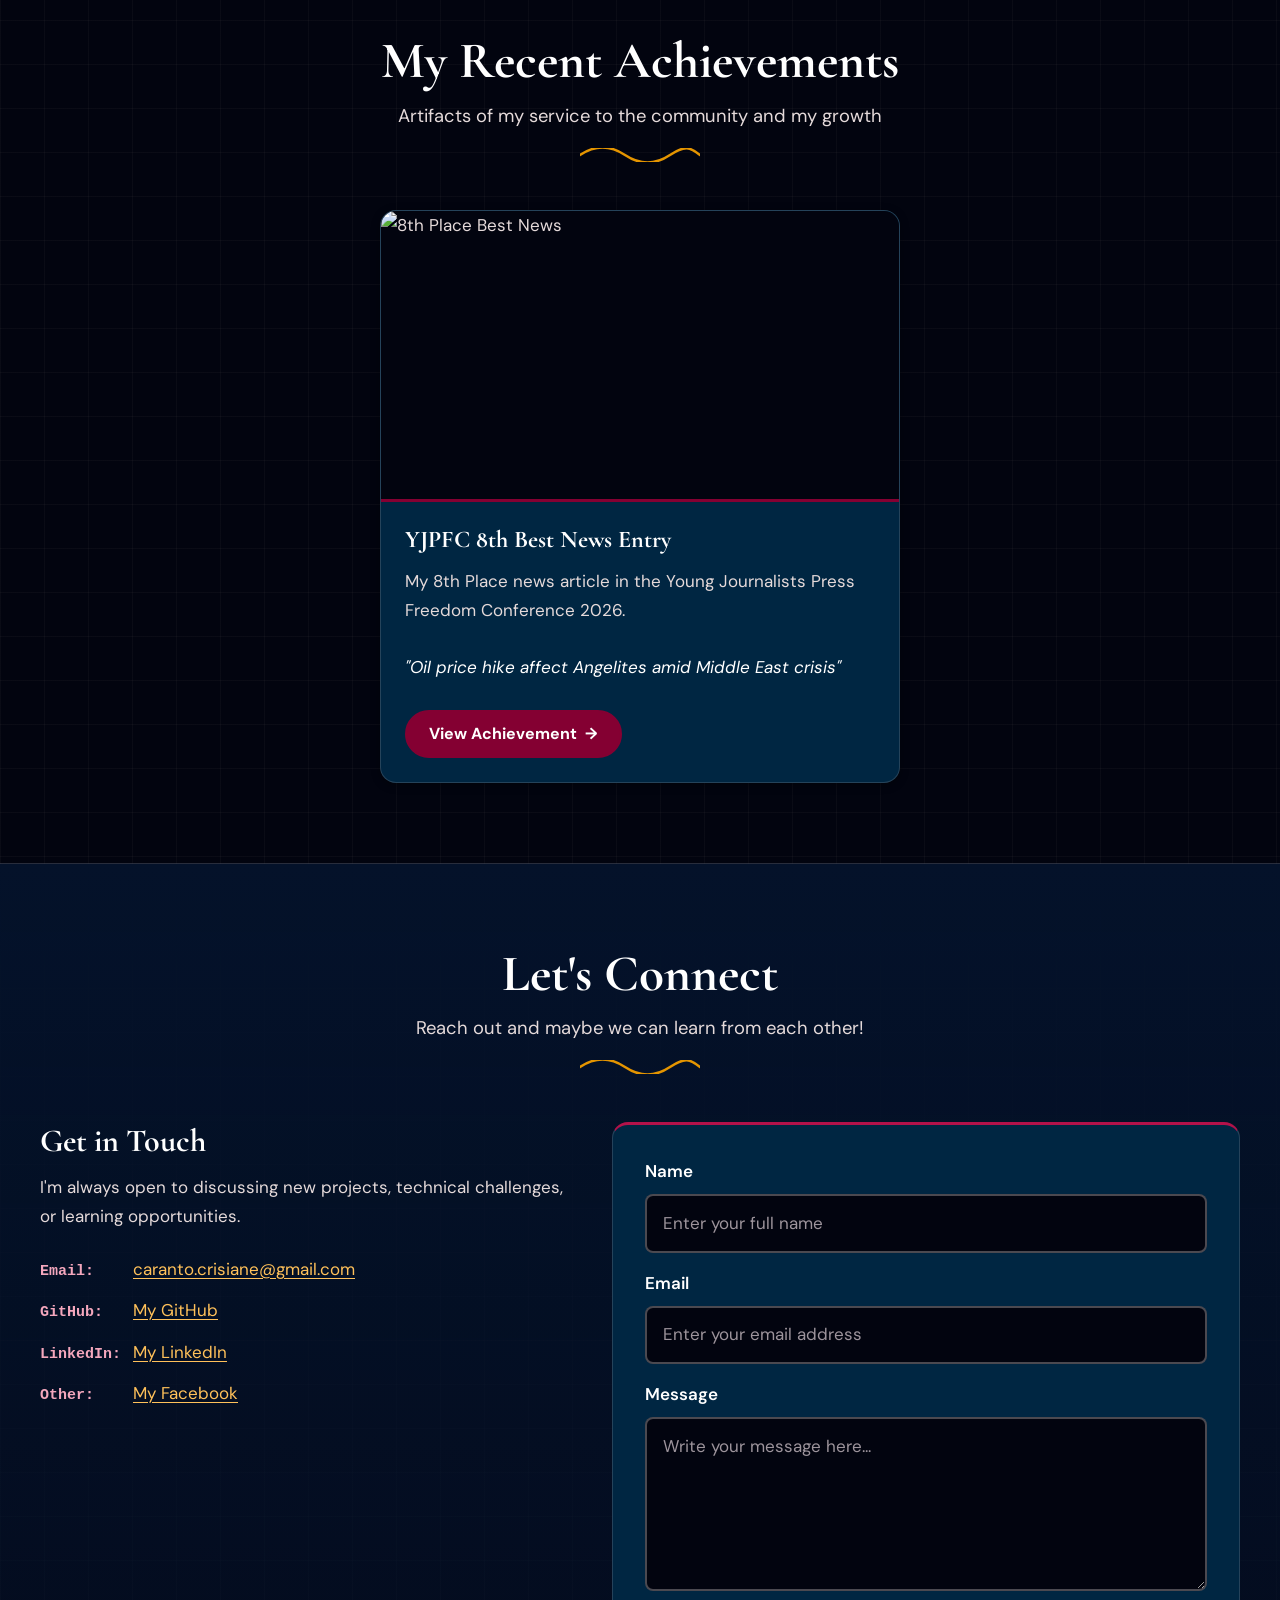
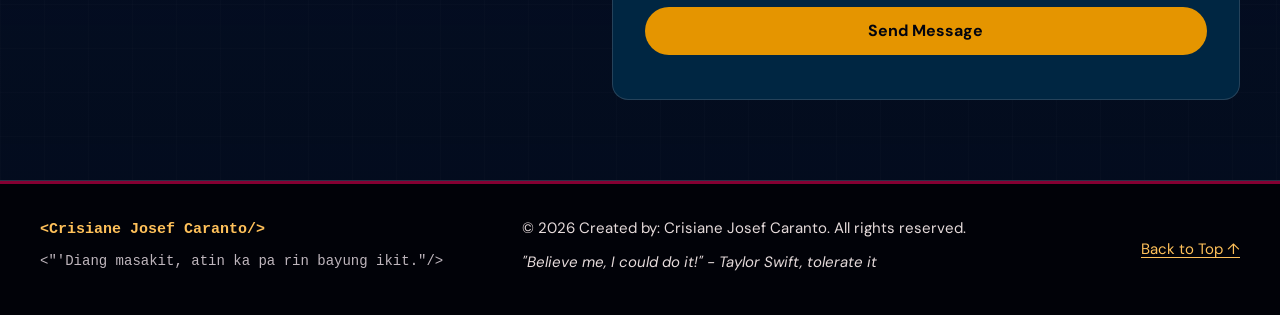
==== commit 2824c99c: "finalized the eportfolio" ====
--- a/index.html
+++ b/index.html
@@ -3,33 +3,39 @@
 <head>
     <meta charset="UTF-8">
     <meta name="viewport" content="width=device-width, initial-scale=1.0">
-    <title>Siane's Portfolio</title>
-    <link rel="stylesheet" href="styles.css">
+    <title>Siane's Portfolio | Calculus ePortfolio</title>
+    <meta name="description" content="Crisiane Josef A. Caranto's personal portfolio, featuring her Calculus artifacts, reflections, projects, and achievements.">
+    <link rel="stylesheet" href="calculus_eportfolio.css">
 
     <!--
         CARANTO, CRISIANE JOSEF A.
-        CYB 202
-        INTROWEB - FREECODECAMP FINAL CERT PROJECT
+        2CALC-IT - CALCULUS E-PORTFOLIO
+        Single-page consolidation: all calculus projects open as popup cards.
     -->
 
     <link rel="icon" type="image/png" href="https://i0.wp.com/theangelite.net/wp-content/uploads/2026/07/9-2.png?ssl=1">
     <link rel="preconnect" href="https://fonts.googleapis.com">
     <link rel="preconnect" href="https://fonts.gstatic.com" crossorigin>
-    <link href="https://fonts.googleapis.com/css2?family=Cormorant+Garamond:ital,wght@0,300..700;1,300..700&family=DM+Sans:ital,opsz,wght@0,9..40,100..1000;1,9..40,100..1000&family=Dongle&display=swap" rel="stylesheet">
+    <link href="https://fonts.googleapis.com/css2?family=Cormorant+Garamond:ital,wght@0,500..700;1,500..700&family=DM+Sans:ital,opsz,wght@0,9..40,400..700;1,9..40,400..700&display=swap" rel="stylesheet">
 </head>
 <body>
+    <a class="skip-link" href="#main">Skip to main content</a>
+
     <!-- =========================
-     NAVIGATION
-     ========================= -->
-    <header class="header">
-        <nav id="navbar" class="navbar">
-            <div class="nav-brand">
-                <a href="#welcome-section">&lt;Piaguman: Siane's Portfolio/&gt;</a>
-            </div>
-            <ul class="nav-links">
+         NAVIGATION
+         ========================= -->
+    <header class="site-header">
+        <nav id="navbar" class="navbar" aria-label="Main navigation">
+            <a class="nav-brand" href="#welcome-section">&lt;Piaguman: Siane's Portfolio/&gt;</a>
+            <button type="button" class="nav-toggle" id="nav-toggle" aria-expanded="false" aria-controls="nav-links">
+                <span class="nav-toggle-bars" aria-hidden="true"></span>
+                <span class="visually-hidden">Menu</span>
+            </button>
+            <ul class="nav-links" id="nav-links">
                 <li><a href="#welcome-section">Home</a></li>
                 <li><a href="#about">About</a></li>
                 <li><a href="#calculus">Calculus</a></li>
+                <li><a href="#reflections">Reflections</a></li>
                 <li><a href="#projects">Projects</a></li>
                 <li><a href="#achievements">Achievements</a></li>
                 <li><a href="#contact">Contact</a></li>
@@ -37,76 +43,85 @@
         </nav>
     </header>
 
-    <main>
+    <main id="main">
         <!-- =========================
-            HERO / WELCOME SECTION
-            ========================= -->
-        <section id="welcome-section" class="hero-section">
-            <div class="hero-content">
-                <div class="hero-badge">MAKASADYA NA PARA KING BAYUNG OPORTUNIDAD</div>
-                <h1 class="hero-title">
-                    Hi, I'm <span class="highlight-gold">Siane</span>
-                </h1>
-                <p class="hero-subtitle"><em>Cybersecurity Student &amp; Campus Journalist</em></p>
-                <p class="hero-description">
-                    I am a passionate learner for everything about computing and cybersecurity, even the world. With both cybersecurity and journalism, I wield these tools to serve the people.
-                </p>
-                <div class="hero-cta">
-                    <a href="#projects" class="btn btn-primary">View My Projects</a>
-                    <a href="#contact" class="btn btn-secondary">Contact Me</a>
+             HERO / WELCOME SECTION
+             ========================= -->
+        <section id="welcome-section" class="hero" aria-labelledby="hero-title">
+            <div class="hero-decor" aria-hidden="true">
+                <svg class="hero-curve" viewBox="0 0 800 300" preserveAspectRatio="none" focusable="false">
+                    <path class="curve" d="M0 200 C 100 40, 200 40, 300 150 S 500 270, 600 130 S 750 40, 800 90"/>
+                    <line class="tangent" x1="215" y1="60" x2="395" y2="240"/>
+                    <circle class="point" cx="300" cy="150" r="7"/>
+                </svg>
+                <span class="sym s1">&int;</span>
+                <span class="sym s2">dy/dx</span>
+                <span class="sym s3">&sum;</span>
+                <span class="sym s4">lim</span>
+                <span class="sym s5">f(x)</span>
+            </div>
+            <div class="hero-inner">
+                <div class="hero-content">
+                    <p class="hero-badge">MAKASADYA NA PARA KING BAYUNG OPORTUNIDAD</p>
+                    <h1 id="hero-title" class="hero-title">Hi, I'm <span class="highlight-gold">Siane</span></h1>
+                    <p class="hero-subtitle"><em>Cybersecurity Student &amp; Campus Journalist</em></p>
+                    <p class="hero-description">I am a passionate learner for everything about computing and cybersecurity, even the world. With both cybersecurity and journalism, I wield these tools to serve the people.</p>
+                    <div class="hero-cta">
+                        <a href="#calculus" class="btn btn-primary">Explore Calculus Artifacts</a>
+                        <a href="#projects" class="btn btn-secondary">View My Projects</a>
+                        <a href="#contact" class="btn btn-secondary">Contact Me</a>
+                    </div>
                 </div>
-            </div>
-            <div class="hero-img">
-                <img src="https://avatars.githubusercontent.com/u/283069488?s=400&u=10af37c33da226b0e1fc071f6a66d32d69e5a8b6&v=4" alt="Crisiane Josef Caranto Image">
+                <div class="hero-img">
+                    <img src="https://avatars.githubusercontent.com/u/283069488?s=400&amp;u=10af37c33da226b0e1fc071f6a66d32d69e5a8b6&amp;v=4" alt="Crisiane Josef Caranto Image" referrerpolicy="no-referrer">
+                </div>
             </div>
         </section>
 
         <!-- =========================
-            ABOUT SECTION
-            ========================= -->
-        <section id="about" class="about-section">
+             ABOUT SECTION
+             ========================= -->
+        <section id="about" class="section" aria-labelledby="about-title">
             <div class="section-header">
-                <h2>Some Things About Me</h2>
-                <div class="section-divider"></div>
+                <h2 id="about-title">Some Things About Me</h2>
+                <div class="section-divider" aria-hidden="true"></div>
             </div>
 
             <div class="about-grid">
-                <!-- Biography Card -->
-                <article class="about-card">
+                <article class="about-card about-card-wide">
                     <h3>&lt;ABOUT ME/&gt;</h3>
-                    <p>Hi! I am Crisiane, a BS Cybersecurity student at Holy Angel University. I am currently a beginner with programming and computing technology, and I aim to grow my skills regarding my interests on cybersecurity, ethical hacking, artificial intelligence, and game development.
-                    <br><br>Still, I am willing to extend my horizons and expand my skills as I learn more. Aside from this, I am also a passionate student journalist with an extensive background in news, feature, and opinion writing.
-                    <br><br>With these skills, I aim to become a cybersecurity analyst and a digital safety communicator.</p>
+                    <p>Hi! I am Crisiane, a BS Cybersecurity student at Holy Angel University. I am currently a beginner with programming and computing technology, and I aim to grow my skills regarding my interests on cybersecurity, ethical hacking, artificial intelligence, and game development.</p>
+                    <p>Still, I am willing to extend my horizons and expand my skills as I learn more. Aside from this, I am also a passionate student journalist with an extensive background in news, feature, and opinion writing.</p>
+                    <p>With these skills, I aim to become a cybersecurity analyst and a digital safety communicator.</p>
                 </article>
 
-                <!-- Education Card -->
                 <article class="about-card">
                     <h3>&lt;EDUCATION/&gt;</h3>
-                    <p>Holy Family Academy - Graduated Secondary Level (2025)</p>
-                    <div class="supporting-info">
-                        <p>+ Fr. Andreas Medal of Excellence - Top 1 in STEM</p>
-                        <p>+ 2nd Citation for Best Research Paper</p>
-                    </div>
-                    <p>Holy Angel University - Currently a BS Cybersecurity Student</p>
-                    <div class="supporting-info">
-                        <p>+ President's Lister - 1st &amp; 2nd Semester (1st Year)</p>
-                        <p>+ The Angelite Staff Member (2025-2026)</p>
-                        <p>+ The Angelite Sports Editor (2026-current)</p>
-                    </div>
+                    <p class="edu-school">Holy Family Academy - Graduated Secondary Level (2025)</p>
+                    <ul class="plus-list">
+                        <li>Fr. Andreas Medal of Excellence - Top 1 in STEM</li>
+                        <li>2nd Citation for Best Research Paper</li>
+                    </ul>
+                    <p class="edu-school">Holy Angel University - Currently a BS Cybersecurity Student</p>
+                    <ul class="plus-list">
+                        <li>President's Lister - 1st &amp; 2nd Semester (1st Year)</li>
+                        <li>The Angelite Staff Member (2025-2026)</li>
+                        <li>The Angelite Sports Editor (2026-current)</li>
+                    </ul>
                 </article>
 
-                <!-- Interests Card -->
                 <article class="about-card">
                     <h3>&lt;INTERESTS/&gt;</h3>
-                    <p>++ KAPAMPANGAN LITERATURE</p>
-                    <p>++ PHILIPPINE AND WORLD HISTORY</p>
-                    <p>++ ETHICAL HACKING</p>
-                    <p>++ DIGITAL LITERACY</p>
-                    <p>++ SPORTS WRITING</p>
-                    <p>++ SKETCHING, PEN ART, DIGITAL ART</p>
+                    <ul class="plus-list plus-list-double">
+                        <li>KAPAMPANGAN LITERATURE</li>
+                        <li>PHILIPPINE AND WORLD HISTORY</li>
+                        <li>ETHICAL HACKING</li>
+                        <li>DIGITAL LITERACY</li>
+                        <li>SPORTS WRITING</li>
+                        <li>SKETCHING, PEN ART, DIGITAL ART</li>
+                    </ul>
                 </article>
 
-                <!-- Skills Card -->
                 <article class="about-card">
                     <h3>&lt;SKILLS/&gt;</h3>
                     <p>The skills I would like to share</p>
@@ -123,369 +138,447 @@
         </section>
 
         <!-- =========================
-            PROJECTS SECTION
-            ========================= -->
-        <section id="projects" class="projects-section">
-            <div id="calculus" class="section-header">
-                <h2>Calculus Artifacts</h2>
+             CALCULUS ARTIFACTS (project gallery with popup cards)
+             ========================= -->
+        <section id="calculus" class="section section-alt" aria-labelledby="calculus-title">
+            <div class="section-header">
+                <h2 id="calculus-title">Calculus Artifacts</h2>
                 <p class="section-subtitle">My artifacts in learning Calculus</p>
-                <div class="section-divider"></div>
-            </div>
-
-           <!-- =========================
-            PRELIMS SECTION
-            ========================= -->
-            <div class="calculus-projects">
-                <div class="calculus-project-card">
-                    <h4 class="calc-title">Prelims: Operations on Functions</h4>
-                    <h6 class="score-container">Score: <span class="score">20/20</span></h6>
-                    <a href="prlm-ops-on-func.html"
-                        rel="noopener noreferrer"
-                        class="btn-project">
-                        View Project &rarr;
-                    </a>
+                <div class="section-divider" aria-hidden="true"></div>
+            </div>
+
+            <div class="gallery-tools">
+                <div class="filter-group" role="group" aria-label="Filter calculus artifacts by period">
+                    <button type="button" class="chip" data-filter="all" aria-pressed="true">All</button>
+                    <button type="button" class="chip" data-filter="Prelims" aria-pressed="false">Prelims</button>
+                    <button type="button" class="chip" data-filter="Midterms" aria-pressed="false">Midterms</button>
+                    <button type="button" class="chip" data-filter="Finals" aria-pressed="false">Finals</button>
                 </div>
-            </div>
-            <div class="calculus-projects">
-                <div class="calculus-project-card">
-                    <h4 class="calc-title">Prelims: Introduction to Derivatives</h4>
-                    <h6 class="score-container">Score: <span class="score">20/20</span></h6>
-                    <a href="prlm-intro-diff.html"
-                        rel="noopener noreferrer"
-                        class="btn-project">
-                        View Project &rarr;
-                    </a>
-                </div>
-            </div>
-            <div class="calculus-projects">
-                <div class="calculus-project-card">
-                    <h4 class="calc-title">Prelims: Derivatives Practice</h4>
-                    <h6 class="score-container">Score: <span class="score">10/10</span></h6>
-                    <a href="prlm-diffprac.html"
-                        rel="noopener noreferrer"
-                        class="btn-project">
-                        View Project &rarr;
-                    </a>
-                </div>
-            </div>
-            <div class="calculus-projects">
-                <div class="calculus-project-card">
-                    <h4 class="calc-title">Prelims: Quiz 1</h4>
-                    <h6 class="score-container">Score: <span class="score">45/45</span></h6>
-                    <a href="prlm-quiz1.html"
-                        rel="noopener noreferrer"
-                        class="btn-project">
-                        View Project &rarr;
-                    </a>
-                </div>
-            </div>
-            <div class="calculus-projects">
-                <div class="calculus-project-card">
-                    <h4 class="calc-title">Prelims Requirement: Infographics on Limits</h4>
-                    <h6 class="score-container">Score: <span class="score">50/50</span></h6>
-                    <a href="prlm-req.html"
-                        rel="noopener noreferrer"
-                        class="btn-project">
-                        View Project &rarr;
-                    </a>
-                </div>
-            </div>
-            <div class="calculus-projects">
-                <div class="calculus-project-card">
-                    <h4 class="calc-title">Prelims: Exam</h4>
-                    <h6 class="score-container">Score: <span class="score">49/50</span></h6>
-                    <a href="prlm-exam.html"
-                        rel="noopener noreferrer"
-                        class="btn-project">
-                        View Project &rarr;
-                    </a>
-                </div>
-            </div>
-
-            <!-- =========================
-            MIDTERMS SECTION
-            ========================= -->
-            <div class="calculus-projects">
-                <div class="calculus-project-card">
-                    <h4 class="calc-title">Midterms: Basic Differentiation Formulas</h4>
-                    <h6 class="score-container">Score: <span class="score">20/20</span></h6>
-                    <a href="mid-basic-diff-formula.html"
-                        rel="noopener noreferrer"
-                        class="btn-project">
-                        View Project &rarr;
-                    </a>
-                </div>
-            </div>
-            <div class="calculus-projects">
-                <div class="calculus-project-card">
-                    <h4 class="calc-title">Midterms: The Chain Rule</h4>
-                    <h6 class="score-container">Score: <span class="score">18/20</span></h6>
-                    <a href="mid-chain-rule.html"
-                        rel="noopener noreferrer"
-                        class="btn-project">
-                        View Project &rarr;
-                    </a>
-                </div>
-            </div>
-            <div class="calculus-projects">
-                <div class="calculus-project-card">
-                    <h4 class="calc-title">Midterms: Implicit, Trigo, & Exp Differentiation Activity</h4>
-                    <h6 class="score-container">Score: <span class="score">22/22</span></h6>
-                    <a href="mid-imptri.html"
-                        rel="noopener noreferrer"
-                        class="btn-project">
-                        View Project &rarr;
-                    </a>
-                </div>
-            </div>
-            <div class="calculus-projects">
-                <div class="calculus-project-card">
-                    <h4 class="calc-title">Midterms Requirement: Video Tutorial</h4>
-                    <h6 class="score-container">Score: <span class="score">47/55</span></h6>
-                    <a href="mid-req.html"
-                        rel="noopener noreferrer"
-                        class="btn-project">
-                        View Project &rarr;
-                    </a>
-                </div>
-            </div>
-            <!-- =========================
-            FINALS SECTION
-            ========================= -->
-            <div class="calculus-projects">
-                <div class="calculus-project-card">
-                    <h4 class="calc-title">Finals: Integrals Drill</h4>
-                    <h6 class="score-container">Score: <span class="score">20/20</span></h6>
-                    <a href="finals-integ-drill.html"
-                        rel="noopener noreferrer"
-                        class="btn-project">
-                        View Project &rarr;
-                    </a>
-                </div>
-            </div>
-            <div class="calculus-projects">
-                <div class="calculus-project-card">
-                    <h4 class="calc-title">Finals: Integrals Activity 2</h4>
-                    <h6 class="score-container">Score: <span class="score">14/14</span></h6>
-                    <a href="finals-act2.html"
-                        rel="noopener noreferrer"
-                        class="btn-project">
-                        View Project &rarr;
-                    </a>
-                </div>
-            </div>
-            <div class="calculus-projects">
-                <div class="calculus-project-card">
-                    <h4 class="calc-title">Finals: Quiz 1</h4>
-                    <h6 class="score-container">Score: <span class="score">60/60</span></h6>
-                    <a href="finals-quiz1.html"
-                        rel="noopener noreferrer"
-                        class="btn-project">
-                        View Project &rarr;
-                    </a>
-                </div>
-            </div>
-
+                <p class="gallery-count" id="gallery-count" role="status" aria-live="polite">Showing all 13 artifacts. Select a card to open the full project.</p>
+            </div>
+
+            <div class="card-grid" id="card-grid">
+          <article class="card" data-period="Prelims">
+            <div class="card-media"><img src="project_images/prlm-ops_on_functions.jpg" alt="" loading="lazy" decoding="async"></div>
+            <div class="card-body">
+              <p class="card-eyebrow">Prelims</p>
+              <h3 class="card-title">Prelims: Operations on Functions</h3>
+              <p class="card-score"><span class="score-badge"><span class="visually-hidden">Score: </span>20/20</span>
+                <time datetime="2026-06-25">June 25, 2026</time></p>
+              <p class="card-preview">A re-assessment on functions as the fundamentals of Calculus since the concepts were already covered in our previous Discrete Maths subject. It helped re-angle my mind towards a mind-space where I would Calculus with basic understanding and structure - since I think that the lessons in Calculus I learned relates back to functions.</p>
+              <button type="button" class="btn btn-card card-open" data-project="prlm-ops-on-func" aria-haspopup="dialog" aria-label="View Project: Prelims: Operations on Functions">View Project <span aria-hidden="true">&rarr;</span></button>
+            </div>
+          </article>
+          <article class="card" data-period="Prelims">
+            <div class="card-media"><img src="project_images/prlm-intro-diff.jpg" alt="" loading="lazy" decoding="async"></div>
+            <div class="card-body">
+              <p class="card-eyebrow">Prelims</p>
+              <h3 class="card-title">Prelims: Introduction to Derivatives</h3>
+              <p class="card-score"><span class="score-badge"><span class="visually-hidden">Score: </span>20/20</span>
+                <time datetime="2026-07-02">July 2, 2026</time></p>
+              <p class="card-preview">This activity introduced me into the basics of one of the fundamental fields of Calculus: Differential Calculus. For this introduction, it assessed my application of the fundamental rules on differentiation such as the Power Rule.</p>
+              <button type="button" class="btn btn-card card-open" data-project="prlm-intro-diff" aria-haspopup="dialog" aria-label="View Project: Prelims: Introduction to Derivatives">View Project <span aria-hidden="true">&rarr;</span></button>
+            </div>
+          </article>
+          <article class="card" data-period="Prelims">
+            <div class="card-media"><img src="project_images/prlm-diffprac.jpg" alt="" loading="lazy" decoding="async"></div>
+            <div class="card-body">
+              <p class="card-eyebrow">Prelims</p>
+              <h3 class="card-title">Prelims: Derivatives Practice</h3>
+              <p class="card-score"><span class="score-badge"><span class="visually-hidden">Score: </span>10/10</span>
+                <time datetime="2026-07-20">July 20, 2026</time></p>
+              <p class="card-preview">A practice activity for helping me to reinforce my learning and understanding of derivatives, especially on fractional functions, polynomials, and root exponents.</p>
+              <button type="button" class="btn btn-card card-open" data-project="prlm-diffprac" aria-haspopup="dialog" aria-label="View Project: Prelims: Derivatives Practice">View Project <span aria-hidden="true">&rarr;</span></button>
+            </div>
+          </article>
+          <article class="card" data-period="Prelims">
+            <div class="card-media"><img src="project_images/prlm-quiz1.jpg" alt="" loading="lazy" decoding="async"></div>
+            <div class="card-body">
+              <p class="card-eyebrow">Prelims</p>
+              <h3 class="card-title">Prelims: Quiz 1</h3>
+              <p class="card-score"><span class="score-badge"><span class="visually-hidden">Score: </span>45/45</span>
+                <time datetime="2026-07-06">July 6, 2026</time></p>
+              <p class="card-preview">My first Prelim Quiz where I showed my competency in understanding and solving functions and limits.</p>
+              <button type="button" class="btn btn-card card-open" data-project="prlm-quiz1" aria-haspopup="dialog" aria-label="View Project: Prelims: Quiz 1">View Project <span aria-hidden="true">&rarr;</span></button>
+            </div>
+          </article>
+          <article class="card" data-period="Prelims">
+            <div class="card-media"><img src="project_images/prlm-req.png" alt="" loading="lazy" decoding="async"></div>
+            <div class="card-body">
+              <p class="card-eyebrow">Prelims</p>
+              <h3 class="card-title">Prelims Requirement: Infographics on Limits</h3>
+              <p class="card-score"><span class="score-badge"><span class="visually-hidden">Score: </span>50/50</span>
+                <time datetime="2026-07-13">July 13, 2026</time></p>
+              <p class="card-preview">This infographic entitled 'THE_FUNCTIONS_OF_COMPUTING.html' presents how functions and limits are applied to different disciplines in the field of computing. From designing computer systems and Artificial Intelligence, to Data Science and Analytics and Internet, Web, and Security, functions and limits are applied to innovate and further improve upon our current technologies not only to make them more efficient, but also better for user experience.</p>
+              <button type="button" class="btn btn-card card-open" data-project="prlm-req" aria-haspopup="dialog" aria-label="View Project: Prelims Requirement: Infographics on Limits">View Project <span aria-hidden="true">&rarr;</span></button>
+            </div>
+          </article>
+          <article class="card" data-period="Prelims">
+            <div class="card-media"><img src="project_images/prlm-exam.jpg" alt="" loading="lazy" decoding="async"></div>
+            <div class="card-body">
+              <p class="card-eyebrow">Prelims</p>
+              <h3 class="card-title">Prelims: Exam</h3>
+              <p class="card-score"><span class="score-badge"><span class="visually-hidden">Score: </span>49/50</span>
+                <time datetime="2026-07-14">July 14, 2026</time></p>
+              <p class="card-preview">A culmination of everything I have learned in the Preliminary period - focusing on limits and functions.</p>
+              <button type="button" class="btn btn-card card-open" data-project="prlm-exam" aria-haspopup="dialog" aria-label="View Project: Prelims: Exam">View Project <span aria-hidden="true">&rarr;</span></button>
+            </div>
+          </article>
+          <article class="card" data-period="Midterms">
+            <div class="card-media"><img src="project_images/mid-basic-diff-formulas.jpg" alt="" loading="lazy" decoding="async"></div>
+            <div class="card-body">
+              <p class="card-eyebrow">Midterms</p>
+              <h3 class="card-title">Midterms: Basic Differentiation Formulas</h3>
+              <p class="card-score"><span class="score-badge"><span class="visually-hidden">Score: </span>20/20</span>
+                <time datetime="2026-07-30">July 30, 2026</time></p>
+              <p class="card-preview">A practice on applying the basic differentiation formulas, focusing on the Power Rule and Sum Rule.</p>
+              <button type="button" class="btn btn-card card-open" data-project="mid-basic-diff-formula" aria-haspopup="dialog" aria-label="View Project: Midterms: Basic Differentiation Formulas">View Project <span aria-hidden="true">&rarr;</span></button>
+            </div>
+          </article>
+          <article class="card" data-period="Midterms">
+            <div class="card-media"><img src="project_images/mid-chain-rule-1.jpg" alt="" loading="lazy" decoding="async"><span class="card-pages">3 pages</span></div>
+            <div class="card-body">
+              <p class="card-eyebrow">Midterms</p>
+              <h3 class="card-title">Midterms: The Chain Rule</h3>
+              <p class="card-score"><span class="score-badge"><span class="visually-hidden">Score: </span>18/20</span>
+                <time datetime="2026-07-30">July 30, 2026</time></p>
+              <p class="card-preview">An activity covering the application of the Chain Rule, Product Rule, and Quotient Rule in differentiating functions.</p>
+              <button type="button" class="btn btn-card card-open" data-project="mid-chain-rule" aria-haspopup="dialog" aria-label="View Project: Midterms: The Chain Rule">View Project <span aria-hidden="true">&rarr;</span></button>
+            </div>
+          </article>
+          <article class="card" data-period="Midterms">
+            <div class="card-media"><img src="project_images/mid-imptri-1.jpg" alt="" loading="lazy" decoding="async"><span class="card-pages">2 pages</span></div>
+            <div class="card-body">
+              <p class="card-eyebrow">Midterms</p>
+              <h3 class="card-title">Midterms: Implicit, Trigo, &amp; Exp Differentiation Activity</h3>
+              <p class="card-score"><span class="score-badge"><span class="visually-hidden">Score: </span>22/22</span>
+                <time datetime="2026-08-20">August 20, 2026</time></p>
+              <p class="card-preview">An activity to assess understanding the concepts and applying them to solve differentiation involving implicit, trigonometric, and exponential functions.</p>
+              <button type="button" class="btn btn-card card-open" data-project="mid-imptri" aria-haspopup="dialog" aria-label="View Project: Midterms: Implicit, Trigo, &amp; Exp Differentiation Activity">View Project <span aria-hidden="true">&rarr;</span></button>
+            </div>
+          </article>
+          <article class="card" data-period="Midterms">
+            <div class="card-media card-media-video"><svg class="card-play" viewBox="0 0 120 120" aria-hidden="true" focusable="false"><circle cx="60" cy="60" r="44"/><path d="M50 40v40l34-20z"/></svg><span class="card-pages">Video</span></div>
+            <div class="card-body">
+              <p class="card-eyebrow">Midterms</p>
+              <h3 class="card-title">Midterms Requirement: Video Tutorial</h3>
+              <p class="card-score"><span class="score-badge"><span class="visually-hidden">Score: </span>47/55</span>
+                <time datetime="2026-08-27">August 27, 2026</time></p>
+              <p class="card-preview">A 5-member groupwork where we simulate teaching Differential Calculus and its fundamental rules to students using a Little Einsteins theme.</p>
+              <button type="button" class="btn btn-card card-open" data-project="mid-req" aria-haspopup="dialog" aria-label="View Project: Midterms Requirement: Video Tutorial">View Project <span aria-hidden="true">&rarr;</span></button>
+            </div>
+          </article>
+          <article class="card" data-period="Finals">
+            <div class="card-media"><img src="project_images/finals-integ-drill-1.jpg" alt="" loading="lazy" decoding="async"><span class="card-pages">3 pages</span></div>
+            <div class="card-body">
+              <p class="card-eyebrow">Finals</p>
+              <h3 class="card-title">Finals: Integrals Drill</h3>
+              <p class="card-score"><span class="score-badge"><span class="visually-hidden">Score: </span>20/20</span>
+                <time datetime="2026-09-14">September 14, 2026</time></p>
+              <p class="card-preview">An activity to practice basic and fundamental Integral Calculus concepts.</p>
+              <button type="button" class="btn btn-card card-open" data-project="finals-integ-drill" aria-haspopup="dialog" aria-label="View Project: Finals: Integrals Drill">View Project <span aria-hidden="true">&rarr;</span></button>
+            </div>
+          </article>
+          <article class="card" data-period="Finals">
+            <div class="card-media"><img src="project_images/finals-act-2.jpg" alt="" loading="lazy" decoding="async"></div>
+            <div class="card-body">
+              <p class="card-eyebrow">Finals</p>
+              <h3 class="card-title">Finals: Integrals Activity 2</h3>
+              <p class="card-score"><span class="score-badge"><span class="visually-hidden">Score: </span>14/14</span>
+                <time datetime="2026-09-21">September 21, 2026</time></p>
+              <p class="card-preview">An activity to apply Integral Calculus with trigonometric functions.</p>
+              <button type="button" class="btn btn-card card-open" data-project="finals-act2" aria-haspopup="dialog" aria-label="View Project: Finals: Integrals Activity 2">View Project <span aria-hidden="true">&rarr;</span></button>
+            </div>
+          </article>
+          <article class="card" data-period="Finals">
+            <div class="card-media"><img src="project_images/finals-quiz-1.jpg" alt="" loading="lazy" decoding="async"><span class="card-pages">3 pages</span></div>
+            <div class="card-body">
+              <p class="card-eyebrow">Finals</p>
+              <h3 class="card-title">Finals: Quiz 1</h3>
+              <p class="card-score"><span class="score-badge"><span class="visually-hidden">Score: </span>60/60</span>
+                <time datetime="2026-10-01">October 1, 2026</time></p>
+              <p class="card-preview">A culmination of my finals learning. The quiz covered integration concepts from polynomial functions to trigonometric functions and applications of all lessons from functions and differentiation.</p>
+              <button type="button" class="btn btn-card card-open" data-project="finals-quiz1" aria-haspopup="dialog" aria-label="View Project: Finals: Quiz 1">View Project <span aria-hidden="true">&rarr;</span></button>
+            </div>
+          </article>
+            </div>
+        </section>
+
+        <!-- =========================
+             REFLECTIONS
+             ========================= -->
+        <section id="reflections" class="section" aria-labelledby="reflections-title">
             <div class="section-header">
-                <h2>Featured Projects</h2>
+                <h2 id="reflections-title">Reflections</h2>
+                <p class="section-subtitle">The reflection I wrote for each calculus artifact, collected in one place</p>
+                <div class="section-divider" aria-hidden="true"></div>
+            </div>
+            
+          <div class="reflection-group">
+            <h3 class="group-title">Prelims</h3>
+            <div class="reflection-list">
+            <article class="reflection-card">
+              <header>
+                <h4>Operations on Functions Activity</h4>
+                <p class="reflection-meta"><span class="score-badge"><span class="visually-hidden">Score: </span>20/20</span> <time datetime="2026-06-25">June 25, 2026</time></p>
+              </header>
+              <blockquote class="reflection-text"><p>With the first activity ever in Calculus, I thought that the lesson on functions was repeated again despite learning about them in the previous semester. Nevertheless, I found the lesson and activity on functions as beneficial since it not only refreshes concepts that I have forgotten (such as the composition of functions), but also aligns the topic to Calculus concepts I have used later on.</p></blockquote>
+              <button type="button" class="btn btn-ghost card-open" data-project="prlm-ops-on-func" aria-haspopup="dialog" aria-label="View Project: Prelims: Operations on Functions">View the artifact <span aria-hidden="true">&rarr;</span></button>
+            </article>
+            <article class="reflection-card">
+              <header>
+                <h4>Introduction to Derivatives Activity</h4>
+                <p class="reflection-meta"><span class="score-badge"><span class="visually-hidden">Score: </span>20/20</span> <time datetime="2026-07-02">July 2, 2026</time></p>
+              </header>
+              <blockquote class="reflection-text"><p>With this introduction, I have realized that it built and tested my capability to mentally solve differentiation problems using the concept of the derivative and the Power Rule. I have since then used this to help me throughout my Calculus journey, and even strengthen my ability to recognize patterns.</p></blockquote>
+              <button type="button" class="btn btn-ghost card-open" data-project="prlm-intro-diff" aria-haspopup="dialog" aria-label="View Project: Prelims: Introduction to Derivatives">View the artifact <span aria-hidden="true">&rarr;</span></button>
+            </article>
+            <article class="reflection-card">
+              <header>
+                <h4>Derivatives Practice Activity</h4>
+                <p class="reflection-meta"><span class="score-badge"><span class="visually-hidden">Score: </span>10/10</span> <time datetime="2026-07-20">July 20, 2026</time></p>
+              </header>
+              <blockquote class="reflection-text"><p>As said by Mr. Gil Tiongco, practice is everything. The practice activity then geared me up to always practice everything in Calculus - no matter what.</p></blockquote>
+              <button type="button" class="btn btn-ghost card-open" data-project="prlm-diffprac" aria-haspopup="dialog" aria-label="View Project: Prelims: Derivatives Practice">View the artifact <span aria-hidden="true">&rarr;</span></button>
+            </article>
+            <article class="reflection-card">
+              <header>
+                <h4>Prelims Quiz 1 on Functions and Limits</h4>
+                <p class="reflection-meta"><span class="score-badge"><span class="visually-hidden">Score: </span>45/45</span> <time datetime="2026-07-06">July 6, 2026</time></p>
+              </header>
+              <blockquote class="reflection-text"><p>With the quiz, I have considered myself proficient in understanding the functions and limits in Calculus. Especially since these concepts are the fundamentals of Calculus, assessing my skills in being able to apply them properly has not only showed me what I need to improve on, but also strengthened my knowledge.</p></blockquote>
+              <button type="button" class="btn btn-ghost card-open" data-project="prlm-quiz1" aria-haspopup="dialog" aria-label="View Project: Prelims: Quiz 1">View the artifact <span aria-hidden="true">&rarr;</span></button>
+            </article>
+            <article class="reflection-card">
+              <header>
+                <h4>Infographics on the Limits and Functions in Computing</h4>
+                <p class="reflection-meta"><span class="score-badge"><span class="visually-hidden">Score: </span>50/50</span> <time datetime="2026-07-13">July 13, 2026</time></p>
+              </header>
+              <blockquote class="reflection-text"><p>Throughout the project, I first thought that Calculus is disconnected to my field, Cybersecurity, and to the rest of computing. But in making the infographic, I realized that mathematics, especially Calculus, really is the language of everything. Since I mostly work on programming and cybersecurity, calculus becomes a really helpful tool to me especially in the field of encryption where the time of cracking the lock can reach a limit - especially on public and private keys that relies on large prime numbers. With this, I really loved that I can use Calculus to help me in my future profession.</p></blockquote>
+              <button type="button" class="btn btn-ghost card-open" data-project="prlm-req" aria-haspopup="dialog" aria-label="View Project: Prelims Requirement: Infographics on Limits">View the artifact <span aria-hidden="true">&rarr;</span></button>
+            </article>
+            <article class="reflection-card">
+              <header>
+                <h4>Prelims Calculus Exam</h4>
+                <p class="reflection-meta"><span class="score-badge"><span class="visually-hidden">Score: </span>49/50</span> <time datetime="2026-07-14">July 14, 2026</time></p>
+              </header>
+              <blockquote class="reflection-text"><p>This prelim exam showed me that practicing in Calculus resulted in better performance and better competence in applying functions and limits concepts to various problems. And with the exam, I realized that purely solving is not enough, but instead what makes learning in Calculus complete is knowing the fundamentals and grasping a good understanding of the concept. Since without the concept, the application cannot be applied appropriately.</p></blockquote>
+              <button type="button" class="btn btn-ghost card-open" data-project="prlm-exam" aria-haspopup="dialog" aria-label="View Project: Prelims: Exam">View the artifact <span aria-hidden="true">&rarr;</span></button>
+            </article>
+            </div>
+          </div>
+          <div class="reflection-group">
+            <h3 class="group-title">Midterms</h3>
+            <div class="reflection-list">
+            <article class="reflection-card">
+              <header>
+                <h4>Basic Differentiation Formulas Activity</h4>
+                <p class="reflection-meta"><span class="score-badge"><span class="visually-hidden">Score: </span>20/20</span> <time datetime="2026-07-30">July 30, 2026</time></p>
+              </header>
+              <blockquote class="reflection-text"><p>The Basic Differentiation Formulas activity made me learn more about the application of the Power Rule and Sum Rule in not only basic functions, but also to functions with rational and negative exponents. Building upon the previous introduction to derivatives, I know that my ability to differentiate functions improved by being exposed to relatively more complicated functions.</p></blockquote>
+              <button type="button" class="btn btn-ghost card-open" data-project="mid-basic-diff-formula" aria-haspopup="dialog" aria-label="View Project: Midterms: Basic Differentiation Formulas">View the artifact <span aria-hidden="true">&rarr;</span></button>
+            </article>
+            <article class="reflection-card">
+              <header>
+                <h4>The Chain Rule Activity</h4>
+                <p class="reflection-meta"><span class="score-badge"><span class="visually-hidden">Score: </span>18/20</span> <time datetime="2026-07-30">July 30, 2026</time></p>
+              </header>
+              <blockquote class="reflection-text"><p>During the activity, I knew that I will be having a bit of a difficult time in completing the activity since the Chain Rule is new to me. It was reflected in my score as I got an 18/20. With this, I knew that practicing my Chain Rule - aside from the Product Rule and Quotient Rule - skills became one of my priorities in learning Calculus since later on, it would be helpful in doing integration.</p></blockquote>
+              <button type="button" class="btn btn-ghost card-open" data-project="mid-chain-rule" aria-haspopup="dialog" aria-label="View Project: Midterms: The Chain Rule">View the artifact <span aria-hidden="true">&rarr;</span></button>
+            </article>
+            <article class="reflection-card">
+              <header>
+                <h4>Implicit, Trigonometry, Exponent Differentiation Activity</h4>
+                <p class="reflection-meta"><span class="score-badge"><span class="visually-hidden">Score: </span>22/22</span> <time datetime="2026-08-20">August 20, 2026</time></p>
+              </header>
+              <blockquote class="reflection-text"><p>At first, I thought that implicit, trigonometric, and exponential function differentiation would be difficult. But, I eventually learned that they are just intimidating, not difficult, since once the concept and formula is used, I was able to solve the equation. This lesson taught me that in Calculus, as long as I follow the concept and formula, I will be okay. This then helped me further with my programming competency, since using the knowledge base and using established, reliable programs or codes not only made my work and education easier, but also more professional.</p></blockquote>
+              <button type="button" class="btn btn-ghost card-open" data-project="mid-imptri" aria-haspopup="dialog" aria-label="View Project: Midterms: Implicit, Trigo, &amp; Exp Differentiation Activity">View the artifact <span aria-hidden="true">&rarr;</span></button>
+            </article>
+            <article class="reflection-card">
+              <header>
+                <h4>Midterms Req: Video Tutorial on Differential Calculus</h4>
+                <p class="reflection-meta"><span class="score-badge"><span class="visually-hidden">Score: </span>47/55</span> <time datetime="2026-08-27">August 27, 2026</time></p>
+              </header>
+              <blockquote class="reflection-text"><p>In all honesty, I find our group's performance for this project lacking since we got a low score of 47 out of 50. For me, I know that I can finish the project on my own since I already did seminars and taught students about various topics in different schools. So I thought that this will be something I can finish on my own. However, I realized that it is best for the group to utilize their skills and do what they want. With this, we finished the work much faster and considerably okay - but I noticed that there were some errors along the way. I went with it since this is what my groupmates did. At the end of the day, what I learned most is that working with others is fun. And despite gaining a low score, teamwork is the best thing I learned during the project since we got to know a bit more of each other's skills (which I can use for my future profession). And, we also learned a lot from our mistakes.</p></blockquote>
+              <button type="button" class="btn btn-ghost card-open" data-project="mid-req" aria-haspopup="dialog" aria-label="View Project: Midterms Requirement: Video Tutorial">View the artifact <span aria-hidden="true">&rarr;</span></button>
+            </article>
+            </div>
+          </div>
+          <div class="reflection-group">
+            <h3 class="group-title">Finals</h3>
+            <div class="reflection-list">
+            <article class="reflection-card">
+              <header>
+                <h4>Integrals Drill</h4>
+                <p class="reflection-meta"><span class="score-badge"><span class="visually-hidden">Score: </span>20/20</span> <time datetime="2026-09-14">September 14, 2026</time></p>
+              </header>
+              <blockquote class="reflection-text"><p>With this activity, I further improved my integration skills for functions since I learned the fundamental concepts in this activity. Furthermore, I managed to use my previous learning with derivatives to apply it in u-substitution concepts in integrating the functions.</p></blockquote>
+              <button type="button" class="btn btn-ghost card-open" data-project="finals-integ-drill" aria-haspopup="dialog" aria-label="View Project: Finals: Integrals Drill">View the artifact <span aria-hidden="true">&rarr;</span></button>
+            </article>
+            <article class="reflection-card">
+              <header>
+                <h4>Integrals Activity 2</h4>
+                <p class="reflection-meta"><span class="score-badge"><span class="visually-hidden">Score: </span>14/14</span> <time datetime="2026-09-21">September 21, 2026</time></p>
+              </header>
+              <blockquote class="reflection-text"><p>With this activity, I learned the importance of learning the derivatives of trigonometric functions first before integration. Because with integrating trigonometric functions, it is basically reversing the differentiation process - which now I find fascinating on how I can use past lessons to help me solve integrals.</p></blockquote>
+              <button type="button" class="btn btn-ghost card-open" data-project="finals-act2" aria-haspopup="dialog" aria-label="View Project: Finals: Integrals Activity 2">View the artifact <span aria-hidden="true">&rarr;</span></button>
+            </article>
+            <article class="reflection-card">
+              <header>
+                <h4>Finals: Quiz 1</h4>
+                <p class="reflection-meta"><span class="score-badge"><span class="visually-hidden">Score: </span>60/60</span> <time datetime="2026-10-01">October 1, 2026</time></p>
+              </header>
+              <blockquote class="reflection-text"><p>With the quiz, I have considered myself proficient in understanding the application of integration rules in Calculus. Especially since polynomial, trigonometric, and <var>e<sup>x</sup></var> functions are the fundamentals of integral Calculus, assessing my skills in being able to apply them properly has not only showed me what I need to improve on, but also strengthened my knowledge. After this, I can say that I can do fundamental Calculus proficiently. From learning basic functions to differentiation to now integrals, I consider my learnings in Calculus very fun and I really hope that I can use them effectively in my next journey in Cybersecurity.</p></blockquote>
+              <button type="button" class="btn btn-ghost card-open" data-project="finals-quiz1" aria-haspopup="dialog" aria-label="View Project: Finals: Quiz 1">View the artifact <span aria-hidden="true">&rarr;</span></button>
+            </article>
+            </div>
+          </div>
+        </section>
+
+        <!-- =========================
+             FEATURED PROJECTS
+             ========================= -->
+        <section id="projects" class="section section-alt" aria-labelledby="projects-title">
+            <div class="section-header">
+                <h2 id="projects-title">Featured Projects</h2>
                 <p class="section-subtitle">A selection of projects I've worked on.</p>
-                <div class="section-divider"></div>
+                <div class="section-divider" aria-hidden="true"></div>
             </div>
 
             <div class="projects-grid">
-                <!-- PROJECT 1 -->
-                <article class="project-tile project-card">
-                    <img src="https://sianai-cybsec.github.io/Learners-Integrated-Network-for-Academics-LINA-/graphics/lina_logo.png" alt="Learner's Integrated Network for Academics interface" class="project-img">
+                <article class="project-tile">
+                    <div class="project-img-wrap"><img src="https://sianai-cybsec.github.io/Learners-Integrated-Network-for-Academics-LINA-/graphics/lina_logo.png" alt="Learner's Integrated Network for Academics interface" class="project-img" loading="lazy" referrerpolicy="no-referrer"></div>
                     <div class="project-card-content">
                         <h3 class="project-card-title">Learner's Integrated Network for Academics (LINA)</h3>
-                        <p class="project-description">
-                            "Towards Better Learning," LINA is a mobile-first app and website that serves as a platform for students to share notes, modules, and lessons with each other --- for the curious, lost, confused, and inquisitive mind to learn.
-                        </p>
-                        <div class="project-tech-tags">
-                            <span class="tech-tag">[HTML]</span>
-                            <span class="tech-tag">[CSS]</span>
-                            <span class="tech-tag">[Academic Network]</span>
-                        </div>
-                        <a href="https://sianai-cybsec.github.io/Learners-Integrated-Network-for-Academics-LINA-/"
-                        target="_blank"
-                        rel="noopener noreferrer"
-                        class="btn-project">
-                        View Project &rarr;
-                        </a>
+                        <p class="project-description">"Towards Better Learning," LINA is a mobile-first app and website that serves as a platform for students to share notes, modules, and lessons with each other --- for the curious, lost, confused, and inquisitive mind to learn.</p>
+                        <ul class="tag-list" aria-label="Technologies and topics">
+                            <li class="tech-tag">[HTML]</li>
+                            <li class="tech-tag">[CSS]</li>
+                            <li class="tech-tag">[Academic Network]</li>
+                        </ul>
+                        <a href="https://sianai-cybsec.github.io/Learners-Integrated-Network-for-Academics-LINA-/" target="_blank" rel="noopener noreferrer" class="btn btn-card">View Project <span aria-hidden="true">&rarr;</span><span class="visually-hidden"> (opens in a new tab)</span></a>
                     </div>
                 </article>
 
-                <!-- PROJECT 2 -->
-                <article class="project-tile project-card">
-                    <img src="https://figures.academia-assets.com/38282852/figure_006.jpg" alt="Amanu Kapampangan Simple Language Model interface" class="project-img">
+                <article class="project-tile">
+                    <div class="project-img-wrap"><img src="https://figures.academia-assets.com/38282852/figure_006.jpg" alt="Amanu Kapampangan Simple Language Model interface" class="project-img" loading="lazy" referrerpolicy="no-referrer"></div>
                     <div class="project-card-content">
                         <h3 class="project-card-title">Amanu Kapampangan Simple Language Model</h3>
-                        <p class="project-description">
-                            Amanu is a simple n-gram language model that predicts the next word in Kapampangan text. Give it a syllable or partial phrase, and it suggests the most likely next words based on probabilities learned from a training corpus.
-                        </p>
-                        <div class="project-tech-tags">
-                            <span class="tech-tag">[NLP / AI]</span>
-                            <span class="tech-tag">[Language Model]</span>
-                            <span class="tech-tag">[Python]</span>
-                        </div>
-                        <a href="https://github.com/sianAI-CybSec/Amanu-Kapampangan-Simple-Language-Model"
-                        target="_blank"
-                        rel="noopener noreferrer"
-                        class="btn-project">
-                        View Project &rarr;
-                        </a>
+                        <p class="project-description">Amanu is a simple n-gram language model that predicts the next word in Kapampangan text. Give it a syllable or partial phrase, and it suggests the most likely next words based on probabilities learned from a training corpus.</p>
+                        <ul class="tag-list" aria-label="Technologies and topics">
+                            <li class="tech-tag">[NLP / AI]</li>
+                            <li class="tech-tag">[Language Model]</li>
+                            <li class="tech-tag">[Python]</li>
+                        </ul>
+                        <a href="https://github.com/sianAI-CybSec/Amanu-Kapampangan-Simple-Language-Model" target="_blank" rel="noopener noreferrer" class="btn btn-card">View Project <span aria-hidden="true">&rarr;</span><span class="visually-hidden"> (opens in a new tab)</span></a>
                     </div>
                 </article>
 
-                <!-- PROJECT 3 -->
-                <article class="project-tile project-card">
-                    <img src="https://encrypted-tbn0.gstatic.com/images?q=tbn:ANd9GcRaZeLMlZon2n9QrVjIOCnEfxVqwXglTR4SDdZ3dehAX0TcscrG2C_k0zo&s=10" alt="General Earth Science Calculator interface" class="project-img">
+                <article class="project-tile">
+                    <div class="project-img-wrap"><img src="https://encrypted-tbn0.gstatic.com/images?q=tbn:ANd9GcRaZeLMlZon2n9QrVjIOCnEfxVqwXglTR4SDdZ3dehAX0TcscrG2C_k0zo&amp;s=10" alt="General Earth Science Calculator interface" class="project-img" loading="lazy" referrerpolicy="no-referrer"></div>
                     <div class="project-card-content">
-                        <h3 class="project-card-title">General Earth Science Calculator — Python</h3>
-                        <p class="project-description">
-                            A beginner project on basic Python arithmetic operations on common parameters used in Earth Science. Feel free to use the code if you want!
-                        </p>
-                        <div class="project-tech-tags">
-                            <span class="tech-tag">[Python]</span>
-                            <span class="tech-tag">[Earth Science]</span>
-                            <span class="tech-tag">[CLI / Tool]</span>
-                        </div>
-                        <a href="https://github.com/sianAI-CybSec/General-Earth-Science-Calculator-Python"
-                        target="_blank"
-                        rel="noopener noreferrer"
-                        class="btn-project">
-                        View Project &rarr;
-                        </a>
+                        <h3 class="project-card-title">General Earth Science Calculator &mdash; Python</h3>
+                        <p class="project-description">A beginner project on basic Python arithmetic operations on common parameters used in Earth Science. Feel free to use the code if you want!</p>
+                        <ul class="tag-list" aria-label="Technologies and topics">
+                            <li class="tech-tag">[Python]</li>
+                            <li class="tech-tag">[Earth Science]</li>
+                            <li class="tech-tag">[CLI / Tool]</li>
+                        </ul>
+                        <a href="https://github.com/sianAI-CybSec/General-Earth-Science-Calculator-Python" target="_blank" rel="noopener noreferrer" class="btn btn-card">View Project <span aria-hidden="true">&rarr;</span><span class="visually-hidden"> (opens in a new tab)</span></a>
                     </div>
                 </article>
 
-                <!-- PROJECT 4 -->
-                <article class="project-tile project-card">
-                    <img src="https://encrypted-tbn0.gstatic.com/images?q=tbn:ANd9GcS838tkVPblgwxu0v-5huXQIp3uvkA5PJYk2j4AXRLTof-vFx9VOK2mA8-Y&s=10" alt="Witch Hat Atelier Survey Form preview" class="project-img">
+                <article class="project-tile">
+                    <div class="project-img-wrap"><img src="https://encrypted-tbn0.gstatic.com/images?q=tbn:ANd9GcS838tkVPblgwxu0v-5huXQIp3uvkA5PJYk2j4AXRLTof-vFx9VOK2mA8-Y&amp;s=10" alt="Witch Hat Atelier Survey Form preview" class="project-img" loading="lazy" referrerpolicy="no-referrer"></div>
                     <div class="project-card-content">
                         <h3 class="project-card-title">Witch Hat Atelier Survey Form</h3>
-                        <p class="project-description">
-                            A themed HTML/CSS survey form inspired by Witch Hat Atelier, where users apply to be assigned to a witch's atelier based on their magical specialization, expertise level, and areas of interest.
-                        </p>
-                        <div class="project-tech-tags">
-                            <span class="tech-tag">[HTML5]</span>
-                            <span class="tech-tag">[CSS3]</span>
-                            <span class="tech-tag">[Forms]</span>
-                        </div>
-                        <a href="https://github.com/sianAI-CybSec/Witch-Hat-Atelier-Survey-Form"
-                        target="_blank"
-                        rel="noopener noreferrer"
-                        class="btn-project">
-                        View Project &rarr;
-                        </a>
+                        <p class="project-description">A themed HTML/CSS survey form inspired by Witch Hat Atelier, where users apply to be assigned to a witch's atelier based on their magical specialization, expertise level, and areas of interest.</p>
+                        <ul class="tag-list" aria-label="Technologies and topics">
+                            <li class="tech-tag">[HTML5]</li>
+                            <li class="tech-tag">[CSS3]</li>
+                            <li class="tech-tag">[Forms]</li>
+                        </ul>
+                        <a href="https://github.com/sianAI-CybSec/Witch-Hat-Atelier-Survey-Form" target="_blank" rel="noopener noreferrer" class="btn btn-card">View Project <span aria-hidden="true">&rarr;</span><span class="visually-hidden"> (opens in a new tab)</span></a>
                     </div>
                 </article>
 
-                <!-- PROJECT 5 -->
-                <article class="project-tile project-card">
-                    <img src="https://encrypted-tbn0.gstatic.com/images?q=tbn:ANd9GcT1TwbnJ74V2EKkq8U2yNQ9LfJIXQOt13T9ZOwlsDM_LOV8Ye4dKOBgVpke&s=10" alt="Mole Converter Python interface" class="project-img">
+                <article class="project-tile">
+                    <div class="project-img-wrap"><img src="https://encrypted-tbn0.gstatic.com/images?q=tbn:ANd9GcT1TwbnJ74V2EKkq8U2yNQ9LfJIXQOt13T9ZOwlsDM_LOV8Ye4dKOBgVpke&amp;s=10" alt="Mole Converter Python interface" class="project-img" loading="lazy" referrerpolicy="no-referrer"></div>
                     <div class="project-card-content">
-                        <h3 class="project-card-title">Mole Converter — Python</h3>
-                        <p class="project-description">
-                            A trial on converting a Python calculation program into a program with a simple tkinter GUI. Feel free to use the code if you want!
-                        </p>
-                        <div class="project-tech-tags">
-                            <span class="tech-tag">[Python]</span>
-                            <span class="tech-tag">[Chemistry]</span>
-                            <span class="tech-tag">[Utility]</span>
-                        </div>
-                        <a href="https://github.com/sianAI-CybSec/Mole-Converter-Python"
-                        target="_blank"
-                        rel="noopener noreferrer"
-                        class="btn-project">
-                        View Project &rarr;
-                        </a>
+                        <h3 class="project-card-title">Mole Converter &mdash; Python</h3>
+                        <p class="project-description">A trial on converting a Python calculation program into a program with a simple tkinter GUI. Feel free to use the code if you want!</p>
+                        <ul class="tag-list" aria-label="Technologies and topics">
+                            <li class="tech-tag">[Python]</li>
+                            <li class="tech-tag">[Chemistry]</li>
+                            <li class="tech-tag">[Utility]</li>
+                        </ul>
+                        <a href="https://github.com/sianAI-CybSec/Mole-Converter-Python" target="_blank" rel="noopener noreferrer" class="btn btn-card">View Project <span aria-hidden="true">&rarr;</span><span class="visually-hidden"> (opens in a new tab)</span></a>
                     </div>
                 </article>
             </div>
         </section>
 
-        <section id="achievements" class="achievements-section">
+        <!-- =========================
+             ACHIEVEMENTS
+             ========================= -->
+        <section id="achievements" class="section" aria-labelledby="achievements-title">
             <div class="section-header">
-                <h2>My Recent Achievements</h2>
+                <h2 id="achievements-title">My Recent Achievements</h2>
                 <p class="section-subtitle">Artifacts of my service to the community and my growth</p>
-                <div class="section-divider"></div>
+                <div class="section-divider" aria-hidden="true"></div>
             </div>
 
             <div class="achievements-grid">
-                <div class="achievements-card">
-                    <img src="https://scontent.fcrk1-5.fna.fbcdn.net/v/t39.99422-6/786303641_1720558862328599_3854556131346905449_n.png?stp=dst-jpg_tt6&cstp=mx1080x1080&ctp=s1080x1080&_nc_cat=105&_nc_map=urlgen_bucketless&ccb=1-7&_nc_sid=127cfc&_nc_eui2=AeEQ89_1VDOeCMluPCJ5DQrbWigE4Zk2B99aKAThmTYH3zFwZnRyQtMiSZFrC_BoiH4k6Lug-ieaU_WOLaJryERD&_nc_ohc=ob5HEQ-JuPQQ7kNvwHB8RbC&_nc_oc=AdrDHN096difYqqAf3CYprqU3znSdBBnn5qU1ZWWy35TByhsHjhKqMcveJ35ntVpDug&_nc_zt=14&_nc_ht=scontent.fcrk1-5.fna&_nc_gid=wkyVV4OzkX15GOHG5Qt4ew&_nc_ss=7b2a8&oh=00_AQNZIPgP8RGq8MxH3aIS9z9vTM15Maoiw13Y59vyfs_sfw&oe=6AD25CAB"
-                    alt="8th Place Best News">
-                    <div class="achievements-info">
+                <article class="achievement-card">
+                    <div class="achievement-img-wrap"><img src="https://scontent.fcrk1-5.fna.fbcdn.net/v/t39.99422-6/786303641_1720558862328599_3854556131346905449_n.png?stp=dst-jpg_tt6&amp;cstp=mx1080x1080&amp;ctp=s1080x1080&amp;_nc_cat=105&amp;_nc_map=urlgen_bucketless&amp;ccb=1-7&amp;_nc_sid=127cfc&amp;_nc_eui2=AeEQ89_1VDOeCMluPCJ5DQrbWigE4Zk2B99aKAThmTYH3zFwZnRyQtMiSZFrC_BoiH4k6Lug-ieaU_WOLaJryERD&amp;_nc_ohc=ob5HEQ-JuPQQ7kNvwHB8RbC&amp;_nc_oc=AdrDHN096difYqqAf3CYprqU3znSdBBnn5qU1ZWWy35TByhsHjhKqMcveJ35ntVpDug&amp;_nc_zt=14&amp;_nc_ht=scontent.fcrk1-5.fna&amp;_nc_gid=wkyVV4OzkX15GOHG5Qt4ew&amp;_nc_ss=7b2a8&amp;oh=00_AQNZIPgP8RGq8MxH3aIS9z9vTM15Maoiw13Y59vyfs_sfw&amp;oe=6AD25CAB" alt="8th Place Best News" loading="lazy" referrerpolicy="no-referrer"></div>
+                    <div class="achievement-info">
                         <h3 class="achievement-card-title">YJPFC 8th Best News Entry</h3>
                         <p>My 8th Place news article in the Young Journalists Press Freedom Conference 2026.</p>
-                        <p id="news-title">"Oil price hike affect Angelites amid Middle East crisis"</p>
+                        <p class="news-title">"Oil price hike affect Angelites amid Middle East crisis"</p>
+                        <a href="https://www.facebook.com/share/p/1KMUeEh6bp/" target="_blank" rel="noopener noreferrer" class="btn btn-card">View Achievement <span aria-hidden="true">&rarr;</span><span class="visually-hidden"> (opens in a new tab)</span></a>
                     </div>
-                    <a href="https://www.facebook.com/share/p/1KMUeEh6bp/"
-                        target="_blank"
-                        rel="noopener noreferrer"
-                        class="btn-project btn-achievement">
-                        View Achievement &rarr;
-                    </a>
-                </div>
+                </article>
             </div>
         </section>
 
         <!-- =========================
-            CONTACT SECTION
-            ========================= -->
-        <section id="contact" class="contact-section">
+             CONTACT
+             ========================= -->
+        <section id="contact" class="section section-alt" aria-labelledby="contact-title">
             <div class="section-header">
-                <h2>Let's Connect</h2>
+                <h2 id="contact-title">Let's Connect</h2>
                 <p class="section-subtitle">Reach out and maybe we can learn from each other!</p>
-                <div class="section-divider"></div>
+                <div class="section-divider" aria-hidden="true"></div>
             </div>
 
             <div class="contact-grid">
-                <!-- Contact Direct Info -->
                 <div class="contact-info">
                     <h3>Get in Touch</h3>
                     <p class="contact-intro">I'm always open to discussing new projects, technical challenges, or learning opportunities.</p>
-
                     <ul class="contact-details">
-                        <li>
-                            <span class="detail-label">Email:</span>
-                            <a href="mailto:caranto.crisiane@gmail.com">caranto.crisiane@gmail.com</a>
-                        </li>
-                        <li>
-                            <span class="detail-label">GitHub:</span>
-                            <a id="profile-link" href="https://github.com/sianAI-CybSec" target="_blank" rel="noopener noreferrer">My GitHub</a>
-                        </li>
-                        <li>
-                            <span class="detail-label">LinkedIn:</span>
-                            <a href="https://www.linkedin.com/in/crisiane-josef-caranto-18002338b" target="_blank" rel="noopener noreferrer">My LinkedIn</a>
-                        </li>
-                        <li>
-                            <span class="detail-label">Other:</span>
-                            <a href="https://www.facebook.com/crisianejosef.caranto.31/" target="_blank" rel="noopener noreferrer">My Facebook</a>
-                        </li>
+                        <li><span class="detail-label">Email:</span> <a href="mailto:caranto.crisiane@gmail.com">caranto.crisiane@gmail.com</a></li>
+                        <li><span class="detail-label">GitHub:</span> <a href="https://github.com/sianAI-CybSec" target="_blank" rel="noopener noreferrer">My GitHub<span class="visually-hidden"> (opens in a new tab)</span></a></li>
+                        <li><span class="detail-label">LinkedIn:</span> <a href="https://www.linkedin.com/in/crisiane-josef-caranto-18002338b" target="_blank" rel="noopener noreferrer">My LinkedIn<span class="visually-hidden"> (opens in a new tab)</span></a></li>
+                        <li><span class="detail-label">Other:</span> <a href="https://www.facebook.com/crisianejosef.caranto.31/" target="_blank" rel="noopener noreferrer">My Facebook<span class="visually-hidden"> (opens in a new tab)</span></a></li>
                     </ul>
                 </div>
 
-                <!-- Contact Form -->
                 <div class="contact-form-container">
-                    <form class="contact-form" action="#" method="POST">
+                    <form class="contact-form" id="contact-form" action="mailto:caranto.crisiane@gmail.com" method="post" enctype="text/plain">
                         <div class="form-group">
                             <label for="name">Name</label>
-                            <input type="text" id="name" name="name" placeholder="Enter your full name" required>
+                            <input type="text" id="name" name="name" placeholder="Enter your full name" autocomplete="name" required>
                         </div>
-
                         <div class="form-group">
                             <label for="email">Email</label>
-                            <input type="email" id="email" name="email" placeholder="Enter your email address" required>
+                            <input type="email" id="email" name="email" placeholder="Enter your email address" autocomplete="email" required>
                         </div>
-
                         <div class="form-group">
                             <label for="message">Message</label>
                             <textarea id="message" name="message" rows="5" placeholder="Write your message here..." required></textarea>
                         </div>
-
                         <button type="submit" class="btn btn-primary btn-block">Send Message</button>
+                        <p class="form-status" id="form-status" role="status" aria-live="polite"></p>
                     </form>
                 </div>
             </div>
@@ -493,9 +586,9 @@
     </main>
 
     <!-- =========================
-        FOOTER
-        ========================= -->
-    <footer class="footer">
+         FOOTER
+         ========================= -->
+    <footer class="site-footer">
         <div class="footer-container">
             <div class="footer-info">
                 <p class="footer-name">&lt;Crisiane Josef Caranto/&gt;</p>
@@ -506,10 +599,530 @@
                 <p><em>"Believe me, I could do it!" - Taylor Swift, tolerate it</em></p>
             </div>
             <div class="footer-top-link">
-                <a href="#welcome-section" class="back-to-top">Back to Top &uarr;</a>
+                <a href="#welcome-section" class="back-to-top">Back to Top <span aria-hidden="true">&uarr;</span></a>
             </div>
         </div>
     </footer>
 
+    <!-- =========================
+         PROJECT POPUP (one dialog, filled from the templates below)
+         ========================= -->
+    <dialog id="project-modal" class="modal" aria-labelledby="modal-title">
+        <div class="modal-panel">
+            <header class="modal-header">
+                <div class="modal-heading">
+                    <p class="modal-eyebrow" id="modal-eyebrow"></p>
+                    <div id="modal-title-slot"></div>
+                </div>
+                <button type="button" class="modal-close" id="modal-close" aria-label="Close project"><span aria-hidden="true">&times;</span></button>
+            </header>
+            <div class="modal-body" id="modal-body" tabindex="0" aria-label="Project details"></div>
+            <footer class="modal-footer">
+                <button type="button" class="btn btn-ghost" id="modal-prev"><span aria-hidden="true">&larr;</span> Previous</button>
+                <button type="button" class="btn btn-secondary" id="modal-back">Back to gallery</button>
+                <button type="button" class="btn btn-ghost" id="modal-next">Next <span aria-hidden="true">&rarr;</span></button>
+            </footer>
+        </div>
+    </dialog>
+
+    <!-- =========================
+         PROJECT CONTENT (complete original content of every calculus project)
+         ========================= -->
+    <template id="tpl-prlm-ops-on-func" data-period="Prelims" data-card="Prelims: Operations on Functions">
+      <h2 class="project-title">Operations on Functions Activity</h2>
+      <dl class="project-meta">
+        <div><dt>Author</dt><dd>Crisiane Josef A. Caranto</dd></div>
+        <div><dt>Date</dt><dd><time datetime="2026-06-25">June 25, 2026</time></dd></div>
+        <div><dt>Score</dt><dd><span class="score-badge">20/20</span></dd></div>
+      </dl>
+      <section class="project-section" aria-labelledby="d-prlm-ops-on-func">
+        <h3 id="d-prlm-ops-on-func" class="section-label">Description</h3>
+        <p>A re-assessment on functions as the fundamentals of Calculus since the concepts were already covered in our previous Discrete Maths subject. It helped re-angle my mind towards a mind-space where I would Calculus with basic understanding and structure - since I think that the lessons in Calculus I learned relates back to functions.</p>
+      </section>
+      <section class="project-section project-artifact" aria-labelledby="a-prlm-ops-on-func">
+        <h3 id="a-prlm-ops-on-func" class="section-label">The Artifact</h3>
+        <div class="project-media"><div class="work-gallery work-gallery-1"><figure class="work-figure"><a class="work-link" href="project_images/prlm-ops_on_functions.jpg" target="_blank" rel="noopener" aria-label="Open full-size image: Original work, Operations on Functions Activity (opens in a new tab)"><img src="project_images/prlm-ops_on_functions.jpg" alt="Handwritten solution sheet for the Operations on Functions Activity, covering function operations and composition, scored 20/20" loading="lazy" decoding="async"></a><figcaption>Original work<span class="zoom-hint"> &middot; select the image to open it full size</span></figcaption></figure></div></div>
+      </section>
+      <section class="project-section" aria-labelledby="o-prlm-ops-on-func">
+        <h3 id="o-prlm-ops-on-func" class="section-label">Objectives</h3>
+        <ul class="objective-list"><li>Reassess my prior understanding of functions before Calculus proper</li><li>Revisit my understanding of functions</li></ul>
+      </section>
+      <section class="project-section project-reflection" aria-labelledby="r-prlm-ops-on-func">
+        <h3 id="r-prlm-ops-on-func" class="section-label">Reflection</h3>
+        <p>With the first activity ever in Calculus, I thought that the lesson on functions was repeated again despite learning about them in the previous semester. Nevertheless, I found the lesson and activity on functions as beneficial since it not only refreshes concepts that I have forgotten (such as the composition of functions), but also aligns the topic to Calculus concepts I have used later on.</p>
+      </section>
+    </template>
+    <template id="tpl-prlm-intro-diff" data-period="Prelims" data-card="Prelims: Introduction to Derivatives">
+      <h2 class="project-title">Introduction to Derivatives Activity</h2>
+      <dl class="project-meta">
+        <div><dt>Author</dt><dd>Crisiane Josef A. Caranto</dd></div>
+        <div><dt>Date</dt><dd><time datetime="2026-07-02">July 2, 2026</time></dd></div>
+        <div><dt>Score</dt><dd><span class="score-badge">20/20</span></dd></div>
+      </dl>
+      <section class="project-section" aria-labelledby="d-prlm-intro-diff">
+        <h3 id="d-prlm-intro-diff" class="section-label">Description</h3>
+        <p>This activity introduced me into the basics of one of the fundamental fields of Calculus: Differential Calculus. For this introduction, it assessed my application of the fundamental rules on differentiation such as the Power Rule.</p>
+      </section>
+      <section class="project-section project-artifact" aria-labelledby="a-prlm-intro-diff">
+        <h3 id="a-prlm-intro-diff" class="section-label">The Artifact</h3>
+        <div class="project-media"><div class="work-gallery work-gallery-1"><figure class="work-figure"><a class="work-link" href="project_images/prlm-intro-diff.jpg" target="_blank" rel="noopener" aria-label="Open full-size image: Original work, Introduction to Derivatives Activity (opens in a new tab)"><img src="project_images/prlm-intro-diff.jpg" alt="Handwritten solution sheet for the Introduction to Derivatives Activity, applying the Power Rule, scored 20/20" loading="lazy" decoding="async"></a><figcaption>Original work<span class="zoom-hint"> &middot; select the image to open it full size</span></figcaption></figure></div></div>
+      </section>
+      <section class="project-section" aria-labelledby="o-prlm-intro-diff">
+        <h3 id="o-prlm-intro-diff" class="section-label">Objectives</h3>
+        <ul class="objective-list"><li>Introduce differential calculus and its concept</li><li>Apply the Power Rule to differentiate functions</li></ul>
+      </section>
+      <section class="project-section project-reflection" aria-labelledby="r-prlm-intro-diff">
+        <h3 id="r-prlm-intro-diff" class="section-label">Reflection</h3>
+        <p>With this introduction, I have realized that it built and tested my capability to mentally solve differentiation problems using the concept of the derivative and the Power Rule. I have since then used this to help me throughout my Calculus journey, and even strengthen my ability to recognize patterns.</p>
+      </section>
+    </template>
+    <template id="tpl-prlm-diffprac" data-period="Prelims" data-card="Prelims: Derivatives Practice">
+      <h2 class="project-title">Derivatives Practice Activity</h2>
+      <dl class="project-meta">
+        <div><dt>Author</dt><dd>Crisiane Josef A. Caranto</dd></div>
+        <div><dt>Date</dt><dd><time datetime="2026-07-20">July 20, 2026</time></dd></div>
+        <div><dt>Score</dt><dd><span class="score-badge">10/10</span></dd></div>
+      </dl>
+      <section class="project-section" aria-labelledby="d-prlm-diffprac">
+        <h3 id="d-prlm-diffprac" class="section-label">Description</h3>
+        <p>A practice activity for helping me to reinforce my learning and understanding of derivatives, especially on fractional functions, polynomials, and root exponents.</p>
+      </section>
+      <section class="project-section project-artifact" aria-labelledby="a-prlm-diffprac">
+        <h3 id="a-prlm-diffprac" class="section-label">The Artifact</h3>
+        <div class="project-media"><div class="work-gallery work-gallery-1"><figure class="work-figure"><a class="work-link" href="project_images/prlm-diffprac.jpg" target="_blank" rel="noopener" aria-label="Open full-size image: Original work, Derivatives Practice Activity (opens in a new tab)"><img src="project_images/prlm-diffprac.jpg" alt="Handwritten solution sheet for the Derivatives Practice Activity, scored 10/10" loading="lazy" decoding="async"></a><figcaption>Original work<span class="zoom-hint"> &middot; select the image to open it full size</span></figcaption></figure></div></div>
+      </section>
+      <section class="project-section" aria-labelledby="o-prlm-diffprac">
+        <h3 id="o-prlm-diffprac" class="section-label">Objectives</h3>
+        <ul class="objective-list"><li>Practice differentiating various functions</li><li>Apply the Power Rule to polynomials, fractional functions, and root exponents</li></ul>
+      </section>
+      <section class="project-section project-reflection" aria-labelledby="r-prlm-diffprac">
+        <h3 id="r-prlm-diffprac" class="section-label">Reflection</h3>
+        <p>As said by Mr. Gil Tiongco, practice is everything. The practice activity then geared me up to always practice everything in Calculus - no matter what.</p>
+      </section>
+    </template>
+    <template id="tpl-prlm-quiz1" data-period="Prelims" data-card="Prelims: Quiz 1">
+      <h2 class="project-title">Prelims Quiz 1 on Functions and Limits</h2>
+      <dl class="project-meta">
+        <div><dt>Author</dt><dd>Crisiane Josef A. Caranto</dd></div>
+        <div><dt>Date</dt><dd><time datetime="2026-07-06">July 6, 2026</time></dd></div>
+        <div><dt>Score</dt><dd><span class="score-badge">45/45</span></dd></div>
+      </dl>
+      <section class="project-section" aria-labelledby="d-prlm-quiz1">
+        <h3 id="d-prlm-quiz1" class="section-label">Description</h3>
+        <p>My first Prelim Quiz where I showed my competency in understanding and solving functions and limits.</p>
+      </section>
+      <section class="project-section project-artifact" aria-labelledby="a-prlm-quiz1">
+        <h3 id="a-prlm-quiz1" class="section-label">The Artifact</h3>
+        <div class="project-media"><div class="work-gallery work-gallery-1"><figure class="work-figure"><a class="work-link" href="project_images/prlm-quiz1.jpg" target="_blank" rel="noopener" aria-label="Open full-size image: Original work, Prelims Quiz 1 on Functions and Limits (opens in a new tab)"><img src="project_images/prlm-quiz1.jpg" alt="Handwritten solution sheet for Prelims Quiz 1 on Functions and Limits, scored 45/45" loading="lazy" decoding="async"></a><figcaption>Original work<span class="zoom-hint"> &middot; select the image to open it full size</span></figcaption></figure></div></div>
+      </section>
+      <section class="project-section" aria-labelledby="o-prlm-quiz1">
+        <h3 id="o-prlm-quiz1" class="section-label">Objectives</h3>
+        <ul class="objective-list"><li>Apply functions and limits</li><li>Comprehend and solve problems regarding functions and limits</li></ul>
+      </section>
+      <section class="project-section project-reflection" aria-labelledby="r-prlm-quiz1">
+        <h3 id="r-prlm-quiz1" class="section-label">Reflection</h3>
+        <p>With the quiz, I have considered myself proficient in understanding the functions and limits in Calculus. Especially since these concepts are the fundamentals of Calculus, assessing my skills in being able to apply them properly has not only showed me what I need to improve on, but also strengthened my knowledge.</p>
+      </section>
+    </template>
+    <template id="tpl-prlm-req" data-period="Prelims" data-card="Prelims Requirement: Infographics on Limits">
+      <h2 class="project-title">Infographics on the Limits and Functions in Computing</h2>
+      <dl class="project-meta">
+        <div><dt>Author</dt><dd>Crisiane Josef A. Caranto</dd></div>
+        <div><dt>Date</dt><dd><time datetime="2026-07-13">July 13, 2026</time></dd></div>
+        <div><dt>Score</dt><dd><span class="score-badge">50/50</span></dd></div>
+      </dl>
+      <section class="project-section" aria-labelledby="d-prlm-req">
+        <h3 id="d-prlm-req" class="section-label">Description</h3>
+        <p>This infographic entitled 'THE_FUNCTIONS_OF_COMPUTING.html' presents how functions and limits are applied to different disciplines in the field of computing. From designing computer systems and Artificial Intelligence, to Data Science and Analytics and Internet, Web, and Security, functions and limits are applied to innovate and further improve upon our current technologies not only to make them more efficient, but also better for user experience.</p>
+      </section>
+      <section class="project-section project-artifact" aria-labelledby="a-prlm-req">
+        <h3 id="a-prlm-req" class="section-label">The Artifact</h3>
+        <div class="project-media"><div class="work-gallery work-gallery-1"><figure class="work-figure"><a class="work-link" href="project_images/prlm-req.png" target="_blank" rel="noopener" aria-label="Open full-size image: Original work, Infographics on the Limits and Functions in Computing (opens in a new tab)"><img src="project_images/prlm-req.png" alt="Infographic titled THE_FUNCTIONS_OF_COMPUTING.html, showing four computing fields: designing computer systems, artificial intelligence, data science and analytics, and internet, web, and security" loading="lazy" decoding="async"></a><figcaption>Original work<span class="zoom-hint"> &middot; select the image to open it full size</span></figcaption></figure></div></div>
+      </section>
+      <section class="project-section" aria-labelledby="o-prlm-req">
+        <h3 id="o-prlm-req" class="section-label">Objectives</h3>
+        <ul class="objective-list"><li>Show how Calculus is used in real-life applications</li><li>Present the importance of limits to computing</li><li>Showcase the various fields of computing and their connection to Calculus</li></ul>
+      </section>
+      <section class="project-section project-reflection" aria-labelledby="r-prlm-req">
+        <h3 id="r-prlm-req" class="section-label">Reflection</h3>
+        <p>Throughout the project, I first thought that Calculus is disconnected to my field, Cybersecurity, and to the rest of computing. But in making the infographic, I realized that mathematics, especially Calculus, really is the language of everything. Since I mostly work on programming and cybersecurity, calculus becomes a really helpful tool to me especially in the field of encryption where the time of cracking the lock can reach a limit - especially on public and private keys that relies on large prime numbers. With this, I really loved that I can use Calculus to help me in my future profession.</p>
+      </section>
+    </template>
+    <template id="tpl-prlm-exam" data-period="Prelims" data-card="Prelims: Exam">
+      <h2 class="project-title">Prelims Calculus Exam</h2>
+      <dl class="project-meta">
+        <div><dt>Author</dt><dd>Crisiane Josef A. Caranto</dd></div>
+        <div><dt>Date</dt><dd><time datetime="2026-07-14">July 14, 2026</time></dd></div>
+        <div><dt>Score</dt><dd><span class="score-badge">49/50</span></dd></div>
+      </dl>
+      <section class="project-section" aria-labelledby="d-prlm-exam">
+        <h3 id="d-prlm-exam" class="section-label">Description</h3>
+        <p>A culmination of everything I have learned in the Preliminary period - focusing on limits and functions.</p>
+      </section>
+      <section class="project-section project-artifact" aria-labelledby="a-prlm-exam">
+        <h3 id="a-prlm-exam" class="section-label">The Artifact</h3>
+        <div class="project-media"><div class="work-gallery work-gallery-1"><figure class="work-figure"><a class="work-link" href="project_images/prlm-exam.jpg" target="_blank" rel="noopener" aria-label="Open full-size image: Original work, Prelims Calculus Exam (opens in a new tab)"><img src="project_images/prlm-exam.jpg" alt="Scanned answer sheet for the Prelims Calculus Exam, scored 49/50" loading="lazy" decoding="async"></a><figcaption>Original work<span class="zoom-hint"> &middot; select the image to open it full size</span></figcaption></figure></div></div>
+      </section>
+      <section class="project-section" aria-labelledby="o-prlm-exam">
+        <h3 id="o-prlm-exam" class="section-label">Objectives</h3>
+        <ul class="objective-list"><li>Understand fundamental Calculus concepts on functions and limits</li><li>Apply these concepts to solve problems on functions and limits</li><li>Recall every concept learned in the Preliminary period</li></ul>
+      </section>
+      <section class="project-section project-reflection" aria-labelledby="r-prlm-exam">
+        <h3 id="r-prlm-exam" class="section-label">Reflection</h3>
+        <p>This prelim exam showed me that practicing in Calculus resulted in better performance and better competence in applying functions and limits concepts to various problems. And with the exam, I realized that purely solving is not enough, but instead what makes learning in Calculus complete is knowing the fundamentals and grasping a good understanding of the concept. Since without the concept, the application cannot be applied appropriately.</p>
+      </section>
+    </template>
+    <template id="tpl-mid-basic-diff-formula" data-period="Midterms" data-card="Midterms: Basic Differentiation Formulas">
+      <h2 class="project-title">Basic Differentiation Formulas Activity</h2>
+      <dl class="project-meta">
+        <div><dt>Author</dt><dd>Crisiane Josef A. Caranto</dd></div>
+        <div><dt>Date</dt><dd><time datetime="2026-07-30">July 30, 2026</time></dd></div>
+        <div><dt>Score</dt><dd><span class="score-badge">20/20</span></dd></div>
+      </dl>
+      <section class="project-section" aria-labelledby="d-mid-basic-diff-formula">
+        <h3 id="d-mid-basic-diff-formula" class="section-label">Description</h3>
+        <p>A practice on applying the basic differentiation formulas, focusing on the Power Rule and Sum Rule.</p>
+      </section>
+      <section class="project-section project-artifact" aria-labelledby="a-mid-basic-diff-formula">
+        <h3 id="a-mid-basic-diff-formula" class="section-label">The Artifact</h3>
+        <div class="project-media"><div class="work-gallery work-gallery-1"><figure class="work-figure"><a class="work-link" href="project_images/mid-basic-diff-formulas.jpg" target="_blank" rel="noopener" aria-label="Open full-size image: Original work, Basic Differentiation Formulas Activity (opens in a new tab)"><img src="project_images/mid-basic-diff-formulas.jpg" alt="Handwritten solution sheet for the Basic Differentiation Formulas Activity, applying the Power Rule and Sum Rule, scored 20/20" loading="lazy" decoding="async"></a><figcaption>Original work<span class="zoom-hint"> &middot; select the image to open it full size</span></figcaption></figure></div></div>
+      </section>
+      <section class="project-section" aria-labelledby="o-mid-basic-diff-formula">
+        <h3 id="o-mid-basic-diff-formula" class="section-label">Objectives</h3>
+        <ul class="objective-list"><li>Apply basic differentiation to various functions</li><li>Demonstrate the Power Rule and Sum Rule</li></ul>
+      </section>
+      <section class="project-section project-reflection" aria-labelledby="r-mid-basic-diff-formula">
+        <h3 id="r-mid-basic-diff-formula" class="section-label">Reflection</h3>
+        <p>The Basic Differentiation Formulas activity made me learn more about the application of the Power Rule and Sum Rule in not only basic functions, but also to functions with rational and negative exponents. Building upon the previous introduction to derivatives, I know that my ability to differentiate functions improved by being exposed to relatively more complicated functions.</p>
+      </section>
+    </template>
+    <template id="tpl-mid-chain-rule" data-period="Midterms" data-card="Midterms: The Chain Rule">
+      <h2 class="project-title">The Chain Rule Activity</h2>
+      <dl class="project-meta">
+        <div><dt>Author</dt><dd>Crisiane Josef A. Caranto</dd></div>
+        <div><dt>Date</dt><dd><time datetime="2026-07-30">July 30, 2026</time></dd></div>
+        <div><dt>Score</dt><dd><span class="score-badge">18/20</span></dd></div>
+      </dl>
+      <section class="project-section" aria-labelledby="d-mid-chain-rule">
+        <h3 id="d-mid-chain-rule" class="section-label">Description</h3>
+        <p>An activity covering the application of the Chain Rule, Product Rule, and Quotient Rule in differentiating functions.</p>
+      </section>
+      <section class="project-section project-artifact" aria-labelledby="a-mid-chain-rule">
+        <h3 id="a-mid-chain-rule" class="section-label">The Artifact</h3>
+        <div class="project-media"><div class="work-gallery work-gallery-3"><figure class="work-figure"><a class="work-link" href="project_images/mid-chain-rule-1.jpg" target="_blank" rel="noopener" aria-label="Open full-size image: Page 1 of 3, The Chain Rule Activity (opens in a new tab)"><img src="project_images/mid-chain-rule-1.jpg" alt="Handwritten solution sheet for The Chain Rule Activity, page 1 of 3" loading="lazy" decoding="async"></a><figcaption>Page 1 of 3<span class="zoom-hint"> &middot; select the image to open it full size</span></figcaption></figure><figure class="work-figure"><a class="work-link" href="project_images/mid-chain-rule-2.jpg" target="_blank" rel="noopener" aria-label="Open full-size image: Page 2 of 3, The Chain Rule Activity (opens in a new tab)"><img src="project_images/mid-chain-rule-2.jpg" alt="Handwritten solution sheet for The Chain Rule Activity, page 2 of 3" loading="lazy" decoding="async"></a><figcaption>Page 2 of 3<span class="zoom-hint"> &middot; select the image to open it full size</span></figcaption></figure><figure class="work-figure"><a class="work-link" href="project_images/mid-chain-rule-3.jpg" target="_blank" rel="noopener" aria-label="Open full-size image: Page 3 of 3, The Chain Rule Activity (opens in a new tab)"><img src="project_images/mid-chain-rule-3.jpg" alt="Handwritten solution sheet for The Chain Rule Activity, page 3 of 3" loading="lazy" decoding="async"></a><figcaption>Page 3 of 3<span class="zoom-hint"> &middot; select the image to open it full size</span></figcaption></figure></div></div>
+      </section>
+      <section class="project-section" aria-labelledby="o-mid-chain-rule">
+        <h3 id="o-mid-chain-rule" class="section-label">Objectives</h3>
+        <ul class="objective-list"><li>Apply the advanced differentiation rules to various functions</li><li>Demonstrate analytical thinking in the appropriate use of different rules</li></ul>
+      </section>
+      <section class="project-section project-reflection" aria-labelledby="r-mid-chain-rule">
+        <h3 id="r-mid-chain-rule" class="section-label">Reflection</h3>
+        <p>During the activity, I knew that I will be having a bit of a difficult time in completing the activity since the Chain Rule is new to me. It was reflected in my score as I got an 18/20. With this, I knew that practicing my Chain Rule - aside from the Product Rule and Quotient Rule - skills became one of my priorities in learning Calculus since later on, it would be helpful in doing integration.</p>
+      </section>
+    </template>
+    <template id="tpl-mid-imptri" data-period="Midterms" data-card="Midterms: Implicit, Trigo, &amp; Exp Differentiation Activity">
+      <h2 class="project-title">Implicit, Trigonometry, Exponent Differentiation Activity</h2>
+      <dl class="project-meta">
+        <div><dt>Author</dt><dd>Crisiane Josef A. Caranto</dd></div>
+        <div><dt>Date</dt><dd><time datetime="2026-08-20">August 20, 2026</time></dd></div>
+        <div><dt>Score</dt><dd><span class="score-badge">22/22</span></dd></div>
+      </dl>
+      <section class="project-section" aria-labelledby="d-mid-imptri">
+        <h3 id="d-mid-imptri" class="section-label">Description</h3>
+        <p>An activity to assess understanding the concepts and applying them to solve differentiation involving implicit, trigonometric, and exponential functions.</p>
+      </section>
+      <section class="project-section project-artifact" aria-labelledby="a-mid-imptri">
+        <h3 id="a-mid-imptri" class="section-label">The Artifact</h3>
+        <div class="project-media"><div class="work-gallery work-gallery-2"><figure class="work-figure"><a class="work-link" href="project_images/mid-imptri-1.jpg" target="_blank" rel="noopener" aria-label="Open full-size image: Page 1 of 2, Implicit, Trigonometry, Exponent Differentiation Activity (opens in a new tab)"><img src="project_images/mid-imptri-1.jpg" alt="Handwritten solution sheet for the Implicit, Trigonometry, Exponent Differentiation Activity, page 1 of 2" loading="lazy" decoding="async"></a><figcaption>Page 1 of 2<span class="zoom-hint"> &middot; select the image to open it full size</span></figcaption></figure><figure class="work-figure"><a class="work-link" href="project_images/mid-imptri-2.jpg" target="_blank" rel="noopener" aria-label="Open full-size image: Page 2 of 2, Implicit, Trigonometry, Exponent Differentiation Activity (opens in a new tab)"><img src="project_images/mid-imptri-2.jpg" alt="Handwritten solution sheet for the Implicit, Trigonometry, Exponent Differentiation Activity, page 2 of 2" loading="lazy" decoding="async"></a><figcaption>Page 2 of 2<span class="zoom-hint"> &middot; select the image to open it full size</span></figcaption></figure></div></div>
+      </section>
+      <section class="project-section" aria-labelledby="o-mid-imptri">
+        <h3 id="o-mid-imptri" class="section-label">Objectives</h3>
+        <ul class="objective-list"><li>Demonstrate analytical thinking in the appropriate use of various differential rules</li><li>Understand the concept of implicit, trigonometric, and exponential differentiation</li><li>Apply these fundamental rules and concepts to solve problems</li></ul>
+      </section>
+      <section class="project-section project-reflection" aria-labelledby="r-mid-imptri">
+        <h3 id="r-mid-imptri" class="section-label">Reflection</h3>
+        <p>At first, I thought that implicit, trigonometric, and exponential function differentiation would be difficult. But, I eventually learned that they are just intimidating, not difficult, since once the concept and formula is used, I was able to solve the equation. This lesson taught me that in Calculus, as long as I follow the concept and formula, I will be okay. This then helped me further with my programming competency, since using the knowledge base and using established, reliable programs or codes not only made my work and education easier, but also more professional.</p>
+      </section>
+    </template>
+    <template id="tpl-mid-req" data-period="Midterms" data-card="Midterms Requirement: Video Tutorial">
+      <h2 class="project-title">Midterms Req: Video Tutorial on Differential Calculus</h2>
+      <dl class="project-meta">
+        <div><dt>Author</dt><dd>Crisiane Josef A. Caranto</dd></div>
+        <div><dt>Date</dt><dd><time datetime="2026-08-27">August 27, 2026</time></dd></div>
+        <div><dt>Score</dt><dd><span class="score-badge">47/55</span></dd></div>
+      </dl>
+      <section class="project-section" aria-labelledby="d-mid-req">
+        <h3 id="d-mid-req" class="section-label">Description</h3>
+        <p>A 5-member groupwork where we simulate teaching Differential Calculus and its fundamental rules to students using a Little Einsteins theme.</p>
+      </section>
+      <section class="project-section project-artifact" aria-labelledby="a-mid-req">
+        <h3 id="a-mid-req" class="section-label">The Artifact</h3>
+        <div class="project-media"><div class="video-frame"><iframe data-src="https://www.youtube.com/embed/zUGtln1CIQM?si=2ci5pMY9l-xaYpyg" title="Video tutorial: Midterms Req: Video Tutorial on Differential Calculus" allow="accelerometer; autoplay; clipboard-write; encrypted-media; gyroscope; picture-in-picture; web-share" referrerpolicy="strict-origin-when-cross-origin" allowfullscreen loading="lazy"></iframe></div></div>
+      </section>
+      <section class="project-section" aria-labelledby="o-mid-req">
+        <h3 id="o-mid-req" class="section-label">Objectives</h3>
+        <ul class="objective-list"><li>Create a video tutorial that showcases the concept of Derivatives</li><li>Illustrate the different formulas used in finding derivatives of various functions</li><li>Demonstrate at least five (5) specific examples of varying difficulty (Easy, Average, Difficult) on the use of each formula</li></ul>
+      </section>
+      <section class="project-section project-reflection" aria-labelledby="r-mid-req">
+        <h3 id="r-mid-req" class="section-label">Reflection</h3>
+        <p>In all honesty, I find our group's performance for this project lacking since we got a low score of 47 out of 50. For me, I know that I can finish the project on my own since I already did seminars and taught students about various topics in different schools. So I thought that this will be something I can finish on my own. However, I realized that it is best for the group to utilize their skills and do what they want. With this, we finished the work much faster and considerably okay - but I noticed that there were some errors along the way. I went with it since this is what my groupmates did. At the end of the day, what I learned most is that working with others is fun. And despite gaining a low score, teamwork is the best thing I learned during the project since we got to know a bit more of each other's skills (which I can use for my future profession). And, we also learned a lot from our mistakes.</p>
+      </section>
+    </template>
+    <template id="tpl-finals-integ-drill" data-period="Finals" data-card="Finals: Integrals Drill">
+      <h2 class="project-title">Integrals Drill</h2>
+      <dl class="project-meta">
+        <div><dt>Author</dt><dd>Crisiane Josef A. Caranto</dd></div>
+        <div><dt>Date</dt><dd><time datetime="2026-09-14">September 14, 2026</time></dd></div>
+        <div><dt>Score</dt><dd><span class="score-badge">20/20</span></dd></div>
+      </dl>
+      <section class="project-section" aria-labelledby="d-finals-integ-drill">
+        <h3 id="d-finals-integ-drill" class="section-label">Description</h3>
+        <p>An activity to practice basic and fundamental Integral Calculus concepts.</p>
+      </section>
+      <section class="project-section project-artifact" aria-labelledby="a-finals-integ-drill">
+        <h3 id="a-finals-integ-drill" class="section-label">The Artifact</h3>
+        <div class="project-media"><div class="work-gallery work-gallery-3"><figure class="work-figure"><a class="work-link" href="project_images/finals-integ-drill-1.jpg" target="_blank" rel="noopener" aria-label="Open full-size image: Page 1 of 3, Integrals Drill (opens in a new tab)"><img src="project_images/finals-integ-drill-1.jpg" alt="Handwritten solution sheet for the Integrals Drill, page 1 of 3" loading="lazy" decoding="async"></a><figcaption>Page 1 of 3<span class="zoom-hint"> &middot; select the image to open it full size</span></figcaption></figure><figure class="work-figure"><a class="work-link" href="project_images/finals-integ-drill-2.jpg" target="_blank" rel="noopener" aria-label="Open full-size image: Page 2 of 3, Integrals Drill (opens in a new tab)"><img src="project_images/finals-integ-drill-2.jpg" alt="Handwritten solution sheet for the Integrals Drill, page 2 of 3" loading="lazy" decoding="async"></a><figcaption>Page 2 of 3<span class="zoom-hint"> &middot; select the image to open it full size</span></figcaption></figure><figure class="work-figure"><a class="work-link" href="project_images/finals-integ-drill-3.jpg" target="_blank" rel="noopener" aria-label="Open full-size image: Page 3 of 3, Integrals Drill (opens in a new tab)"><img src="project_images/finals-integ-drill-3.jpg" alt="Handwritten solution sheet for the Integrals Drill, page 3 of 3" loading="lazy" decoding="async"></a><figcaption>Page 3 of 3<span class="zoom-hint"> &middot; select the image to open it full size</span></figcaption></figure></div></div>
+      </section>
+      <section class="project-section" aria-labelledby="o-finals-integ-drill">
+        <h3 id="o-finals-integ-drill" class="section-label">Objectives</h3>
+        <ul class="objective-list"><li>Strengthen and practice knowledge on fundamental integration</li><li>Apply integration concepts to integrate functions</li></ul>
+      </section>
+      <section class="project-section project-reflection" aria-labelledby="r-finals-integ-drill">
+        <h3 id="r-finals-integ-drill" class="section-label">Reflection</h3>
+        <p>With this activity, I further improved my integration skills for functions since I learned the fundamental concepts in this activity. Furthermore, I managed to use my previous learning with derivatives to apply it in u-substitution concepts in integrating the functions.</p>
+      </section>
+    </template>
+    <template id="tpl-finals-act2" data-period="Finals" data-card="Finals: Integrals Activity 2">
+      <h2 class="project-title">Integrals Activity 2</h2>
+      <dl class="project-meta">
+        <div><dt>Author</dt><dd>Crisiane Josef A. Caranto</dd></div>
+        <div><dt>Date</dt><dd><time datetime="2026-09-21">September 21, 2026</time></dd></div>
+        <div><dt>Score</dt><dd><span class="score-badge">14/14</span></dd></div>
+      </dl>
+      <section class="project-section" aria-labelledby="d-finals-act2">
+        <h3 id="d-finals-act2" class="section-label">Description</h3>
+        <p>An activity to apply Integral Calculus with trigonometric functions.</p>
+      </section>
+      <section class="project-section project-artifact" aria-labelledby="a-finals-act2">
+        <h3 id="a-finals-act2" class="section-label">The Artifact</h3>
+        <div class="project-media"><div class="work-gallery work-gallery-1"><figure class="work-figure"><a class="work-link" href="project_images/finals-act-2.jpg" target="_blank" rel="noopener" aria-label="Open full-size image: Original work, Integrals Activity 2 (opens in a new tab)"><img src="project_images/finals-act-2.jpg" alt="Handwritten solution sheet for Integrals Activity 2, integrating trigonometric functions, scored 14/14" loading="lazy" decoding="async"></a><figcaption>Original work<span class="zoom-hint"> &middot; select the image to open it full size</span></figcaption></figure></div></div>
+      </section>
+      <section class="project-section" aria-labelledby="o-finals-act2">
+        <h3 id="o-finals-act2" class="section-label">Objectives</h3>
+        <ul class="objective-list"><li>Apply trigonometric derivatives to integrate trigonometric functions</li><li>Demonstrate the concept of integrals in trigonometric functions</li></ul>
+      </section>
+      <section class="project-section project-reflection" aria-labelledby="r-finals-act2">
+        <h3 id="r-finals-act2" class="section-label">Reflection</h3>
+        <p>With this activity, I learned the importance of learning the derivatives of trigonometric functions first before integration. Because with integrating trigonometric functions, it is basically reversing the differentiation process - which now I find fascinating on how I can use past lessons to help me solve integrals.</p>
+      </section>
+    </template>
+    <template id="tpl-finals-quiz1" data-period="Finals" data-card="Finals: Quiz 1">
+      <h2 class="project-title">Finals: Quiz 1</h2>
+      <dl class="project-meta">
+        <div><dt>Author</dt><dd>Crisiane Josef A. Caranto</dd></div>
+        <div><dt>Date</dt><dd><time datetime="2026-10-01">October 1, 2026</time></dd></div>
+        <div><dt>Score</dt><dd><span class="score-badge">60/60</span></dd></div>
+      </dl>
+      <section class="project-section" aria-labelledby="d-finals-quiz1">
+        <h3 id="d-finals-quiz1" class="section-label">Description</h3>
+        <p>A culmination of my finals learning. The quiz covered integration concepts from polynomial functions to trigonometric functions and applications of all lessons from functions and differentiation.</p>
+      </section>
+      <section class="project-section project-artifact" aria-labelledby="a-finals-quiz1">
+        <h3 id="a-finals-quiz1" class="section-label">The Artifact</h3>
+        <div class="project-media"><div class="work-gallery work-gallery-3"><figure class="work-figure"><a class="work-link" href="project_images/finals-quiz-1.jpg" target="_blank" rel="noopener" aria-label="Open full-size image: Page 1 of 3, Finals: Quiz 1 (opens in a new tab)"><img src="project_images/finals-quiz-1.jpg" alt="Handwritten solution sheet for Finals Quiz 1, page 1 of 3" loading="lazy" decoding="async"></a><figcaption>Page 1 of 3<span class="zoom-hint"> &middot; select the image to open it full size</span></figcaption></figure><figure class="work-figure"><a class="work-link" href="project_images/finals-quiz-2.jpg" target="_blank" rel="noopener" aria-label="Open full-size image: Page 2 of 3, Finals: Quiz 1 (opens in a new tab)"><img src="project_images/finals-quiz-2.jpg" alt="Handwritten solution sheet for Finals Quiz 1, page 2 of 3" loading="lazy" decoding="async"></a><figcaption>Page 2 of 3<span class="zoom-hint"> &middot; select the image to open it full size</span></figcaption></figure><figure class="work-figure"><a class="work-link" href="project_images/finals-quiz-3.jpg" target="_blank" rel="noopener" aria-label="Open full-size image: Page 3 of 3, Finals: Quiz 1 (opens in a new tab)"><img src="project_images/finals-quiz-3.jpg" alt="Handwritten solution sheet for Finals Quiz 1, page 3 of 3" loading="lazy" decoding="async"></a><figcaption>Page 3 of 3<span class="zoom-hint"> &middot; select the image to open it full size</span></figcaption></figure></div></div>
+      </section>
+      <section class="project-section" aria-labelledby="o-finals-quiz1">
+        <h3 id="o-finals-quiz1" class="section-label">Objectives</h3>
+        <ul class="objective-list"><li>Strengthen and practice knowledge on integrating polynomial, trigonometric, and <var>e<sup>x</sup></var> functions</li><li>Apply core integration formulas to evaluate both definite and indefinite integrals accurately</li><li>Demonstrate proficiency in selecting the correct algebraic techniques to simplify and solve integrals</li></ul>
+      </section>
+      <section class="project-section project-reflection" aria-labelledby="r-finals-quiz1">
+        <h3 id="r-finals-quiz1" class="section-label">Reflection</h3>
+        <p>With the quiz, I have considered myself proficient in understanding the application of integration rules in Calculus. Especially since polynomial, trigonometric, and <var>e<sup>x</sup></var> functions are the fundamentals of integral Calculus, assessing my skills in being able to apply them properly has not only showed me what I need to improve on, but also strengthened my knowledge. After this, I can say that I can do fundamental Calculus proficiently. From learning basic functions to differentiation to now integrals, I consider my learnings in Calculus very fun and I really hope that I can use them effectively in my next journey in Cybersecurity.</p>
+      </section>
+    </template>
+
+    <script>
+(function () {
+    "use strict";
+
+    /* ---------- Mobile navigation ---------- */
+    var toggle = document.getElementById("nav-toggle");
+    var navLinks = document.getElementById("nav-links");
+    function setMenu(open) {
+        navLinks.classList.toggle("is-open", open);
+        toggle.setAttribute("aria-expanded", String(open));
+    }
+    toggle.addEventListener("click", function () {
+        setMenu(toggle.getAttribute("aria-expanded") !== "true");
+    });
+    navLinks.addEventListener("click", function (e) {
+        if (e.target.closest("a")) setMenu(false);
+    });
+    document.addEventListener("keydown", function (e) {
+        if (e.key === "Escape" && toggle.getAttribute("aria-expanded") === "true") {
+            setMenu(false);
+            toggle.focus();
+        }
+    });
+
+    /* ---------- Highlight current section in the navigation ---------- */
+    if ("IntersectionObserver" in window) {
+        var links = {};
+        navLinks.querySelectorAll("a").forEach(function (a) {
+            links[a.getAttribute("href").slice(1)] = a;
+        });
+        var io = new IntersectionObserver(function (entries) {
+            entries.forEach(function (en) {
+                if (!en.isIntersecting) return;
+                Object.keys(links).forEach(function (k) { links[k].removeAttribute("aria-current"); });
+                if (links[en.target.id]) links[en.target.id].setAttribute("aria-current", "true");
+            });
+        }, { rootMargin: "-45% 0px -50% 0px" });
+        Object.keys(links).forEach(function (id) {
+            var s = document.getElementById(id);
+            if (s) io.observe(s);
+        });
+    }
+
+    /* ---------- Gallery filter ---------- */
+    var chips = document.querySelectorAll(".chip");
+    var cards = document.querySelectorAll("#card-grid .card");
+    var countEl = document.getElementById("gallery-count");
+    chips.forEach(function (chip) {
+        chip.addEventListener("click", function () {
+            var f = chip.getAttribute("data-filter");
+            var shown = 0;
+            chips.forEach(function (c) { c.setAttribute("aria-pressed", String(c === chip)); });
+            cards.forEach(function (card) {
+                var match = f === "all" || card.getAttribute("data-period") === f;
+                card.hidden = !match;
+                if (match) shown++;
+            });
+            countEl.textContent = f === "all"
+                ? "Showing all " + shown + " artifacts. Select a card to open the full project."
+                : "Showing " + shown + " " + f + " artifacts. Select a card to open the full project.";
+        });
+    });
+
+    /* ---------- Project popup ---------- */
+    var dialog = document.getElementById("project-modal");
+    var body = document.getElementById("modal-body");
+    var eyebrow = document.getElementById("modal-eyebrow");
+    var titleSlot = document.getElementById("modal-title-slot");
+    var btnClose = document.getElementById("modal-close");
+    var btnBack = document.getElementById("modal-back");
+    var btnPrev = document.getElementById("modal-prev");
+    var btnNext = document.getElementById("modal-next");
+    var root = document.documentElement;
+    var ids = Array.prototype.map.call(document.querySelectorAll("template[id^='tpl-']"), function (t) {
+        return t.id.slice(4);
+    });
+    var current = null;     // id of the project on screen
+    var trigger = null;     // element that opened the popup (focus returns here)
+    var closing = false;
+    var reduce = window.matchMedia("(prefers-reduced-motion: reduce)");
+
+    function stopVideo() {
+        body.querySelectorAll("iframe").forEach(function (f) { f.removeAttribute("src"); });
+    }
+
+    function render(id, moveTrigger) {
+        var tpl = document.getElementById("tpl-" + id);
+        if (!tpl) return;
+        stopVideo();
+        var frag = tpl.content.cloneNode(true);
+        var title = frag.querySelector(".project-title");
+        title.id = "modal-title";
+        titleSlot.replaceChildren(title);
+        eyebrow.textContent = tpl.getAttribute("data-period") + " \u00b7 Calculus Artifact";
+        body.replaceChildren(frag);
+        body.querySelectorAll("iframe[data-src]").forEach(function (f) {
+            f.src = f.getAttribute("data-src");
+        });
+        body.scrollTop = 0;
+        current = id;
+        var i = ids.indexOf(id);
+        btnPrev.disabled = i <= 0;
+        btnNext.disabled = i >= ids.length - 1;
+        // keep focus-return target pointing at the card of the project now shown
+        var cardBtn = document.querySelector("#card-grid .card-open[data-project='" + id + "']");
+        if (moveTrigger && cardBtn && !cardBtn.closest("[hidden]")) trigger = cardBtn;
+    }
+
+    function openProject(id, from) {
+        trigger = from || document.activeElement;
+        render(id);
+        closing = false;
+        dialog.classList.remove("is-closing");
+        if (typeof dialog.showModal === "function") dialog.showModal();
+        else dialog.setAttribute("open", "");
+        root.classList.add("modal-open");
+        btnClose.focus();
+    }
+
+    function finishClose() {
+        if (dialog.open) dialog.close();
+        dialog.classList.remove("is-closing");
+        root.classList.remove("modal-open");
+        stopVideo();
+        body.replaceChildren();
+        closing = false;
+        if (trigger && document.contains(trigger)) trigger.focus();
+    }
+
+    function closeProject() {
+        if (!dialog.open || closing) return;
+        closing = true;
+        if (reduce.matches) { finishClose(); return; }
+        dialog.classList.add("is-closing");
+        var done = false;
+        function end() { if (done) return; done = true; finishClose(); }
+        dialog.addEventListener("animationend", end, { once: true });
+        setTimeout(end, 350); // safety net
+    }
+
+    function step(delta) {
+        var i = ids.indexOf(current) + delta;
+        if (i < 0 || i >= ids.length) return;
+        render(ids[i], true);
+        // announce the change to the screen reader by moving focus to the new content area
+        body.focus();
+    }
+
+    document.addEventListener("click", function (e) {
+        var btn = e.target.closest(".card-open");
+        if (btn) openProject(btn.getAttribute("data-project"), btn);
+    });
+    btnClose.addEventListener("click", closeProject);
+    btnBack.addEventListener("click", closeProject);
+    btnPrev.addEventListener("click", function () { step(-1); });
+    btnNext.addEventListener("click", function () { step(1); });
+
+    // Escape key (native dialog "cancel") uses the same animated close
+    dialog.addEventListener("cancel", function (e) { e.preventDefault(); closeProject(); });
+
+    // Backdrop click: only when the click lands on the dialog itself, not on the panel inside it
+    dialog.addEventListener("mousedown", function (e) {
+        dialog._downOnBackdrop = (e.target === dialog);
+    });
+    dialog.addEventListener("click", function (e) {
+        if (e.target === dialog && dialog._downOnBackdrop) closeProject();
+    });
+
+    /* ---------- Contact form (no backend: opens the visitor's email app) ---------- */
+    var form = document.getElementById("contact-form");
+    var status = document.getElementById("form-status");
+    form.addEventListener("submit", function (e) {
+        e.preventDefault();
+        var d = new FormData(form);
+        var subject = "Portfolio message from " + d.get("name");
+        var text = d.get("message") + "\n\n" + d.get("name") + " <" + d.get("email") + ">";
+        status.textContent = "Opening your email app with your message. If nothing opens, write to caranto.crisiane@gmail.com directly.";
+        window.location.href = "mailto:caranto.crisiane@gmail.com?subject=" + encodeURIComponent(subject) +
+            "&body=" + encodeURIComponent(text);
+    });
+})();
+
+    </script>
 </body>
 </html>
--- a/calculus_eportfolio.css
+++ b/calculus_eportfolio.css
@@ -0,0 +1,940 @@
+/*
+    CARANTO, CRISIANE JOSEF A.
+    2CALC-IT - CALCULUS E-PORTFOLIO
+    Complete stylesheet for index.html
+
+    CONTENTS
+    1. Design tokens        6. Calculus gallery (cards)
+    2. Reset & base         7. Reflections
+    3. Utilities            8. Projects / achievements / contact
+    4. Header & navigation  9. Footer
+    5. Hero & sections     10. Project popup (modal)
+                           11. Responsive & motion preferences
+*/
+
+/* ==========================================================================
+   1. DESIGN TOKENS
+   Original palette (navy, crimson, gold, soft gray, near-black) refined for contrast.
+   ========================================================================== */
+:root {
+    /* Core palette */
+    --deep-navy: #002642;
+    --navy-raised: #08365a;
+    --crimson: #840032;
+    --crimson-bright: #b3124a;
+    --gold: #e59500;
+    --gold-soft: #ffc15a;
+    --soft-gray: #e5dada;
+    --near-black: #02040f;
+    --rose: #f4a7bd;
+
+    /* Semantic colors (all text pairs meet WCAG AA) */
+    --bg-page: var(--near-black);
+    --bg-alt: #04122a;
+    --bg-card: var(--deep-navy);
+    --bg-card-raised: var(--navy-raised);
+    --text: var(--soft-gray);
+    --text-strong: #ffffff;
+    --text-muted: #bfb6bd;
+    --accent: var(--gold);
+    --accent-text: var(--gold-soft);
+    --border: rgba(229, 218, 218, 0.16);
+    --border-strong: rgba(229, 218, 218, 0.32);
+    --focus: #ffd27f;
+
+    /* Typography */
+    --font-body: "DM Sans", "Segoe UI", Roboto, Helvetica, Arial, sans-serif;
+    --font-display: "Cormorant Garamond", Georgia, "Times New Roman", serif;
+    --font-mono: ui-monospace, "SFMono-Regular", Menlo, Consolas, "Courier New", monospace;
+    --fs-body: 1.0625rem;
+    --fs-small: 0.9375rem;
+    --fs-meta: 0.875rem;
+
+    /* Spacing */
+    --space-1: 0.25rem;
+    --space-2: 0.5rem;
+    --space-3: 0.75rem;
+    --space-4: 1rem;
+    --space-5: 1.5rem;
+    --space-6: 2rem;
+    --space-7: 3rem;
+    --space-8: 5rem;
+
+    /* Shape & depth */
+    --radius-sm: 8px;
+    --radius: 16px;
+    --radius-lg: 24px;
+    --shadow-sm: 0 2px 8px rgba(0, 0, 0, 0.35);
+    --shadow: 0 14px 34px rgba(0, 0, 0, 0.42);
+    --shadow-glow: 0 0 0 1px rgba(229, 149, 0, 0.45), 0 18px 40px rgba(0, 0, 0, 0.5);
+
+    /* Layout */
+    --max-width: 1200px;
+    --reading-width: 68ch;
+    --nav-height: 68px;
+
+    /* Motion */
+    --ease: cubic-bezier(0.2, 0.7, 0.2, 1);
+    --t-fast: 0.18s;
+    --t: 0.3s;
+}
+
+/* ==========================================================================
+   2. RESET & BASE
+   ========================================================================== */
+*, *::before, *::after { box-sizing: border-box; }
+
+* { margin: 0; padding: 0; }
+
+html {
+    scroll-behavior: smooth;
+    scroll-padding-top: calc(var(--nav-height) + 1rem);
+    -webkit-text-size-adjust: 100%;
+}
+
+html.modal-open { overflow: hidden; }
+
+body {
+    background-color: var(--bg-page);
+    color: var(--text);
+    font-family: var(--font-body);
+    font-size: var(--fs-body);
+    line-height: 1.7;
+    min-height: 100vh;
+    overflow-x: hidden;
+    /* Faint coordinate grid across the whole page */
+    background-image:
+        linear-gradient(rgba(229, 218, 218, 0.035) 1px, transparent 1px),
+        linear-gradient(90deg, rgba(229, 218, 218, 0.035) 1px, transparent 1px);
+    background-size: 44px 44px;
+}
+
+img, svg, iframe { max-width: 100%; }
+img { display: block; }
+
+h1, h2, h3, h4, h5, h6 {
+    color: var(--text-strong);
+    line-height: 1.2;
+    font-weight: 700;
+    overflow-wrap: anywhere;
+}
+
+p { margin-bottom: var(--space-4); }
+p:last-child { margin-bottom: 0; }
+ul { list-style: none; }
+
+a {
+    color: var(--accent-text);
+    text-decoration: underline;
+    text-decoration-thickness: 1px;
+    text-underline-offset: 3px;
+    transition: color var(--t-fast) var(--ease);
+}
+a:hover { color: #ffffff; }
+
+:focus-visible {
+    outline: 3px solid var(--focus);
+    outline-offset: 3px;
+    border-radius: 4px;
+}
+
+::selection { background: var(--gold); color: var(--near-black); }
+
+/* ==========================================================================
+   3. UTILITIES
+   ========================================================================== */
+.visually-hidden {
+    position: absolute !important;
+    width: 1px; height: 1px;
+    margin: -1px; padding: 0;
+    overflow: hidden;
+    clip: rect(0, 0, 0, 0);
+    white-space: nowrap;
+    border: 0;
+}
+
+.skip-link {
+    position: fixed;
+    top: -100px; left: var(--space-4);
+    z-index: 1000;
+    background: var(--gold);
+    color: var(--near-black);
+    font-weight: 700;
+    padding: var(--space-3) var(--space-5);
+    border-radius: var(--radius-sm);
+    text-decoration: none;
+}
+.skip-link:focus { top: var(--space-4); color: var(--near-black); }
+
+.highlight-gold { color: var(--accent-text); }
+
+/* Buttons */
+.btn {
+    display: inline-flex;
+    align-items: center;
+    justify-content: center;
+    gap: var(--space-2);
+    min-height: 48px;
+    padding: 0.7rem 1.4rem;
+    border: 2px solid transparent;
+    border-radius: 999px;
+    font-family: var(--font-body);
+    font-size: 1rem;
+    font-weight: 700;
+    line-height: 1.2;
+    text-decoration: none;
+    cursor: pointer;
+    transition: transform var(--t-fast) var(--ease), background-color var(--t-fast) var(--ease),
+                color var(--t-fast) var(--ease), border-color var(--t-fast) var(--ease), box-shadow var(--t-fast) var(--ease);
+}
+.btn:hover { transform: translateY(-2px); }
+.btn:active { transform: translateY(0); }
+.btn[disabled] { opacity: 0.4; cursor: not-allowed; transform: none; }
+
+.btn-primary { background: var(--gold); color: var(--near-black); }
+.btn-primary:hover { background: var(--gold-soft); color: var(--near-black); box-shadow: 0 8px 22px rgba(229, 149, 0, 0.35); }
+
+.btn-secondary { background: transparent; color: var(--text-strong); border-color: var(--border-strong); }
+.btn-secondary:hover { border-color: var(--gold); color: var(--accent-text); }
+
+.btn-ghost { background: transparent; color: var(--accent-text); border-color: transparent; }
+.btn-ghost:hover { background: rgba(229, 149, 0, 0.12); color: var(--text-strong); }
+
+.btn-card { background: var(--crimson); color: #ffffff; border-color: var(--crimson); align-self: flex-start; }
+.btn-card:hover { background: var(--crimson-bright); border-color: var(--crimson-bright); color: #ffffff; }
+
+.btn-block { width: 100%; }
+
+/* ==========================================================================
+   4. HEADER & NAVIGATION
+   ========================================================================== */
+.site-header {
+    position: fixed;
+    inset: 0 0 auto 0;
+    z-index: 100;
+    background: rgba(2, 4, 15, 0.86);
+    backdrop-filter: blur(10px);
+    -webkit-backdrop-filter: blur(10px);
+    border-bottom: 1px solid var(--border);
+}
+
+.navbar {
+    max-width: calc(var(--max-width) + 2 * var(--space-5));
+    height: var(--nav-height);
+    margin: 0 auto;
+    padding: 0 var(--space-5);
+    display: flex;
+    align-items: center;
+    justify-content: space-between;
+    gap: var(--space-5);
+}
+
+.nav-brand {
+    font-family: var(--font-mono);
+    font-size: 0.95rem;
+    font-weight: 700;
+    color: var(--accent-text);
+    text-decoration: none;
+    white-space: nowrap;
+}
+.nav-brand:hover { color: #ffffff; }
+
+.nav-links { display: flex; align-items: center; gap: var(--space-1); }
+
+.nav-links a {
+    display: block;
+    padding: 0.55rem 0.9rem;
+    border-radius: 999px;
+    color: var(--text);
+    font-size: var(--fs-small);
+    font-weight: 500;
+    text-decoration: none;
+    transition: background-color var(--t-fast) var(--ease), color var(--t-fast) var(--ease);
+}
+.nav-links a:hover { background: rgba(229, 218, 218, 0.1); color: #ffffff; }
+.nav-links a[aria-current="true"] { background: rgba(229, 149, 0, 0.16); color: var(--accent-text); box-shadow: inset 0 -2px 0 var(--gold); }
+
+.nav-toggle {
+    display: none;
+    width: 48px; height: 48px;
+    border: 2px solid var(--border-strong);
+    border-radius: var(--radius-sm);
+    background: transparent;
+    cursor: pointer;
+    align-items: center;
+    justify-content: center;
+}
+.nav-toggle-bars,
+.nav-toggle-bars::before,
+.nav-toggle-bars::after {
+    display: block;
+    width: 22px; height: 2px;
+    background: var(--text-strong);
+    border-radius: 2px;
+    transition: transform var(--t) var(--ease), opacity var(--t-fast);
+}
+.nav-toggle-bars { position: relative; }
+.nav-toggle-bars::before, .nav-toggle-bars::after { content: ""; position: absolute; left: 0; }
+.nav-toggle-bars::before { top: -7px; }
+.nav-toggle-bars::after { top: 7px; }
+.nav-toggle[aria-expanded="true"] .nav-toggle-bars { background: transparent; }
+.nav-toggle[aria-expanded="true"] .nav-toggle-bars::before { transform: translateY(7px) rotate(45deg); }
+.nav-toggle[aria-expanded="true"] .nav-toggle-bars::after { transform: translateY(-7px) rotate(-45deg); }
+
+/* ==========================================================================
+   5. HERO & GENERIC SECTIONS
+   ========================================================================== */
+.hero {
+    position: relative;
+    min-height: 100vh;
+    padding: calc(var(--nav-height) + var(--space-7)) var(--space-5) var(--space-8);
+    display: flex;
+    align-items: center;
+    overflow: hidden;
+    background:
+        radial-gradient(ellipse 60% 55% at 85% 20%, rgba(132, 0, 50, 0.38), transparent 70%),
+        radial-gradient(ellipse 55% 60% at 10% 90%, rgba(0, 38, 66, 0.9), transparent 70%);
+}
+
+.hero-inner {
+    position: relative;
+    z-index: 1;
+    width: 100%;
+    max-width: var(--max-width);
+    margin: 0 auto;
+    display: grid;
+    grid-template-columns: 1.3fr 0.9fr;
+    gap: var(--space-7);
+    align-items: center;
+}
+
+.hero-badge {
+    display: inline-block;
+    padding: 0.4rem 1rem;
+    margin-bottom: var(--space-5);
+    border: 1px solid var(--gold);
+    border-radius: 999px;
+    color: var(--accent-text);
+    font-family: var(--font-mono);
+    font-size: 0.8rem;
+    letter-spacing: 0.06em;
+    background: rgba(229, 149, 0, 0.08);
+}
+
+.hero-title {
+    font-family: var(--font-display);
+    font-size: clamp(3rem, 8vw, 5.5rem);
+    font-weight: 700;
+    line-height: 1.02;
+    margin-bottom: var(--space-3);
+}
+
+.hero-subtitle {
+    font-family: var(--font-display);
+    font-size: clamp(1.4rem, 3vw, 1.9rem);
+    color: var(--rose);
+    margin-bottom: var(--space-5);
+}
+
+.hero-description {
+    max-width: 56ch;
+    font-size: 1.15rem;
+    margin-bottom: var(--space-6);
+}
+
+.hero-cta { display: flex; flex-wrap: wrap; gap: var(--space-3); }
+
+.hero-img { justify-self: center; position: relative; }
+.hero-img::before {
+    content: "";
+    position: absolute;
+    inset: -14px;
+    border-radius: 50%;
+    border: 2px dashed rgba(229, 149, 0, 0.55);
+    animation: spin 40s linear infinite;
+}
+.hero-img img {
+    position: relative;
+    width: min(340px, 70vw);
+    aspect-ratio: 1;
+    object-fit: cover;
+    border-radius: 50%;
+    border: 5px solid var(--gold);
+    box-shadow: var(--shadow);
+    background: var(--deep-navy);
+}
+
+/* Calculus-flavoured decoration: a curve with a tangent line, and floating symbols */
+.hero-decor { position: absolute; inset: 0; pointer-events: none; }
+.hero-curve { position: absolute; left: 0; bottom: 0; width: 100%; height: 30%; opacity: 0.32; }
+.hero-curve .curve { fill: none; stroke: var(--gold); stroke-width: 3; stroke-dasharray: 1600; stroke-dashoffset: 1600; animation: draw 3.2s var(--ease) 0.2s forwards; }
+.hero-curve .tangent { stroke: var(--rose); stroke-width: 2; stroke-dasharray: 8 8; opacity: 0; animation: fade-in 0.8s ease 2.6s forwards; }
+.hero-curve .point { fill: var(--rose); opacity: 0; animation: fade-in 0.6s ease 2.4s forwards; }
+
+.sym {
+    position: absolute;
+    font-family: var(--font-display);
+    font-style: italic;
+    color: rgba(229, 218, 218, 0.16);
+    animation: float 9s ease-in-out infinite;
+}
+.s1 { top: 16%; left: 6%; font-size: 5.5rem; }
+.s2 { top: 24%; right: 7%; font-size: 2.2rem; animation-delay: -2s; }
+.s3 { bottom: 26%; left: 44%; font-size: 4.5rem; animation-delay: -4s; }
+.s4 { top: 62%; right: 14%; font-size: 2.4rem; animation-delay: -6s; }
+.s5 { top: 12%; left: 46%; font-size: 2.2rem; animation-delay: -1s; }
+
+@keyframes draw { to { stroke-dashoffset: 0; } }
+@keyframes fade-in { to { opacity: 1; } }
+@keyframes float { 0%, 100% { transform: translateY(0); } 50% { transform: translateY(-14px); } }
+@keyframes spin { to { transform: rotate(360deg); } }
+
+/* Sections */
+.section {
+    padding: var(--space-8) var(--space-5);
+    position: relative;
+}
+.section > * { max-width: var(--max-width); margin-left: auto; margin-right: auto; }
+.section-alt { background: linear-gradient(180deg, var(--bg-alt), rgba(4, 18, 42, 0.55)); border-block: 1px solid var(--border); }
+
+.section-header { text-align: center; margin-bottom: var(--space-7); }
+.section-header h2 {
+    font-family: var(--font-display);
+    font-size: clamp(2.2rem, 5vw, 3.2rem);
+}
+.section-subtitle { color: var(--text); font-size: 1.15rem; margin-top: var(--space-2); }
+.section-divider {
+    width: 120px; height: 14px;
+    margin: var(--space-4) auto 0;
+    background:
+        url("data:image/svg+xml,%3Csvg xmlns='http://www.w3.org/2000/svg' viewBox='0 0 120 14'%3E%3Cpath d='M0 7 C 15 -3, 30 -3, 45 7 S 75 17, 90 7 S 110 -1, 120 7' fill='none' stroke='%23e59500' stroke-width='2.5' stroke-linecap='round'/%3E%3C/svg%3E") center / contain no-repeat;
+}
+
+/* About */
+.about-grid {
+    display: grid;
+    grid-template-columns: repeat(auto-fit, minmax(min(100%, 300px), 1fr));
+    gap: var(--space-5);
+}
+.about-card {
+    background: var(--bg-card);
+    border: 1px solid var(--border);
+    border-top: 3px solid var(--crimson-bright);
+    border-radius: var(--radius);
+    padding: var(--space-6);
+    box-shadow: var(--shadow-sm);
+}
+.about-card-wide { grid-column: 1 / -1; }
+.about-card-wide p { max-width: 80ch; }
+.about-card h3 {
+    font-family: var(--font-mono);
+    font-size: 1.15rem;
+    color: var(--accent-text);
+    margin-bottom: var(--space-4);
+}
+.edu-school { color: var(--text-strong); font-weight: 600; margin-bottom: var(--space-2); }
+
+.plus-list { margin: 0 0 var(--space-4) var(--space-2); display: grid; gap: var(--space-2); }
+.plus-list li { position: relative; padding-left: 1.7rem; color: var(--text); }
+.plus-list li::before { content: "+"; position: absolute; left: 0; color: var(--accent-text); font-family: var(--font-mono); font-weight: 700; }
+.plus-list-double li { padding-left: 2.3rem; }
+.plus-list-double li::before { content: "++"; }
+
+.skills-list { display: flex; flex-wrap: wrap; gap: var(--space-2); margin-top: var(--space-4); }
+.skills-list li {
+    padding: 0.35rem 0.9rem;
+    border: 1px solid var(--gold);
+    border-radius: 999px;
+    background: rgba(229, 149, 0, 0.1);
+    color: var(--text-strong);
+    font-size: var(--fs-small);
+}
+
+/* ==========================================================================
+   6. CALCULUS GALLERY (CARDS)
+   ========================================================================== */
+.gallery-tools {
+    display: flex;
+    flex-wrap: wrap;
+    align-items: center;
+    justify-content: space-between;
+    gap: var(--space-4);
+    margin-bottom: var(--space-6);
+}
+.filter-group { display: flex; flex-wrap: wrap; gap: var(--space-2); }
+
+.chip {
+    min-height: 44px;
+    padding: 0.5rem 1.2rem;
+    border: 2px solid var(--border-strong);
+    border-radius: 999px;
+    background: transparent;
+    color: var(--text-strong);
+    font-family: var(--font-body);
+    font-size: var(--fs-small);
+    font-weight: 600;
+    cursor: pointer;
+    transition: background-color var(--t-fast) var(--ease), border-color var(--t-fast) var(--ease), color var(--t-fast) var(--ease);
+}
+.chip:hover { border-color: var(--gold); }
+/* Selected state is shown by fill AND a check mark, not by color alone */
+.chip[aria-pressed="true"] { background: var(--gold); border-color: var(--gold); color: var(--near-black); }
+.chip[aria-pressed="true"]::before { content: "\2713\00a0"; }
+
+.gallery-count { margin: 0; color: var(--text-muted); font-size: var(--fs-meta); }
+
+.card-grid {
+    display: grid;
+    grid-template-columns: repeat(auto-fill, minmax(min(100%, 290px), 1fr));
+    gap: var(--space-5);
+}
+.card-grid[hidden], .card[hidden] { display: none; }
+
+.card {
+    position: relative; /* anchors the stretched button */
+    display: flex;
+    flex-direction: column;
+    background: var(--bg-card);
+    border: 1px solid var(--border);
+    border-radius: var(--radius);
+    overflow: hidden;
+    box-shadow: var(--shadow-sm);
+    transition: transform var(--t) var(--ease), box-shadow var(--t) var(--ease), border-color var(--t) var(--ease);
+}
+.card:hover, .card:focus-within { transform: translateY(-6px); border-color: var(--gold); box-shadow: var(--shadow-glow); }
+
+.card-media {
+    position: relative;
+    aspect-ratio: 4 / 3;
+    background: var(--near-black);
+    border-bottom: 3px solid var(--crimson);
+    overflow: hidden;
+}
+.card-media img {
+    width: 100%; height: 100%;
+    object-fit: cover;
+    object-position: top center;
+    transition: transform 0.6s var(--ease);
+}
+.card:hover .card-media img { transform: scale(1.05); }
+
+.card-media-video {
+    display: grid;
+    place-items: center;
+    background:
+        radial-gradient(circle at 30% 30%, rgba(179, 18, 74, 0.5), transparent 60%),
+        linear-gradient(135deg, var(--deep-navy), var(--near-black));
+}
+.card-play { width: 38%; fill: var(--gold); }
+.card-play circle { fill: rgba(229, 149, 0, 0.15); stroke: var(--gold); stroke-width: 4; }
+.card-play path { fill: var(--gold); }
+
+.card-pages {
+    position: absolute;
+    right: var(--space-3); bottom: var(--space-3);
+    padding: 0.2rem 0.7rem;
+    border-radius: 999px;
+    background: rgba(2, 4, 15, 0.88);
+    border: 1px solid var(--border-strong);
+    color: var(--text-strong);
+    font-size: var(--fs-meta);
+    font-weight: 600;
+}
+
+.card-body { display: flex; flex-direction: column; flex: 1; padding: var(--space-5); gap: var(--space-3); }
+.card-eyebrow {
+    margin: 0;
+    color: var(--rose);
+    font-family: var(--font-mono);
+    font-size: 0.8rem;
+    letter-spacing: 0.1em;
+    text-transform: uppercase;
+}
+.card-title { font-family: var(--font-display); font-size: 1.55rem; line-height: 1.15; }
+.card-score { display: flex; align-items: center; gap: var(--space-3); margin: 0; color: var(--text-muted); font-size: var(--fs-meta); }
+.card-preview {
+    margin: 0 0 var(--space-2);
+    font-size: var(--fs-small);
+    line-height: 1.6;
+    display: -webkit-box;
+    -webkit-line-clamp: 3;
+    line-clamp: 3;
+    -webkit-box-orient: vertical;
+    overflow: hidden;
+}
+.card-body .btn { margin-top: auto; }
+
+/* Whole card is clickable through the button, without nesting interactive elements */
+.card .card-open::after { content: ""; position: absolute; inset: 0; z-index: 1; border-radius: var(--radius); }
+.card .card-open:focus-visible { outline: none; }
+.card:has(.card-open:focus-visible) { outline: 3px solid var(--focus); outline-offset: 3px; }
+
+.score-badge {
+    display: inline-block;
+    padding: 0.1rem 0.7rem;
+    border-radius: 999px;
+    background: var(--gold);
+    color: var(--near-black);
+    font-family: var(--font-mono);
+    font-size: 0.875rem;
+    font-weight: 700;
+}
+
+/* ==========================================================================
+   7. REFLECTIONS
+   ========================================================================== */
+.reflection-group { margin-bottom: var(--space-7); }
+.reflection-group:last-child { margin-bottom: 0; }
+
+.group-title {
+    font-family: var(--font-display);
+    font-size: 2rem;
+    color: var(--accent-text);
+    padding-bottom: var(--space-3);
+    margin-bottom: var(--space-5);
+    border-bottom: 2px solid var(--crimson);
+}
+
+.reflection-list { display: grid; gap: var(--space-5); grid-template-columns: repeat(auto-fit, minmax(min(100%, 420px), 1fr)); align-items: start; }
+
+.reflection-card {
+    display: flex;
+    flex-direction: column;
+    gap: var(--space-4);
+    background: var(--bg-card);
+    border: 1px solid var(--border);
+    border-left: 5px solid var(--crimson-bright);
+    border-radius: var(--radius);
+    padding: var(--space-5) var(--space-6);
+}
+.reflection-card h4 { font-family: var(--font-display); font-size: 1.45rem; margin-bottom: var(--space-2); }
+.reflection-meta { margin: 0; display: flex; gap: var(--space-3); align-items: center; color: var(--text-muted); font-size: var(--fs-meta); }
+.reflection-text { margin: 0; max-width: var(--reading-width); }
+.reflection-text p { line-height: 1.75; }
+.reflection-card .btn { align-self: flex-start; padding-left: 0; }
+
+/* ==========================================================================
+   8. PROJECTS / ACHIEVEMENTS / CONTACT
+   ========================================================================== */
+.projects-grid {
+    display: grid;
+    grid-template-columns: repeat(auto-fill, minmax(min(100%, 340px), 1fr));
+    gap: var(--space-5);
+}
+.project-tile, .achievement-card {
+    display: flex;
+    flex-direction: column;
+    background: var(--bg-card);
+    border: 1px solid var(--border);
+    border-radius: var(--radius);
+    overflow: hidden;
+    box-shadow: var(--shadow-sm);
+    transition: transform var(--t) var(--ease), border-color var(--t) var(--ease);
+}
+.project-tile:hover, .achievement-card:hover { transform: translateY(-4px); border-color: var(--gold); }
+
+.project-img-wrap, .achievement-img-wrap {
+    aspect-ratio: 16 / 9;
+    background: var(--near-black);
+    border-bottom: 3px solid var(--crimson);
+    overflow: hidden;
+}
+.project-img-wrap img { width: 100%; height: 100%; object-fit: contain; padding: var(--space-3); }
+.achievement-img-wrap img { width: 100%; height: 100%; object-fit: cover; }
+
+.project-card-content, .achievement-info { display: flex; flex-direction: column; flex: 1; gap: var(--space-3); padding: var(--space-5); }
+.project-card-title, .achievement-card-title { font-family: var(--font-display); font-size: 1.5rem; }
+.project-description { font-size: var(--fs-small); margin: 0; }
+.tag-list { display: flex; flex-wrap: wrap; gap: var(--space-2); }
+.tech-tag {
+    padding: 0.15rem 0.6rem;
+    border: 1px solid var(--border-strong);
+    border-radius: var(--radius-sm);
+    color: var(--accent-text);
+    font-family: var(--font-mono);
+    font-size: 0.8125rem;
+}
+.project-card-content .btn, .achievement-info .btn { margin-top: auto; }
+
+.achievements-grid { display: grid; grid-template-columns: minmax(0, 520px); justify-content: center; }
+.news-title { font-style: italic; color: var(--text-strong); }
+
+/* Contact */
+.contact-grid { display: grid; grid-template-columns: 1fr 1.2fr; gap: var(--space-7); align-items: start; }
+.contact-info h3 { font-family: var(--font-display); font-size: 2rem; margin-bottom: var(--space-3); }
+.contact-intro { margin-bottom: var(--space-5); }
+.contact-details { display: grid; gap: var(--space-3); }
+.detail-label { display: inline-block; min-width: 5.5rem; color: var(--rose); font-family: var(--font-mono); font-size: var(--fs-small); font-weight: 700; }
+
+.contact-form-container {
+    background: var(--bg-card);
+    border: 1px solid var(--border);
+    border-top: 3px solid var(--crimson-bright);
+    border-radius: var(--radius);
+    padding: var(--space-6);
+}
+.form-group { display: grid; gap: var(--space-2); margin-bottom: var(--space-4); }
+.form-group label { color: var(--text-strong); font-weight: 600; }
+.form-group input, .form-group textarea {
+    width: 100%;
+    padding: 0.8rem 1rem;
+    border: 2px solid var(--border-strong);
+    border-radius: var(--radius-sm);
+    background: var(--near-black);
+    color: var(--text-strong);
+    font: inherit;
+}
+.form-group input::placeholder, .form-group textarea::placeholder { color: #9d949c; }
+.form-group input:focus, .form-group textarea:focus { border-color: var(--gold); outline: 3px solid rgba(255, 210, 127, 0.35); outline-offset: 0; }
+.form-group textarea { resize: vertical; min-height: 130px; }
+.form-status { margin-top: var(--space-3); color: var(--accent-text); font-size: var(--fs-small); }
+
+/* ==========================================================================
+   9. FOOTER
+   ========================================================================== */
+.site-footer { background: #010208; border-top: 3px solid var(--crimson); padding: var(--space-6) var(--space-5); }
+.footer-container {
+    max-width: var(--max-width);
+    margin: 0 auto;
+    display: grid;
+    grid-template-columns: 1fr 1.3fr auto;
+    gap: var(--space-5);
+    align-items: center;
+    font-size: var(--fs-small);
+}
+.footer-name { font-family: var(--font-mono); color: var(--accent-text); font-weight: 700; }
+.footer-tagline { color: var(--text-muted); font-family: var(--font-mono); font-size: var(--fs-meta); }
+.footer-container p { margin-bottom: var(--space-2); }
+
+/* ==========================================================================
+   10. PROJECT POPUP (MODAL)
+   ========================================================================== */
+.modal {
+    width: min(960px, calc(100vw - 2rem));
+    max-width: none;
+    height: min(92vh, 1100px);
+    max-height: calc(100dvh - 2rem);
+    margin: auto;
+    padding: 0;
+    border: 1px solid var(--border-strong);
+    border-radius: var(--radius-lg);
+    background: transparent;
+    color: var(--text);
+    overflow: hidden;
+    box-shadow: 0 30px 80px rgba(0, 0, 0, 0.7);
+}
+.modal:not([open]) { display: none; }
+.modal[open] { animation: modal-in var(--t) var(--ease); }
+.modal[open]::backdrop { animation: fade-bg var(--t) ease forwards; }
+.modal.is-closing { animation: modal-out 0.2s ease forwards; }
+.modal.is-closing::backdrop { animation: fade-bg-out 0.2s ease forwards; }
+.modal::backdrop { background: rgba(2, 4, 15, 0.8); backdrop-filter: blur(4px); }
+
+@keyframes modal-in { from { opacity: 0; transform: translateY(24px) scale(0.98); } to { opacity: 1; transform: none; } }
+@keyframes modal-out { to { opacity: 0; transform: translateY(16px) scale(0.98); } }
+@keyframes fade-bg { from { opacity: 0; } to { opacity: 1; } }
+@keyframes fade-bg-out { to { opacity: 0; } }
+
+.modal-panel {
+    height: 100%;
+    display: flex;
+    flex-direction: column;
+    background: var(--bg-card);
+}
+
+.modal-header {
+    flex: none;
+    display: flex;
+    align-items: flex-start;
+    justify-content: space-between;
+    gap: var(--space-4);
+    padding: var(--space-5) var(--space-5) var(--space-4) var(--space-6);
+    background: linear-gradient(135deg, var(--crimson), #4b0820 85%);
+    border-bottom: 3px solid var(--gold);
+}
+.modal-eyebrow {
+    margin: 0 0 var(--space-1);
+    color: #ffd9e4;
+    font-family: var(--font-mono);
+    font-size: 0.8rem;
+    letter-spacing: 0.1em;
+    text-transform: uppercase;
+}
+.modal-header .project-title { font-family: var(--font-display); font-size: clamp(1.6rem, 3.6vw, 2.4rem); color: #ffffff; }
+
+.modal-close {
+    flex: none;
+    width: 48px; height: 48px;
+    display: grid;
+    place-items: center;
+    border: 2px solid rgba(255, 255, 255, 0.55);
+    border-radius: 50%;
+    background: rgba(2, 4, 15, 0.35);
+    color: #ffffff;
+    font-size: 2rem;
+    line-height: 1;
+    cursor: pointer;
+    transition: background-color var(--t-fast), transform var(--t-fast) var(--ease), border-color var(--t-fast);
+}
+.modal-close:hover { background: var(--gold); border-color: var(--gold); color: var(--near-black); transform: rotate(90deg); }
+
+.modal-body {
+    flex: 1;
+    overflow-y: auto;
+    overscroll-behavior: contain;
+    padding: var(--space-6);
+    display: flex;
+    flex-direction: column;
+    gap: var(--space-6);
+    scrollbar-color: var(--gold) var(--near-black);
+}
+.modal-body:focus-visible { outline-offset: -4px; }
+
+.modal-footer {
+    flex: none;
+    display: flex;
+    align-items: center;
+    justify-content: space-between;
+    gap: var(--space-3);
+    padding: var(--space-3) var(--space-5);
+    background: var(--near-black);
+    border-top: 1px solid var(--border);
+}
+
+/* Project content inside the modal */
+.project-media { width: 100%; }
+
+.work-gallery { display: grid; gap: var(--space-4); }
+.work-gallery-1 { grid-template-columns: minmax(0, 1fr); justify-items: center; }
+.work-gallery-2 { grid-template-columns: repeat(auto-fit, minmax(min(100%, 340px), 1fr)); }
+.work-gallery-3 { grid-template-columns: repeat(auto-fit, minmax(min(100%, 260px), 1fr)); }
+
+.work-figure {
+    margin: 0;
+    width: 100%;
+    background: var(--near-black);
+    border: 1px solid var(--border);
+    border-radius: var(--radius);
+    overflow: hidden;
+}
+.work-gallery-1 .work-figure { max-width: 640px; }
+.work-link { display: block; cursor: zoom-in; }
+.work-figure img { width: 100%; height: auto; background: #ffffff; }
+.work-figure figcaption { padding: var(--space-2) var(--space-4); color: var(--text-muted); font-size: var(--fs-meta); }
+
+.video-frame { aspect-ratio: 16 / 9; border-radius: var(--radius); overflow: hidden; border: 1px solid var(--border); background: var(--near-black); }
+.video-frame iframe { width: 100%; height: 100%; border: 0; }
+
+.project-meta {
+    display: flex;
+    flex-wrap: wrap;
+    gap: var(--space-3) var(--space-6);
+    padding: var(--space-4) var(--space-5);
+    background: rgba(2, 4, 15, 0.55);
+    border: 1px solid var(--border);
+    border-radius: var(--radius);
+}
+.project-meta dt { color: var(--rose); font-family: var(--font-mono); font-size: 0.8rem; letter-spacing: 0.08em; text-transform: uppercase; }
+.project-meta dd { margin: 0; color: var(--text-strong); font-weight: 600; }
+
+.project-section {
+    max-width: var(--reading-width);
+    padding-left: var(--space-5);
+    border-left: 4px solid var(--crimson-bright);
+}
+.project-section.project-artifact { max-width: none; }
+.section-label {
+    margin-bottom: var(--space-3);
+    color: var(--accent-text);
+    font-family: var(--font-mono);
+    font-size: 1.1rem;
+    letter-spacing: 0.04em;
+}
+.project-section p { line-height: 1.8; }
+
+.objective-list { display: grid; gap: var(--space-2); }
+.objective-list li {
+    padding: 0.65rem 1rem;
+    background: rgba(2, 4, 15, 0.5);
+    border-left: 3px solid var(--gold);
+    border-radius: 0 var(--radius-sm) var(--radius-sm) 0;
+}
+
+.project-reflection { border-left-color: var(--gold); }
+
+var { font-style: italic; font-family: var(--font-display); font-size: 1.08em; }
+
+/* ==========================================================================
+   11. RESPONSIVE & MOTION PREFERENCES
+   ========================================================================== */
+@media (max-width: 960px) {
+    .hero-inner { grid-template-columns: 1fr; text-align: center; gap: var(--space-6); }
+    .hero-content { order: 2; }
+    .hero-img { order: 1; }
+    .hero-description { margin-inline: auto; }
+    .hero-cta { justify-content: center; }
+    .contact-grid { grid-template-columns: 1fr; gap: var(--space-6); }
+    .footer-container { grid-template-columns: 1fr; text-align: center; }
+}
+
+@media (max-width: 860px) {
+    .nav-toggle { display: inline-flex; }
+    .nav-links {
+        position: absolute;
+        top: var(--nav-height); left: 0; right: 0;
+        flex-direction: column;
+        align-items: stretch;
+        gap: var(--space-1);
+        padding: var(--space-3) var(--space-5) var(--space-5);
+        background: rgba(2, 4, 15, 0.97);
+        border-bottom: 1px solid var(--border);
+        max-height: calc(100dvh - var(--nav-height));
+        overflow-y: auto;
+        visibility: hidden;
+        opacity: 0;
+        transform: translateY(-8px);
+        transition: opacity var(--t-fast) var(--ease), transform var(--t-fast) var(--ease), visibility 0s linear var(--t-fast);
+    }
+    .nav-links.is-open { visibility: visible; opacity: 1; transform: none; transition-delay: 0s; }
+    .nav-links a { padding: 0.9rem 1rem; font-size: 1.05rem; }
+}
+
+@media (max-width: 640px) {
+    :root { --fs-body: 1rem; }
+    .section { padding: var(--space-7) var(--space-4); }
+    .navbar { padding: 0 var(--space-4); }
+    .nav-brand { font-size: 0.8rem; white-space: normal; }
+    .hero { padding-inline: var(--space-4); }
+    .hero-cta .btn { width: 100%; }
+    .about-card, .contact-form-container, .reflection-card { padding: var(--space-5); }
+    .reflection-list { grid-template-columns: minmax(0, 1fr); }
+    .gallery-tools { flex-direction: column; align-items: flex-start; }
+
+    /* Popup becomes a full-screen sheet */
+    .modal { width: 100vw; height: 100dvh; max-height: 100dvh; border-radius: 0; border: 0; }
+    .modal-header { padding: var(--space-4); }
+    .modal-body { padding: var(--space-4); gap: var(--space-5); }
+    .project-section { padding-left: var(--space-4); }
+    .modal-footer { padding: var(--space-2) var(--space-3); gap: var(--space-2); }
+    .modal-footer .btn { padding-inline: 0.8rem; font-size: 0.95rem; }
+    .work-figure figcaption .zoom-hint { display: none; }
+}
+
+@media (prefers-reduced-motion: reduce) {
+    html { scroll-behavior: auto; }
+    *, *::before, *::after {
+        animation-duration: 0.001ms !important;
+        animation-iteration-count: 1 !important;
+        animation-delay: 0s !important;
+        transition-duration: 0.001ms !important;
+    }
+    .hero-curve .curve { stroke-dashoffset: 0; }
+    .hero-curve .tangent, .hero-curve .point { opacity: 1; }
+    .card:hover, .card:focus-within, .project-tile:hover, .achievement-card:hover { transform: none; }
+    .card:hover .card-media img { transform: none; }
+}
+
+@media (forced-colors: active) {
+    .score-badge, .chip[aria-pressed="true"] { border: 2px solid CanvasText; }
+    .card, .about-card, .reflection-card { border: 1px solid CanvasText; }
+}
